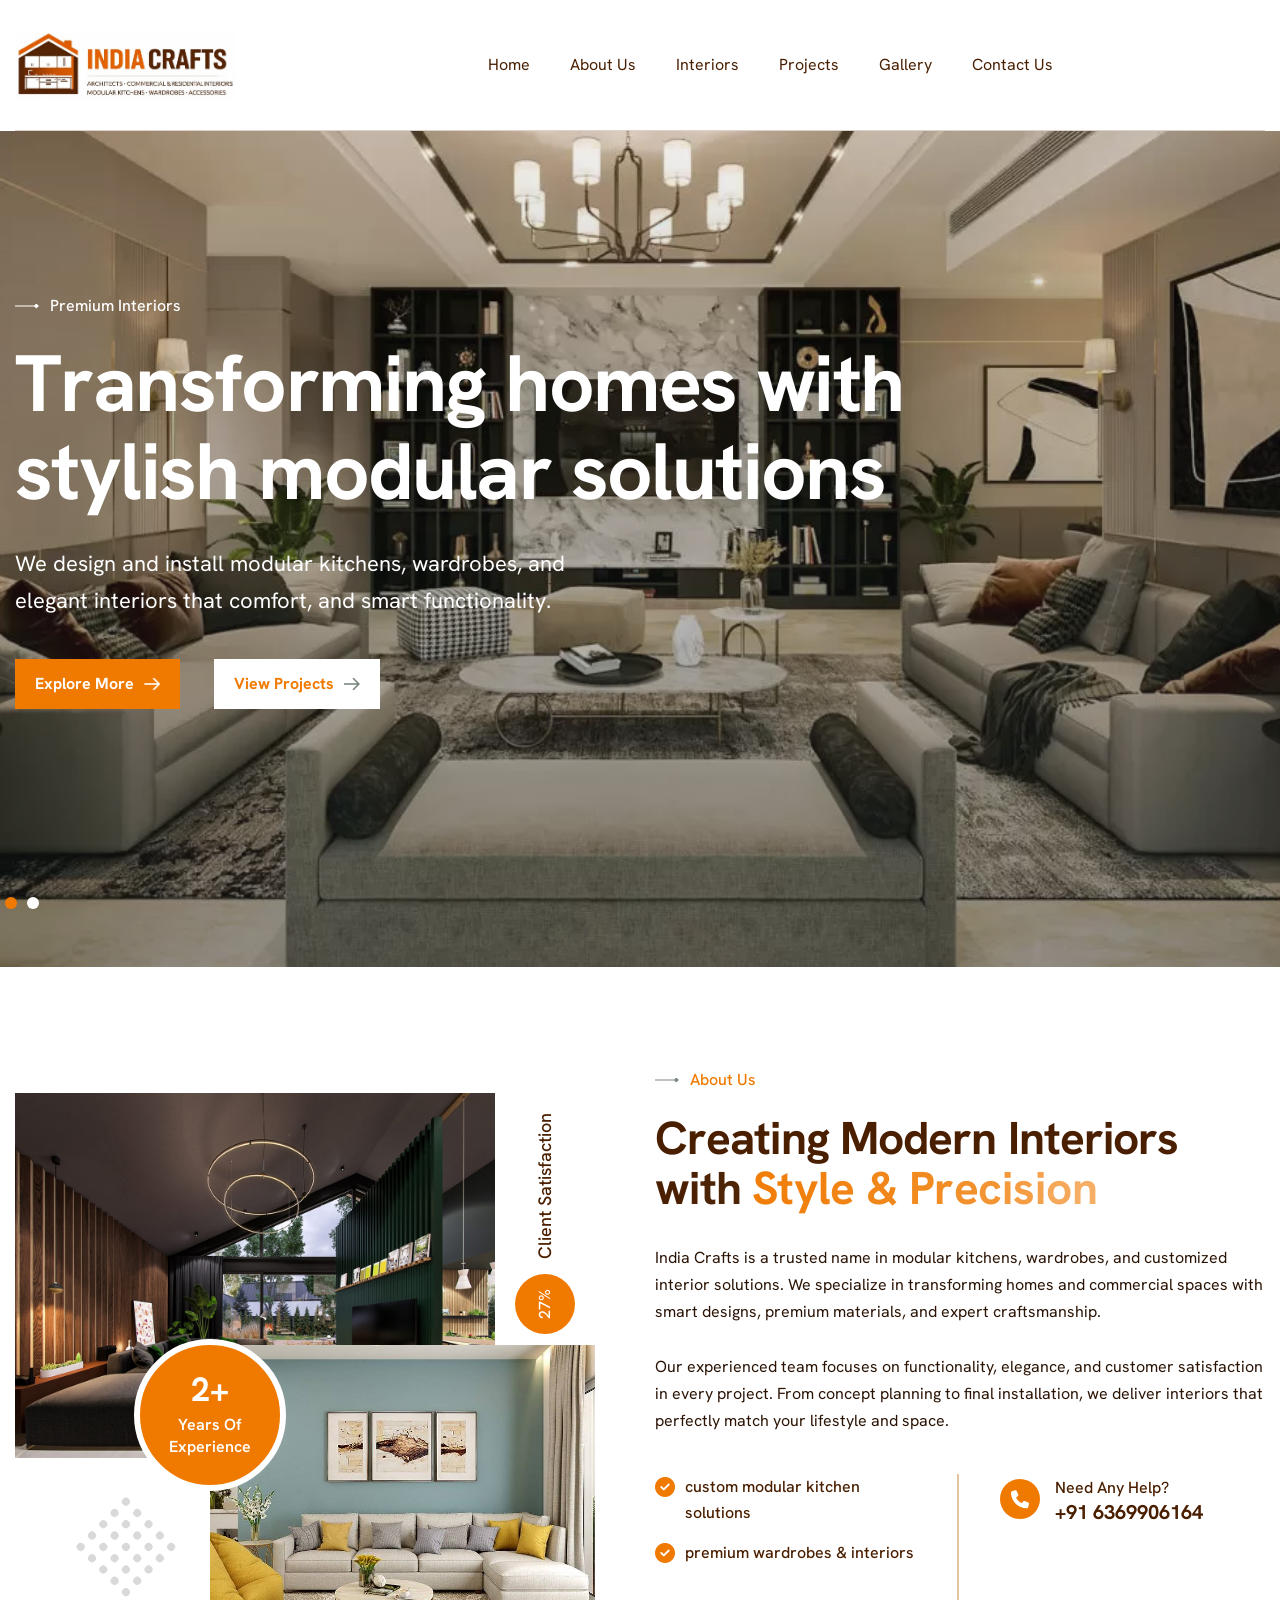
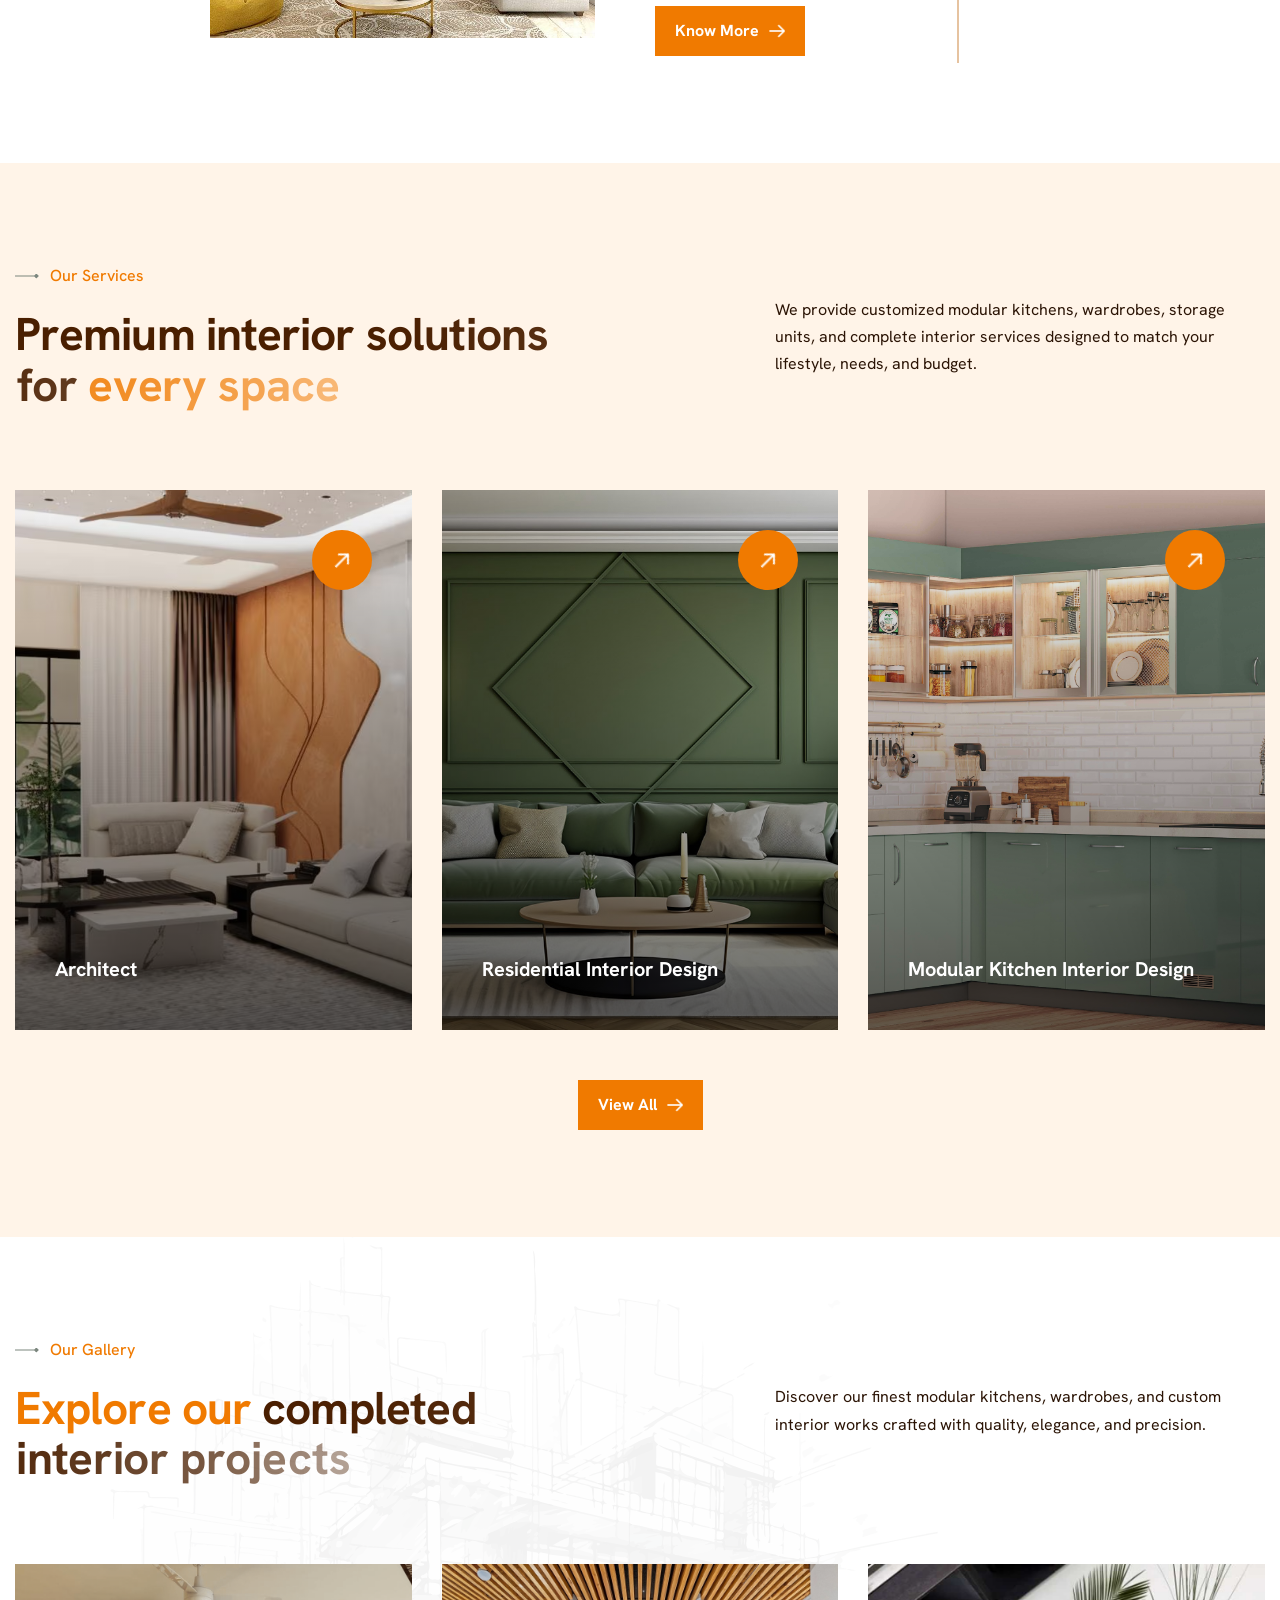
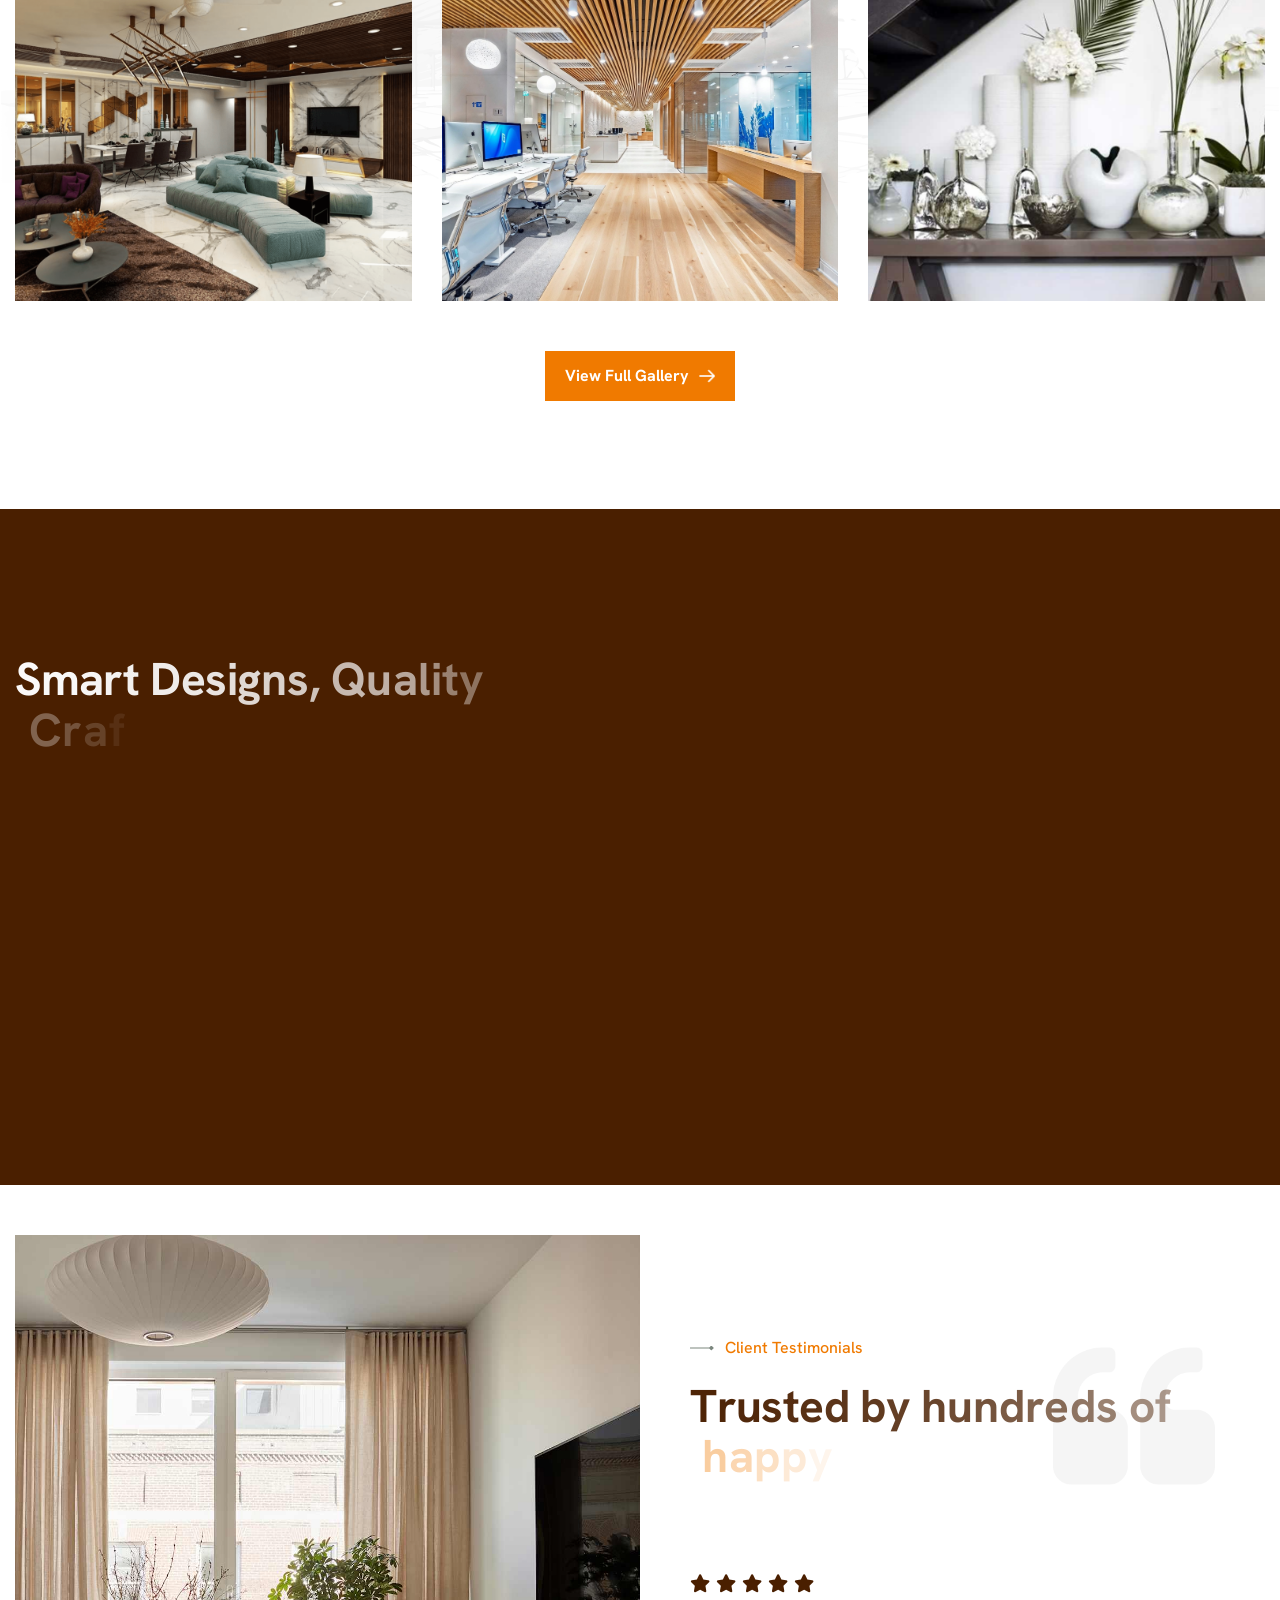
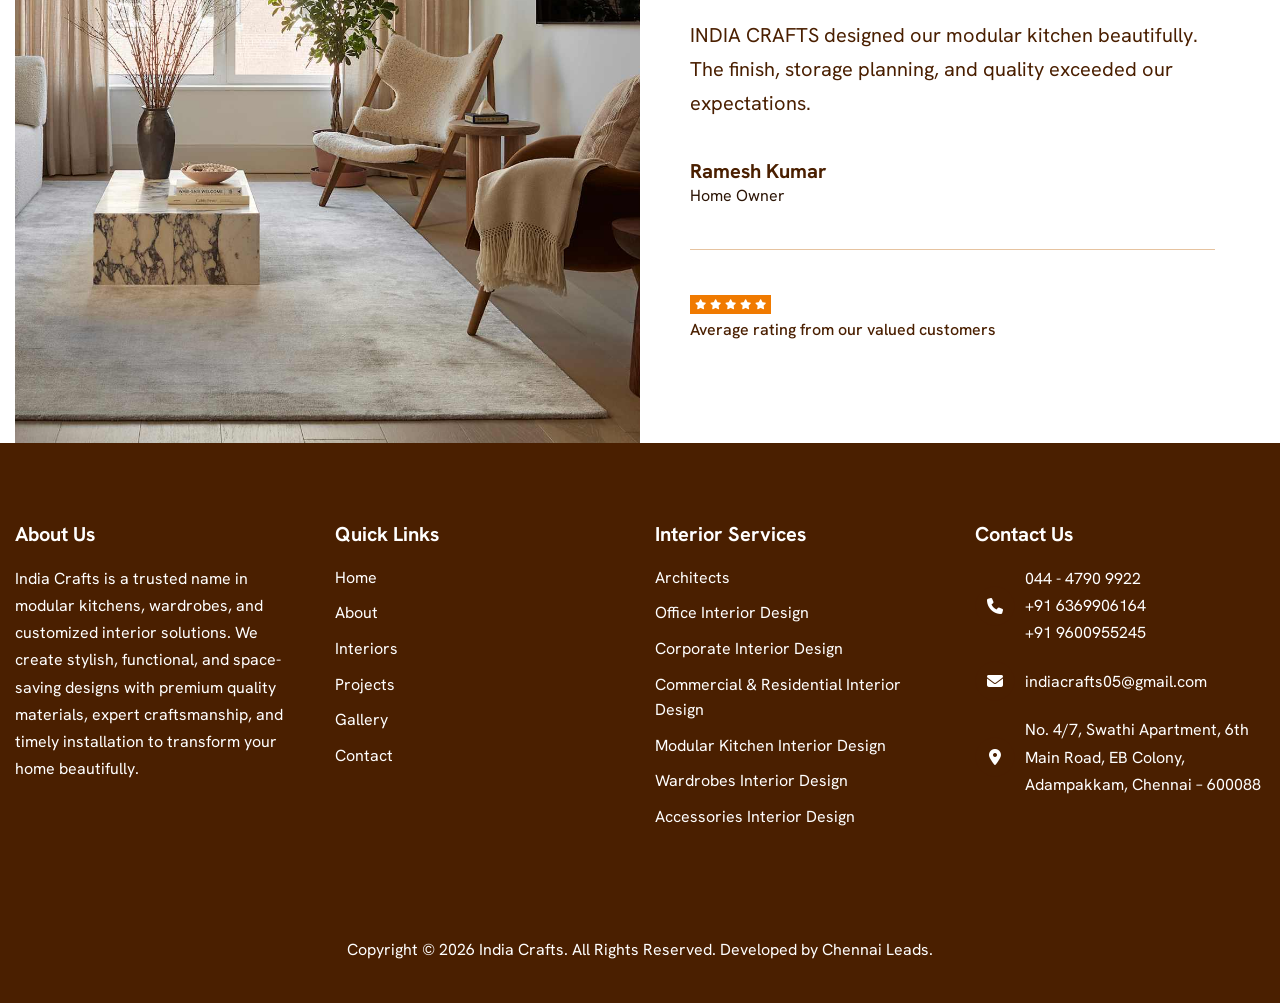
==== index.html @ b7acad60 "first commit" ====
<!DOCTYPE html>
<html lang="zxx">

<!-- Mirrored from html.awaikenthemes.com/inspaire/index-slider.html by HTTrack Website Copier/3.x [XR&CO'2014], Fri, 17 Apr 2026 13:58:18 GMT -->
<head>
	<!-- Meta -->
	<meta charset="utf-8">
	<meta http-equiv="X-UA-Compatible" content="India Crafts">
	<meta name="viewport" content="width=device-width, initial-scale=1.0, maximum-scale=1">
	<meta name="description" content="India Crafts">
	<meta name="keywords" content="Architecture|Interiors">
	<meta name="author" content="India Crafts">
	<!-- Page Title -->
    <title>India Crafts</title>
	<!-- Favicon Icon -->
	<link rel="shortcut icon" type="image/x-icon" href="images/favicon.ico">
	<!-- Google Fonts Css-->
	<link rel="preconnect" href="https://fonts.googleapis.com/">
    <link rel="preconnect" href="https://fonts.gstatic.com/" crossorigin>
    <link href="https://fonts.googleapis.com/css2?family=Hanken+Grotesk:ital,wght@0,100..900;1,100..900&amp;display=swap" rel="stylesheet">
	<!-- Bootstrap Css -->
	<link href="css/bootstrap.min.css" rel="stylesheet" media="screen">
	<!-- SlickNav Css -->
	<link href="css/slicknav.min.css" rel="stylesheet">
	<!-- Swiper Css -->
	<link rel="stylesheet" href="css/swiper-bundle.min.css">
	<!-- Font Awesome Icon Css-->
	<link href="css/all.min.css" rel="stylesheet" media="screen">
	<!-- Animated Css -->
	<link href="css/animate.css" rel="stylesheet">
    <!-- Magnific Popup Core Css File -->
	<link rel="stylesheet" href="css/magnific-popup.css">
	<!-- Mouse Cursor Css File -->
	<link rel="stylesheet" href="css/mousecursor.css">
	<!-- Main Custom Css -->
	<link href="css/custom.css" rel="stylesheet" media="screen">
</head>
<body>

    <!-- Preloader Start -->
	<!-- <div class="preloader">
		<div class="loading-container">
			<div class="loading"></div>
			<div id="loading-icon"><img src="images/loader.svg" alt=""></div>
		</div>
	</div> -->
	<!-- Preloader End -->

    <!-- Header Start -->
	<header class="main-header">
		<div class="header-sticky">
			<nav class="container">
				<div class="navbar navbar-expand-lg">
					<!-- Logo Start -->
					<a class="navbar-brand" href="index.html">
						<img src="images/logo2.jpeg" alt="Logo" style="height: 70px;">
					</a>
					<!-- Logo End -->

					<!-- Main Menu Start -->
					<div class="collapse navbar-collapse main-menu">
                        <div class="nav-menu-wrapper">
                            <ul class="navbar-nav mr-auto" id="menu">
                                <li class="nav-item"><a class="nav-link" href="index.html">Home</a>
                                    
                                </li>                                
                                <li class="nav-item"><a class="nav-link" href="about.html">About Us</a>
                                <li class="nav-item"><a class="nav-link" href="Interiors.html">Interiors</a>
                                 <ul>                                        
                                        <li class="nav-item"><a class="nav-link" href="office.html">Office Interior Design</a></li>
                                        <li class="nav-item"><a class="nav-link" href="corporate.html">Corporate Interior Design</a></li>
                                        <li class="nav-item"><a class="nav-link" href="residential.html">Residential Interior Design</a></li>
                                        <li class="nav-item"><a class="nav-link" href="modular.html">Modular Kitchen Interior Design</a></li>
                                        <li class="nav-item"><a class="nav-link" href="wardrobes.html">Wardrobes Interior Design</a></li>
                                        <li class="nav-item"><a class="nav-link" href="accesories.html">Accessories Interior Design</a></li>
                                        <li class="nav-item"><a class="nav-link" href="architect.html">Architect</a></li>
                                    </ul>
                                </li>
                               
                                <li class="nav-item"><a class="nav-link" href="projects.html">Projects</a></li>
                                <li class="nav-item"><a class="nav-link" href="gallery.html">Gallery</a></li>
                                <li class="nav-item"><a class="nav-link" href="contact.html">Contact Us</a></li>                             
                            </ul>
                        </div>
                        <!-- Header Btn Start -->
                        <!-- <div class="header-btn d-inline-flex">
                            <a href="contact.html" class="btn-default">get in touch</a>
                        </div> -->
                        <!-- Header Btn End -->
					</div>
					<!-- Main Menu End -->
					<div class="navbar-toggle"></div>
				</div>
			</nav>
			<div class="responsive-menu"></div>
		</div>
	</header>
	<!-- Header End -->

    <!-- Hero Section Start -->
<div class="hero hero-slider-layout">
    <div class="swiper">
        <div class="swiper-wrapper">

            <!-- Hero Slide Start -->
            <div class="swiper-slide">
                <div class="hero-slide">

                    <!-- Slider Image Start -->
                    <div class="hero-slider-image">
                        <img src="images/slide1.webp" alt="">
                    </div>
                    <!-- Slider Image End -->

                    <div class="container">
                        <div class="row align-items-center">
                            <div class="col-lg-10">

                                <!-- Hero Content Start -->
                                <div class="hero-content">

                                    <div class="section-title">
                                        <h3 class="wow fadeInUp">premium interiors</h3>

                                        <h1 class="text-anime-style-2" data-cursor="-opaque">
                                            Transforming homes with stylish modular solutions
                                        </h1>

                                        <p class="wow fadeInUp" data-wow-delay="0.2s">
                                            We design and install modular kitchens, wardrobes, and 
                                            elegant interiors that comfort, and smart
                                             functionality.
                                        </p>
                                    </div>

                                    <!-- Hero Button Start -->
                                    <div class="hero-btn wow fadeInUp" data-wow-delay="0.4s">
                                        <a href="about.html" class="btn-default">explore more</a>
                                        <a href="projects.html" class="btn-default btn-highlighted">view projects</a>
                                    </div>
                                    <!-- Hero Button End -->

                                </div>
                                <!-- Hero Content End -->

                            </div>
                        </div>
                    </div>

                </div>
            </div>
            <!-- Hero Slide End -->


            <!-- Hero Slide Start -->
            <div class="swiper-slide">
                <div class="hero-slide">

                    <!-- Slider Image Start -->
                    <div class="hero-slider-image">
                        <img src="images/slide2.webp" alt="">
                    </div>
                    <!-- Slider Image End -->

                    <div class="container">
                        <div class="row align-items-center">
                            <div class="col-lg-10">

                                <!-- Hero Content Start -->
                                <div class="hero-content">

                                    <div class="section-title">
                                        <h3 class="wow fadeInUp">modern craftsmanship</h3>

                                        <h1 class="text-anime-style-2" data-cursor="-opaque">
                                            Customized interiors built for every lifestyle
                                        </h1>

                                        <p class="wow fadeInUp" data-wow-delay="0.2s">
                                            From compact spaces to luxury homes, we create practical 
                                            and elegant interiors tailored to your needs and taste.
                                        </p>
                                    </div>

                                    <!-- Hero Button Start -->
                                    <div class="hero-btn wow fadeInUp" data-wow-delay="0.4s">
                                        <a href="about.html" class="btn-default">explore more</a>
                                        <a href="projects.html" class="btn-default btn-highlighted">view projects</a>
                                    </div>
                                    <!-- Hero Button End -->

                                </div>
                                <!-- Hero Content End -->

                            </div>
                        </div>
                    </div>

                </div>
            </div>
            <!-- Hero Slide End -->

        </div>

        <div class="hero-pagination"></div>
    </div>
</div>
<!-- Hero Section End -->
    
    <!-- About Us Section Start -->
<div class="about-us page-about-us">
    <div class="container">
        <div class="row align-items-center">

            <div class="col-lg-6">
                <!-- About Us Images Start -->
                <div class="about-us-images">

                    <div class="about-img-1">
                        <figure class="image-anime reveal">
                            <img src="images/ab1.jpg" alt="">
                        </figure>
                    </div>

                    <div class="about-img-2">
                        <figure class="image-anime reveal">
                            <img src="images/ab2.jpg" alt="">
                        </figure>

                        <div class="experience-counter">
                            <h3><span class="counter">10</span>+</h3>
                            <p>Years of experience</p>
                        </div>
                    </div>

                    <div class="feedback-counter">
                        <p><span class="counter">98</span>%</p>
                        <h3>client satisfaction</h3>
                    </div>

                </div>
                <!-- About Us Images End -->
            </div>

            <div class="col-lg-6">
                <!-- About Us Content Start -->
                <div class="about-us-content">

                    <div class="section-title">
                        <h3 class="wow fadeInUp">about us</h3>

                        <h2 class="text-anime-style-2" data-cursor="-opaque">
                            Creating Modern Interiors with <span>Style & Precision</span>
                        </h2>

                        <p class="wow fadeInUp" data-wow-delay="0.2s">
                            India Crafts is a trusted name in modular kitchens, wardrobes, and customized interior solutions. 
                            We specialize in transforming homes and commercial spaces with smart designs, premium materials, and expert craftsmanship.
                            <br><br>
                            Our experienced team focuses on functionality, elegance, and customer satisfaction in every project. 
                            From concept planning to final installation, we deliver interiors that perfectly match your lifestyle and space.
                        </p>
                    </div>

                    <!-- About Content Body -->
                    <div class="about-us-content-body">

                        <div class="about-us-content-info">

                            <div class="about-us-content-list wow fadeInUp" data-wow-delay="0.4s">
                                <ul>
                                    <li>custom modular kitchen solutions</li>
                                    <li>premium wardrobes & interiors</li>
                                </ul>
                            </div>

                            <div class="about-us-content-btn wow fadeInUp" data-wow-delay="0.6s">
                                <a href="about.html" class="btn-default">Know More</a>
                            </div>

                        </div>

                        <!-- Contact Info -->
                        <div class="about-us-contact-list">
                            <div class="about-contact-item wow fadeInUp" data-wow-delay="0.4s">

                                <div class="icon-box">
                                    <i class="fa-solid fa-phone"></i>
                                </div>

                                <div class="about-contact-content">
                                    <p>need any help?</p>
                                    <h3>+91 6369906164</h3>
                                </div>

                            </div>
                        </div>

                    </div>
                </div>
                <!-- About Us Content End -->
            </div>

        </div>
    </div>
</div>
<!-- About Us Section End -->

    <!-- Why Choose Us Section Start -->
    <div class="why-choose-us">
       <div class="container">
            <div class="row section-row align-items-center">
    <div class="col-lg-6">
        <!-- Section Title Start -->
        <div class="section-title">
            <h3 class="wow fadeInUp">our services</h3>
            <h2 class="text-anime-style-2" data-cursor="-opaque">
                Premium interior solutions for <span>every space</span>
            </h2>
        </div>
        <!-- Section Title End -->
    </div>

    <div class="col-lg-6">
        <!-- Section Title Content Start -->
        <div class="section-title-content">
            <p class="wow fadeInUp" data-wow-delay="0.2s">
                We provide customized modular kitchens, wardrobes, storage units, and complete interior services designed to match your lifestyle, needs, and budget.
            </p>
        </div>
        <!-- Section Title Content End -->
    </div>
</div>

            <div class="row">
                <div class="col-lg-4 col-md-6">
                    <!-- Service Item Start -->
                    <div class="service-item wow fadeInUp">
                        <!-- Service Image Start -->
                        <div class="service-image">
                            <a href="architect.html" data-cursor-text="View">
                                <figure class="image-anime">
                                    <img src="images/arch1.avif" alt="">
                                </figure>
                            </a>
                        </div>
                        <!-- Service Image End -->

                        <!-- Service Button Start -->
                        <div class="service-btn">
                            <a href="architect.html"><img src="images/arrow-white.svg" alt=""></a>
                        </div>
                        <!-- Service Button End -->

                        <!-- Service Content Start -->
                        <div class="service-content">
                            <h3><a href="architect.html">Architect</a></h3>
                            <!-- <p>We create personalized living spaces that reflect your style and functional needs.</p> -->
                        </div>
                        <!-- Service Content End -->
                    </div>
                    <!-- Service Item End -->
                </div>

                <div class="col-lg-4 col-md-6">
                    <!-- Service Item Start -->
                    <div class="service-item wow fadeInUp" data-wow-delay="0.2s">
                        <!-- Service Image Start -->
                        <div class="service-image">
                            <a href="residential.html" data-cursor-text="View">
                                <figure class="image-anime">
                                    <img src="images/service-2.jpg" alt="">
                                </figure>
                            </a>
                        </div>
                        <!-- Service Image End -->

                        <!-- Service Button Start -->
                        <div class="service-btn">
                            <a href="residential.html"><img src="images/arrow-white.svg" alt=""></a>
                        </div>
                        <!-- Service Button End -->

                        <!-- Service Content Start -->
                        <div class="service-content">
                            <h3><a href="residential.html">Residential Interior Design</a></h3>
                            <!-- <p>Enhancing business environments with professional, functional, and aesthetically.</p> -->
                        </div>
                        <!-- Service Content End -->
                    </div>
                    <!-- Service Item End -->
                </div>

                <div class="col-lg-4 col-md-6">
                    <!-- Service Item Start -->
                    <div class="service-item wow fadeInUp" data-wow-delay="0.4s">
                        <!-- Service Image Start -->
                        <div class="service-image">
                            <a href="modular.html" data-cursor-text="View">
                                <figure class="image-anime">
                                    <img src="images/modular1.jpg" alt="">
                                </figure>
                            </a>
                        </div>
                        <!-- Service Image End -->

                        <!-- Service Button Start -->
                        <div class="service-btn">
                            <a href="modular.html"><img src="images/arrow-white.svg" alt=""></a>
                        </div>
                        <!-- Service Button End -->

                        <!-- Service Content Start -->
                        <div class="service-content">
                            <h3><a href="modular.html">Modular Kitchen Interior Design</a></h3>
                            <!-- <p>Our experts help you choose the perfect furniture and decor complement your style.</p> -->
                        </div>
                        <!-- Service Content End -->
                    </div>
                    <!-- Service Item End -->
                </div>

                <div class="col-lg-12">
                    <!-- All Services Button Start -->
                    <div class="all-services-btn wow fadeInUp" data-wow-delay="0.6s">
                        <a href="Interiors.html" class="btn-default">View All</a>
                   </div>
                   <!-- All Services Button End -->
                </div>
            </div>
        </div>
    </div>
    <!-- Why Choose Us Section End -->

  
    <!-- Intro Video Section Start -->
  
    <!-- Intro Video Section End -->

   <!-- Our Gallery Section Start -->
<div class="our-blog">
    <div class="container">

        <!-- Section Heading -->
        <div class="row section-row align-items-center">
            <div class="col-lg-6">
                <div class="section-title">
                    <h3 class="wow fadeInUp">our gallery</h3>
                    <h2 class="text-anime-style-2" data-cursor="-opaque">
                        <span>Explore our</span> completed interior projects
                    </h2>
                </div>
            </div>

            <div class="col-lg-6">
                <div class="section-title-content">
                    <p class="wow fadeInUp" data-wow-delay="0.2s">
                        Discover our finest modular kitchens, wardrobes, and custom interior works crafted with quality, elegance, and precision.
                    </p>
                </div>
            </div>
        </div>

        <!-- Gallery Images -->
        <div class="row">

            <!-- Image 1 -->
            <div class="col-lg-4 col-md-6">
                <div class="post-item wow fadeInUp">
                    <div class="post-featured-image">
                        <figure>
                            <a href="gallery.html" class="image-anime" data-cursor-text="View">
                                <img src="images/resident1.png" alt="Modern Kitchen Design">
                            </a>
                        </figure>
                    </div>
                </div>
            </div>

            <!-- Image 2 -->
            <div class="col-lg-4 col-md-6">
                <div class="post-item wow fadeInUp" data-wow-delay="0.2s">
                    <div class="post-featured-image">
                        <figure>
                            <a href="gallery.html" class="image-anime" data-cursor-text="View">
                                <img src="images/office1.jpeg" alt="Luxury Wardrobe Interior">
                            </a>
                        </figure>
                    </div>
                </div>
            </div>

            <!-- Image 3 -->
            <div class="col-lg-4 col-md-6">
                <div class="post-item wow fadeInUp" data-wow-delay="0.4s">
                    <div class="post-featured-image">
                        <figure>
                            <a href="gallery.html" class="image-anime" data-cursor-text="View">
                                <img src="images/acce1.jpg" alt="Custom Storage Solutions">
                            </a>
                        </figure>
                    </div>
                </div>
            </div>

            <!-- Button -->
            <div class="col-lg-12">
                <div class="our-blog-footer wow fadeInUp" data-wow-delay="0.6s">
                    <a href="gallery.html" class="btn-default">View Full Gallery</a>
                </div>
            </div>

        </div>
    </div>
</div>
<!-- Our Gallery Section End -->

   <!-- How We Work Start -->
<div class="how-we-work">
    <div class="container">

        <div class="row section-row align-items-center">

            <div class="col-lg-6">
                <!-- Section Title Start -->
                <div class="section-title dark-section">
                    <h3 class="wow fadeInUp">why choose us</h3>
                    <h2 class="text-anime-style-2" data-cursor="-opaque">
                        Smart Designs, Quality Craftsmanship & <span>Trusted Service</span>
                    </h2>
                </div>
                <!-- Section Title End -->
            </div>

            <div class="col-lg-6">
                <!-- Section Title Content Start -->
                <div class="section-title-content dark-section">
                    <p class="wow fadeInUp" data-wow-delay="0.2s">
                        We create beautiful modular kitchens, wardrobes, and interior solutions with premium materials, expert workmanship, and timely delivery. Customer satisfaction is always our top priority.
                    </p>
                </div>
                <!-- Section Title Content End -->
            </div>

        </div>

        <div class="row">
            <div class="col-lg-12">

                <!-- How We Work List Start -->
                <div class="how-we-work-list">

                    <!-- Item 1 -->
                    <div class="how-we-work-item wow fadeInUp">
                        <div class="icon-box">
                            <img src="images/icon-how-we-work-1.svg" alt="">
                        </div>
                        <div class="how-we-work-content">
                            <p>
                                We begin with a detailed consultation to understand your space, needs, style preferences, and budget before planning the perfect interior solution.
                            </p>
                        </div>
                    </div>

                    <!-- Item 2 -->
                    <div class="how-we-work-item wow fadeInUp" data-wow-delay="0.2s">
                        <div class="icon-box">
                            <img src="images/icon-how-we-work-2.svg" alt="">
                        </div>
                        <div class="how-we-work-content">
                            <p>
                                Our team creates smart layouts and customized 3D design concepts so you can visualize your dream kitchen or wardrobe before production.
                            </p>
                        </div>
                    </div>

                    <!-- Item 3 -->
                    <div class="how-we-work-item wow fadeInUp" data-wow-delay="0.4s">
                        <div class="icon-box">
                            <img src="images/icon-how-we-work-3.svg" alt="">
                        </div>
                        <div class="how-we-work-content">
                            <p>
                                Using advanced tools and skilled craftsmen, we manufacture and install every project with precision, durability, and premium finishing.
                            </p>
                        </div>
                    </div>

                    <!-- Item 4 -->
                    <div class="how-we-work-item wow fadeInUp" data-wow-delay="0.6s">
                        <div class="icon-box">
                            <img src="images/icon-how-we-work-4.svg" alt="">
                        </div>
                        <div class="how-we-work-content">
                            <p>
                                We complete every project on time and provide after-service support to ensure long-lasting satisfaction and peace of mind.
                            </p>
                        </div>
                    </div>

                </div>
                <!-- How We Work List End -->

            </div>
        </div>

    </div>
</div>
<!-- How We Work End -->
  

  


  <!-- Our Testimonial Start -->
<div class="" style="margin-top: 50px;">
    <div class="container-fluid">
        <div class="row no-gutters">

            <!-- Left Image Section -->
            <div class="col-lg-6">
                <div class="our-testimonials-image">
                    <figure class="image-anime">
                        <img src="images/contact.jpg" alt="Client Testimonials">
                    </figure>
                </div>
            </div>

            <!-- Right Content Section -->
            <div class="col-lg-6">
                <div class="our-testimonial-content">

                    <!-- Section Title Start -->
                    <div class="section-title">
                        <h3 class="wow fadeInUp">client testimonials</h3>
                        <h2 class="text-anime-style-2" data-cursor="-opaque">
                            Trusted by hundreds of <span>happy homeowners & businesses.</span>
                        </h2>
                    </div>
                    <!-- Section Title End -->

                    <!-- Testimonial Slider Start -->
                    <div class="testimonial-slider">
                        <div class="swiper">
                            <div class="swiper-wrapper" data-cursor-text="Drag">

                                <!-- Testimonial Slide 1 -->
                                <div class="swiper-slide">
                                    <div class="testimonial-item">

                                        <div class="testimonial-rating">
                                            <i class="fa-solid fa-star"></i>
                                            <i class="fa-solid fa-star"></i>
                                            <i class="fa-solid fa-star"></i>
                                            <i class="fa-solid fa-star"></i>
                                            <i class="fa-solid fa-star"></i>
                                        </div>

                                        <div class="testimonial-body">
                                            <div class="testimonial-content">
                                                <p>
                                                    INDIA CRAFTS designed our modular kitchen beautifully. 
                                                    The finish, storage planning, and quality exceeded our expectations.
                                                </p>
                                            </div>
                                        </div>

                                        <div class="testimonial-body">
                                            <div class="author-content">
                                                <h3>Ramesh Kumar</h3>
                                                <p>Home Owner</p>
                                            </div>
                                        </div>

                                    </div>
                                </div>

                                <!-- Testimonial Slide 2 -->
                                <div class="swiper-slide">
                                    <div class="testimonial-item">

                                        <div class="testimonial-rating">
                                            <i class="fa-solid fa-star"></i>
                                            <i class="fa-solid fa-star"></i>
                                            <i class="fa-solid fa-star"></i>
                                            <i class="fa-solid fa-star"></i>
                                            <i class="fa-solid fa-star"></i>
                                        </div>

                                        <div class="testimonial-body">
                                            <div class="testimonial-content">
                                                <p>
                                                    Their wardrobe installation was clean, modern, and perfectly customized. 
                                                    Professional team and timely completion.
                                                </p>
                                            </div>
                                        </div>

                                        <div class="testimonial-body">
                                            <div class="author-content">
                                                <h3>Priya Shankar</h3>
                                                <p>Business Executive</p>
                                            </div>
                                        </div>

                                    </div>
                                </div>

                                <!-- Testimonial Slide 3 -->
                                <div class="swiper-slide">
                                    <div class="testimonial-item">

                                        <div class="testimonial-rating">
                                            <i class="fa-solid fa-star"></i>
                                            <i class="fa-solid fa-star"></i>
                                            <i class="fa-solid fa-star"></i>
                                            <i class="fa-solid fa-star"></i>
                                            <i class="fa-solid fa-star"></i>
                                        </div>

                                        <div class="testimonial-body">
                                            <div class="testimonial-content">
                                                <p>
                                                    Excellent craftsmanship and elegant accessories for our interiors. 
                                                    Highly recommended for stylish home solutions.
                                                </p>
                                            </div>
                                        </div>

                                        <div class="testimonial-body">
                                            <div class="author-content">
                                                <h3>Vignesh Raj</h3>
                                                <p>Apartment Owner</p>
                                            </div>
                                        </div>

                                    </div>
                                </div>

                            </div>
                        </div>
                    </div>
                    <!-- Testimonial Slider End -->

                    <!-- Testimonial Rating Counter Start -->
                    <div class="testimonial-rating-counter">

                        <!-- <div class="rating-counter">
                            <h2><span class="counter">4.95</span></h2>
                        </div> -->

                        <div class="testimonial-rating-content">
                            <div class="testimonial-client-rating">
                                <i class="fa-solid fa-star"></i>
                                <i class="fa-solid fa-star"></i>
                                <i class="fa-solid fa-star"></i>
                                <i class="fa-solid fa-star"></i>
                                <i class="fa-solid fa-star"></i>
                            </div>
                            <p>Average rating from our valued customers</p>
                        </div>

                    </div>
                    <!-- Testimonial Rating Counter End -->

                </div>
            </div>

        </div>
    </div>
</div>
<!-- Our Testimonial End -->
    <!-- Footer Start -->
    <footer class="main-footer">
        <div class="container">
            <div class="row">
                <div class="col-lg-12">
                    <!-- Footer Header Start -->
                   
                    <!-- Footer Header End -->
                </div>
    <div class="col-lg-3 col-md-6">
                    <!-- Footer Newsletter Form Start -->
                    <div class="footer-latest-news footer-links">
                        <h3>About Us</h3>
                        
                        <div class="footer-newsletter-form">
    <p>
        India Crafts is a trusted name in modular kitchens, wardrobes, and customized interior solutions. 
        We create stylish, functional, and space-saving designs with premium quality materials, expert craftsmanship, 
        and timely installation to transform your home beautifully.
    </p>
</div>
                    </div>
                    <!-- Footer Newsletter Form End -->
                </div>
                <div class="col-lg-3 col-md-6">
                    <!-- Footer Links Start -->
                     <div class="footer-links">
                        <h3>Quick Links</h3>
                        <ul>
                            <li><a href="index.html">Home</a></li>
                            <li><a href="about.html">About</a></li>
                            <li><a href="Interiors.html">Interiors</a></li>
                            <li><a href="projects.html">Projects</a></li>
                            <li><a href="gallery.html">Gallery</a></li>
                            <li><a href="contact.html">Contact</a></li>
                        </ul>
                     </div>
                    <!-- Footer Links End -->
                </div>

                <div class="col-lg-3 col-md-6">
                    <!-- Footer Links Start -->
                     <div class="footer-links">
                        <h3>Interior Services</h3>
                        <ul>
                            <li><a href="architect.html">Architects</a></li>
                            <li><a href="office.html">Office Interior Design</a></li>
                            <li><a href="corporate.html">Corporate Interior Design</a></li>
  <li><a href="residential.html">Commercial & Residential Interior Design</a></li>
                            <li><a href="modular.html">Modular Kitchen Interior Design</a></li>
                            <li><a href="wardrobes.html">Wardrobes Interior Design</a></li>
                            <li><a href="accesories.html">Accessories Interior Design</a></li>
                        </ul>
                     </div>
                    <!-- Footer Links End -->
                </div>

                <div class="col-lg-3 col-md-6">
                    <!-- Footer Contact Box Start -->
                    <div class="footer-contact-box footer-links">
                        <h3>contact us</h3>
                        <!-- Footer Contact Item Start -->
                        <div class="footer-contact-item">
                            <div class="icon-box">
                                <i class="fa-solid fa-phone"></i>
                            </div>
                            <div class="footer-contact-content">
                               <p>044 - 4790 9922</p>
                                <p>+91 6369906164</p>
                                <p>+91 9600955245</p>
                            </div>
                        </div>
                        <!-- Footer Contact Item End -->

                        <!-- Footer Contact Item Start -->
                        <div class="footer-contact-item">
                            <div class="icon-box">
                                <i class="fa-solid fa-envelope"></i>
                            </div>
                            <div class="footer-contact-content">
                                <p>indiacrafts05@gmail.com</p>
                            </div>
                        </div>
                        <!-- Footer Contact Item End -->

                        <!-- Footer Contact Item Start -->
                        <div class="footer-contact-item">
                            <div class="icon-box">
                                <i class="fa-solid fa-location-dot"></i>
                            </div>
                            <div class="footer-contact-content">
                                <p>No. 4/7, Swathi Apartment,
6th Main Road, EB Colony,
Adampakkam, Chennai – 600088</p>
                            </div>
                        </div>
                        <!-- Footer Contact Item End -->
                    </div>
                    <!-- Footer Contact Box End -->
                </div>

            
            </div>

            <!-- Footer Copyright Section Start -->
            <div class="footer-copyright">
                <div class="row">
                    <div class="col-md-12">
                        <!-- Footer Copyright Start -->
                       <div class="footer-copyright-text">
    <p>
        Copyright © <span id="year"></span> India Crafts. All Rights Reserved. 
        Developed by Chennai Leads.
    </p>
</div>

<script>
    document.getElementById("year").textContent = new Date().getFullYear();
</script>
                        <!-- Footer Copyright End -->
                    </div>
                </div>
            </div>
            <!-- Footer Copyright Section End -->
        </div>
    </footer>
    <!-- Footer End -->

    <!-- Jquery Library File -->
    <script src="js/jquery-3.7.1.min.js"></script>
    <!-- Bootstrap js file -->
    <script src="js/bootstrap.min.js"></script>
    <!-- Validator js file -->
    <script src="js/validator.min.js"></script>
    <!-- SlickNav js file -->
    <script src="js/jquery.slicknav.js"></script>
    <!-- Swiper js file -->
    <script src="js/swiper-bundle.min.js"></script>
    <!-- Counter js file -->
    <script src="js/jquery.waypoints.min.js"></script>
    <script src="js/jquery.counterup.min.js"></script>
    <!-- Isotop js file -->
	<script src="js/isotope.min.js"></script>
    <!-- Magnific js file -->
    <script src="js/jquery.magnific-popup.min.js"></script>
    <!-- SmoothScroll -->
    <script src="js/SmoothScroll.js"></script>
    <!-- Parallax js -->
    <script src="js/parallaxie.js"></script>
    <!-- MagicCursor js file -->
    <script src="js/gsap.min.js"></script>
    <script src="js/magiccursor.js"></script>
    <!-- Text Effect js file -->
    <script src="js/SplitText.js"></script>
    <script src="js/ScrollTrigger.min.js"></script>
    <!-- YTPlayer js File -->
    <script src="js/jquery.mb.YTPlayer.min.js"></script>
    <!-- Wow js file -->
    <script src="js/wow.min.js"></script>
    <!-- Main Custom js file -->
    <script src="js/function.js"></script>
</body>

<!-- Mirrored from html.awaikenthemes.com/inspaire/index-slider.html by HTTrack Website Copier/3.x [XR&CO'2014], Fri, 17 Apr 2026 13:58:38 GMT -->
</html>
---- css/mousecursor.css ----
/*! normalize.css v7.0.0 | MIT License | github.com/necolas/normalize.css */
.cb-cursor {
	position: fixed;
	top: 0;
	left: 0;
	z-index: 150;
	contain: layout style size;
	pointer-events: none;
	will-change: transform;
	-webkit-transition: opacity 0.3s, color 0.4s;
	-o-transition: opacity 0.3s, color 0.4s;
	-moz-transition: opacity 0.3s, color 0.4s;
	transition: opacity 0.3s, color 0.4s;
}

.cb-cursor:before {
	content: "";
	position: absolute;
	top: -24px;
	left: -24px;
	display: block;
	width: 48px;
	height: 48px;
	-webkit-transform: scale(0);
	-moz-transform: scale(0);
	-ms-transform: scale(0);
	-o-transform: scale(0);
	transform: scale(0);
	-webkit-border-radius: 50%;
	-moz-border-radius: 50%;
	border-radius: 50%;
	-webkit-transition: opacity 0.1s, -webkit-transform 0.3s ease-in-out;
	transition: opacity 0.1s, -webkit-transform 0.3s ease-in-out;
	-o-transition: opacity 0.1s, -o-transform 0.3s ease-in-out;
	-moz-transition: transform 0.3s ease-in-out, opacity 0.1s, -moz-transform 0.3s ease-in-out;
	transition: transform 0.3s ease-in-out, opacity 0.1s;
	transition: transform 0.3s ease-in-out, opacity 0.1s, -webkit-transform 0.3s ease-in-out, -moz-transform 0.3s ease-in-out, -o-transform 0.3s ease-in-out;
}

.cb-cursor-text {
	position: absolute;
	top: -18px;
	left: -18px;
	width: 36px;
	height: 36px;
	display: -webkit-box;
	display: -webkit-flex;
	display: -moz-box;
	display: -ms-flexbox;
	display: flex;
	-webkit-box-align: center;
	-webkit-align-items: center;
	-moz-box-align: center;
	-ms-flex-align: center;
	align-items: center;
	-webkit-box-pack: center;
	-webkit-justify-content: center;
	-moz-box-pack: center;
	-ms-flex-pack: center;
	justify-content: center;
	-webkit-transform: scale(0) rotate(10deg);
	-moz-transform: scale(0) rotate(10deg);
	-ms-transform: scale(0) rotate(10deg);
	-o-transform: scale(0) rotate(10deg);
	transform: scale(0) rotate(10deg);
	opacity: 0;
	color: white;
	font-size: 16px;
	line-height: 20px;
	text-align: center;
	letter-spacing: -0.01em;
	-webkit-transition: opacity 0.4s, -webkit-transform 0.3s;
	transition: opacity 0.4s, -webkit-transform 0.3s;
	-o-transition: opacity 0.4s, -o-transform 0.3s;
	-moz-transition: opacity 0.4s, transform 0.3s, -moz-transform 0.3s;
	transition: opacity 0.4s, transform 0.3s;
	transition: opacity 0.4s, transform 0.3s, -webkit-transform 0.3s, -moz-transform 0.3s, -o-transform 0.3s;
}

@supports (mix-blend-mode: exclusion) {
	.cb-cursor.-exclusion, .cb-cursor.-opaque {
		mix-blend-mode: exclusion;
	}
}

@supports (mix-blend-mode: exclusion) {
	.cb-cursor.-exclusion:before, .cb-cursor.-opaque:before {
		background: white;
	}
}

.cb-cursor.-normal, .cb-cursor.-text {
	mix-blend-mode: normal;
}

.cb-cursor.-normal:before, .cb-cursor.-text:before {
	background: currentColor;
}

.cb-cursor.-inverse {
	color: white;
}

.cb-cursor.-visible:before {
	-webkit-transform: scale(0.2);
	-moz-transform: scale(0.2);
	-ms-transform: scale(0.2);
	-o-transform: scale(0.2);
	transform: scale(0.2);
}

.cb-cursor.-visible.-active:before {
	-webkit-transform: scale(0.23);
	-moz-transform: scale(0.23);
	-ms-transform: scale(0.23);
	-o-transform: scale(0.23);
	transform: scale(0.23);
	-webkit-transition-duration: 0.2s;
	-moz-transition-duration: 0.2s;
	-o-transition-duration: 0.2s;
	transition-duration: 0.2s;
}

.cb-cursor.-pointer:before {
	-webkit-transform: scale(0);
	-moz-transform: scale(0);
	-ms-transform: scale(0);
	-o-transform: scale(0);
	transform: scale(0);
}

.cb-cursor.-text:before {
	background: #000;
	opacity: 0.80;
	backdrop-filter: blur(10);
	-webkit-transform: scale(1.7);
	-moz-transform: scale(1.7);
	-ms-transform: scale(1.7);
	-o-transform: scale(1.7);
	transform: scale(1.7);
}

.cb-cursor.-text .cb-cursor-text {
	opacity: 1;
	-webkit-transform: scale(1);
	-moz-transform: scale(1);
	-ms-transform: scale(1);
	-o-transform: scale(1);
	transform: scale(1);
}

.cb-cursor.-text.-active:before {
	-webkit-transform: scale(1.6);
	-moz-transform: scale(1.6);
	-ms-transform: scale(1.6);
	-o-transform: scale(1.6);
	transform: scale(1.6);
	-webkit-transition-duration: 0.2s;
	-moz-transition-duration: 0.2s;
	-o-transition-duration: 0.2s;
	transition-duration: 0.2s;
}

.cb-cursor.-opaque:before {
	-webkit-transform: scale(1.32);
	-moz-transform: scale(1.32);
	-ms-transform: scale(1.32);
	-o-transform: scale(1.32);
	transform: scale(1.32);
}

.cb-cursor.-opaque.-active:before {
	-webkit-transform: scale(1.2);
	-moz-transform: scale(1.2);
	-ms-transform: scale(1.2);
	-o-transform: scale(1.2);
	transform: scale(1.2);
}

.cb-cursor.-lg:before {
	-webkit-transform: scale(2);
	-moz-transform: scale(2);
	-ms-transform: scale(2);
	-o-transform: scale(2);
	transform: scale(2);
}

.cb-cursor.-hidden:before {
	-webkit-transform: scale(0);
	-moz-transform: scale(0);
	-ms-transform: scale(0);
	-o-transform: scale(0);
	transform: scale(0);
}

.-color-red {
	color: red;
}

.-color-green {
	color: #51c67d;
}

.cb-demo {
	background: #fff;
}

.cb-demo-content {
	display: -webkit-box;
	display: -webkit-flex;
	display: -moz-box;
	display: -ms-flexbox;
	display: flex;
	-webkit-box-align: center;
	-webkit-align-items: center;
	-moz-box-align: center;
	-ms-flex-align: center;
	align-items: center;
	-webkit-box-pack: center;
	-webkit-justify-content: center;
	-moz-box-pack: center;
	-ms-flex-pack: center;
	justify-content: center;
	height: 100vh;
}

.cb-demo-container {
	padding: 0 20px;
}

@media (min-width: 1600px) {
	.cb-demo-container {
		padding: 0 120px;
	}
}

.cb-demo-row {
	display: -webkit-box;
	display: -webkit-flex;
	display: -moz-box;
	display: -ms-flexbox;
	display: flex;
	-webkit-box-pack: center;
	-webkit-justify-content: center;
	-moz-box-pack: center;
	-ms-flex-pack: center;
	justify-content: center;
	text-align: center;
	margin: 30px 0;
}

@media (min-width: 1600px) {
	.cb-demo-row {
		margin: 60px 0;
	}
}

.cb-demo-item {
	position: relative;
	-webkit-box-flex: 1;
	-webkit-flex: 1;
	-moz-box-flex: 1;
	-ms-flex: 1;
	flex: 1;
	padding: 50px 30px;
	margin: 0 20px;
	color: #000;
}

@media (min-width: 1600px) {
	.cb-demo-item {
		padding: 90px 30px;
		margin: 0 30px;
	}
}

.cb-demo-item-title {
	position: relative;
	margin: 0 0 25px 0;
	font-size: 30px;
	font-weight: bold;
}

.cb-demo-item-text {
	position: relative;
	max-width: 70%;
	margin: 0 auto;
	color: rgba(0, 0, 0, 0.5);
	font-size: 16px;
	font-weight: 300;
	line-height: 150%;
}

.cb-demo-item:before {
	content: "";
	display: block;
	position: absolute;
	top: 0;
	left: 0;
	right: 0;
	bottom: 0;
	-webkit-border-radius: 30px;
	-moz-border-radius: 30px;
	border-radius: 30px;
	background: #f8f8f8;
	-webkit-transition: -webkit-box-shadow 0.2s;
	transition: -webkit-box-shadow 0.2s;
	-o-transition: box-shadow 0.2s;
	-moz-transition: box-shadow 0.2s, -moz-box-shadow 0.2s;
	transition: box-shadow 0.2s;
	transition: box-shadow 0.2s, -webkit-box-shadow 0.2s, -moz-box-shadow 0.2s;
}
---- css/custom.css ----
/* ----------------------------------------------------------------------------------------
* Author        : Awaiken
* Template Name : Inspaire - Architecture and Interior Design HTML Template
* File          : CSS File
* Version       : 1.0
* ---------------------------------------------------------------------------------------- */
/* INDEX
----------------------------------------------------------------------------------------
01. Global Variables
02. General css
03. Header css
04. Hero css
05. About Us css
06. Why Choose Us css
07. Our Services css
08. Intro Video css
09. Latest Project css
10. How We Work css
11. Our Skills css
12. Our Testimonials css
13. Our Blog css
14. Footer css
15. About Us Page css
16. Services Page css
17. Service Single css
18. Blog Archive css
19. Blog Single css
20. Project Page css
21. Project Single css
22. Image Gallery css
23. FAQs Page css
24. Contact Us Page css
25. 404 Error Page css 
26. Responsive css
-------------------------------------------------------------------------------------- */

/************************************/
/*** 	 01. Global Variables	  ***/
/************************************/	

:root{
	--primary-color			: #4A1F00;   /* Dark brown from logo text */
	--secondery-color		: #FFF4E8;   /* Soft cream background */
	--text-color			: #2B1405;   /* Deep brown text */
	--accent-color			: #F07A00;   /* Bright orange highlight */
	--white-color			: #FFFFFF;
	--divider-color			: #E6C3A0;   /* Light copper divider */
	--dark-divider-color	: #4A1F0033; /* Transparent dark brown */
	--error-color			: rgb(230, 87, 87);
	--default-font			: "Hanken Grotesk", sans-serif;
}


/************************************/
/*** 	   02. General css		  ***/
/************************************/

body{
	font-family: var(--default-font);
	font-size: 16px;
	font-weight: 400;
	line-height: 1.6em;
	background-color: var(--white-color);
	color: var(--text-color);
}

p{
	line-height: 1.7em;
	margin-bottom: 1.6em;
}

h1,
h2,
h3,
h4,
h5,
h6{
	margin :0;
	font-weight: 700;
	line-height: 1.1em;
	color: var(--primary-color);
}

figure{
	margin: 0;
}

img{
	max-width: 100%;
}

a{
	text-decoration: none;
}

a:hover{
	text-decoration: none;
	outline: 0;
}

a:focus{
	text-decoration: none;
	outline: 0;
}

html,
body{
	width: 100%;
	overflow-x: clip;
}

.container{
	max-width: 1300px;
}

.container,
.container-fluid,
.container-lg,
.container-md,
.container-sm,
.container-xl,
.container-xxl{
    padding-right: 15px;
    padding-left: 15px;
}

.image-anime{
	position: relative;
	overflow: hidden;
}

.image-anime:after{
	content: "";
	position: absolute;
    width: 200%;
    height: 0%;
    left: 50%;
    top: 50%;
    background-color: rgba(255,255,255,.3);
    transform: translate(-50%,-50%) rotate(-45deg);
    z-index: 1;
}

.image-anime:hover:after{
    height: 250%;
    transition: all 600ms linear;
    background-color: transparent;
}

.reveal{
	position: relative;
    display: -webkit-inline-box;
    display: -ms-inline-flexbox;
    display: inline-flex;
    visibility: hidden;
    overflow: hidden;
}

.reveal img{
    height: 100%;
    width: 100%;
    -o-object-fit: cover;
    object-fit: cover;
    -webkit-transform-origin: left;
    transform-origin: left;
}

.row{
    margin-right: -15px;
    margin-left: -15px;
}

.row > *{
	padding-right: 15px;
	padding-left: 15px;
}

.row.no-gutters{
    margin-right: 0px;
    margin-left: 0px;
}

.row.no-gutters > *{
    padding-right: 0px;
    padding-left: 0px;
}

.btn-default{
	position: relative;
    display: inline-block;
    background: var(--accent-color);
    color: var(--white-color);
    font-size: 16px;
    font-weight: 700;
    line-height: 1em;
    text-transform: capitalize;
    border: none;
    padding: 17px 46px 17px 20px;
    transition: all 0.5s ease-in-out;
    overflow: hidden;
    z-index: 0;
}

.btn-default:hover{
	background: transparent;
    color: var(--white-color);
}

.btn-default::before{
	content: '';
    position: absolute;
    top: 50%;
    right: 0;
    width: 16px;
    height: 16px;
    background-image: url(../images/arrow-white.svg);
    background-repeat: no-repeat;
    background-position: center center;
    background-size: cover;
    transform: translate(-20px, -50%);
    transition: all 0.4s ease-in-out;
}

.btn-default:hover::before{
	transform: translate(-18px, -50%);
}

.btn-default::after{
	content: '';
    display: block;
    position: absolute;
    top: 0;
    bottom: 0;
    left: -15%;
	right: 0;
    width: 0;
    height: 106%;
    background: var(--primary-color);
    transform: skew(45deg);
    transition: all 0.4s ease-in-out;
    z-index: -1;
}

.btn-default:hover:after{
	width: 100%;
    transform: skew(0deg);
    left: 0;
}

.btn-default.btn-highlighted{
	background-color: var(--white-color);
	color: var(--accent-color);
}

.btn-default.btn-highlighted:hover{
	color: var(--white-color);
}

.btn-default.btn-highlighted::before{
	background-image: url(../images/arrow-accent.svg);
}

.btn-default.btn-highlighted:hover::before{
    filter: brightness(0) invert(1);
}

.btn-default.btn-highlighted::after{
	background-color: var(--accent-color);
}

.cb-cursor:before{
	background: var(--accent-color);
}

.preloader{
	position: fixed;
	top: 0;
	left: 0;
	right: 0;
	bottom: 0;
	z-index: 1000;
	background-color: var(--accent-color);
	display: flex;
	align-items: center;
	justify-content: center;
}

.loading-container,
.loading{
	height: 100px;
	position: relative;
	width: 100px;
	border-radius: 100%;
}

.loading-container{
	margin: 40px auto;
}

.loading{
	border: 1px solid transparent;
	border-color: transparent var(--white-color) transparent var(--white-color);
	animation: rotate-loading 1.5s linear 0s infinite normal;
	transform-origin: 50% 50%;
}

.loading-container:hover .loading,
.loading-container .loading{
	transition: all 0.5s ease-in-out;
}

#loading-icon{
	position: absolute;
	top: 50%;
	left: 50%;
	max-width: 66px;
	transform: translate(-50%, -50%);
}

@keyframes rotate-loading{
	0%{
		transform: rotate(0deg);
	}

	100%{
		transform: rotate(360deg);
	}
}

.section-row{
	margin-bottom: 80px;
}

.section-row .section-title{
	margin-bottom: 0;
	margin-right: 30px;
}

.section-btn{
	text-align: end;
}

.section-title-content{
	margin-left: 120px;
}

.section-title-content p{
	margin: 0;
}

.section-title{
	margin-bottom: 40px;
}

.section-title h3{
	display: inline-block;
	position: relative;
	font-size: 16px;
    font-weight: 500;
	line-height: 1.6em;
    text-transform: capitalize;
    color: var(--accent-color);
	padding-left: 35px;
    margin-bottom: 20px;
}

.section-title h3::before{
	content: '';
    position: absolute;
    top: 50%;
    left: 0;
    transform: translateY(-50%);
    background: url('../images/icon-sub-heading.svg');
	background-repeat: no-repeat;
	background-position: left center;
	background-size: cover;
    width: 24px;
    height: 5px;
}

.section-title h1{
	font-size: 80px;
	font-weight: 700;
	letter-spacing: -0.02em;
	margin-bottom: 0;
	cursor: none;
}

.section-title h2{
	font-size: 46px;
	font-weight: 700;
	letter-spacing: -0.02em;
	margin-bottom: 0;
	cursor: none;
}

.section-title h1 span,
.section-title h2 span{
	color: var(--accent-color);
}

.section-title p{
	margin-top: 30px;
	margin-bottom: 0;
}


.section-title-content.dark-section p,
.section-title.dark-section p,
.section-title.dark-section h2,
.section-title.dark-section h3{
	color: var(--white-color);
}

.help-block.with-errors ul{
	margin: 0;
	text-align: left;
}

.help-block.with-errors ul li{
	color: var(--error-color);
	font-weight: 500;
	font-size: 14px;
}

/************************************/
/**** 	   03. Header css		 ****/
/************************************/

header.main-header{
	position: relative;
	z-index: 100;
	background-color: #FFFFFF;
}

header.main-header .header-sticky{
	position: relative;
	top: 0;
	z-index: 100;
}

header.main-header .header-sticky.hide{
	transform: translateY(-100%);
	transition: transform 0.3s ease-in-out;
	border-radius: 0;
}

header.main-header .header-sticky.active{
	position: fixed;
	top: 0;
	left: 0;
	right: 0;
	border-radius: 0;
    transform: translateY(0);
	background: var(--primary-color);
	border-bottom: 1px solid var(--dark-divider-color);
}

.navbar{
	padding: 30px 0;
	align-items: center;
	border-bottom: 1px solid var(--dark-divider-color);
}

header.main-header .header-sticky.active .navbar{
	border-bottom: none;
}

.navbar-brand{
	padding: 0;
	margin: 0;
}

.main-menu .nav-menu-wrapper{
	flex: 1;
	text-align: center;
	margin-left: 40px;
}

.main-menu .nav-menu-wrapper > ul{
	align-items: center;
	display: inline-flex;
}

.main-menu ul li{
	margin: 0 6px;
	position: relative;
}

.main-menu ul li a{
	font-family: var(--accent-font);
	font-size: 16px;
	font-weight: 400;
	padding: 15px 14px !important;
	color: #4A1F00;
	text-transform: capitalize;
	transition: all 0.3s ease-in-out;
}

.main-menu ul li.submenu > a:after{
	content: '\f107';
	font-family: 'FontAwesome';
	font-weight: 900;
	font-size: 14px;
	margin-left: 8px;
}

.main-menu ul li a:hover,
.main-menu ul li a:focus{
	color: var(--accent-color);
}

.main-menu ul ul{
	visibility: hidden;
	opacity: 0;
	transform: scaleY(0.8);
	transform-origin: top;
	padding: 0;
	margin: 0;
	list-style: none;
	width: 230px;
	border-radius: 20px;
	position: absolute;
	left: 0;
	top: 100%;
	background-color: var(--accent-color);
	transition: all 0.3s ease-in-out;
	text-align: left;
}

.main-menu ul li.submenu:first-child ul{
    width: 230px;
}

.main-menu ul ul ul{
	left: 100%;
	top: 0;
	text-align: left;
}
.main-menu ul li:hover > ul{
	visibility: visible;
	opacity: 1;
	transform: scaleY(1);
    padding: 5px 0;
}

.main-menu ul li.submenu ul li.submenu > a:after{
    content: '\f105';
    float: right;
}

.main-menu ul ul li{
	margin: 0;
	padding: 0;
}

.main-menu ul ul li a{
	color: var(--white-color);
	padding: 6px 20px !important;
	transition: all 0.3s ease-in-out;
}

.main-menu ul li:hover > ul{
	visibility: visible;
	opacity: 1;
	transform: scaleY(1);
    padding: 5px 0;
}

.main-menu ul ul li a:hover,
.main-menu ul ul li a:focus{
	color: var(--primary-color);
	background-color: transparent;
	padding: 6px 20px 6px 23px !important;
}

.responsive-menu,
.navbar-toggle{
	display: none;
}

.responsive-menu{
	top: 0;
	position: relative;
}

.slicknav_btn{
	background: var(--accent-color);
	padding: 0;
	display: flex;
	align-items: center;
	justify-content: center;
	width: 38px;
	height: 38px;
	margin: 0;
	border-radius: 0;
}

.slicknav_icon .slicknav_icon-bar{
	display: block;
	width: 100%;
	height: 3px;
	width: 22px;
	background-color: var(--white-color);
	border-radius: 6px;
	margin: 4px auto !important;
	transition: all 0.1s ease-in-out;
}

.slicknav_icon .slicknav_icon-bar:first-child{
	margin-top: 0 !important;
}

.slicknav_icon .slicknav_icon-bar:last-child{
	margin-bottom: 0 !important;
}

.navbar-toggle a.slicknav_btn.slicknav_open .slicknav_icon span.slicknav_icon-bar:nth-child(1){
    transform: rotate(-45deg) translate(-5px, 5px);
}

.navbar-toggle a.slicknav_btn.slicknav_open .slicknav_icon span.slicknav_icon-bar:nth-child(2){
    opacity: 0;
}

.navbar-toggle a.slicknav_btn.slicknav_open .slicknav_icon span.slicknav_icon-bar:nth-child(3){
    transform: rotate(45deg) translate(-5px, -5px);
}

.slicknav_menu{
	position: absolute;
    width: 100%;
	padding: 0;
	background: var(--accent-color);
}

.slicknav_menu ul{
	margin: 5px 0;
}

.slicknav_menu ul ul{
	margin: 0;
}

.slicknav_nav .slicknav_row,
.slicknav_nav li a{
	position: relative;
	font-family: var(--accent-font);
	font-size: 16px;
	font-weight: 400;
	text-transform: capitalize;
	padding: 10px 20px;
	color: var(--white-color);
	line-height: normal;
	margin: 0;
	border-radius: 0 !important;
	transition: all 0.3s ease-in-out;
}

.slicknav_nav a:hover,
.slicknav_nav a:focus,
.slicknav_nav .slicknav_row:hover{
	background-color: transparent;
	color: var(--primary-color);
}

.slicknav_menu ul ul li a{
    padding: 10px 20px 10px 30px;
}

.slicknav_arrow{
	font-size: 0 !important;
}

.slicknav_arrow:after{
	content: '\f107';
	font-family: 'FontAwesome';
	font-weight: 900;
	font-size: 12px;
	margin-left: 8px;
	color: var(--white-color);
	position: absolute;
	right: 15px;
    top: 15px;
	transition: all 0.3s ease-out;
}

.slicknav_open > a .slicknav_arrow:after{
    transform: rotate(-180deg);
	color: var(--primary-color);
}

/************************************/
/***        04. Hero css	      ***/
/************************************/

.hero{
	position: relative;
	background: url('../images/hero-bg.jpg');
	background-repeat: no-repeat;
	background-position: center center;
	background-size: cover;
	padding: 280px 0 250px;
	min-height: 100vh;
	margin-top: -118px;
}

.hero::before{
	content: '';
	position: absolute;
	top: 0;
	left: 0;
	bottom: 0;
	right: 0;
	background: linear-gradient(180deg, rgba(25, 35, 36, 0) 0%, rgba(25, 35, 36, 0.4) 80.94%);
	height: 100%;
	width: 100%;
	z-index: 1;
}

.hero.hero-video .hero-bg-video{
	position: absolute;
	top: 0;
	right: 0;
	left: 0;
	bottom: 0;
	width: 100%;
	height: 100%;
}

.hero.hero-video .hero-bg-video video{
	width: 100%;
	height: 100%;
	object-fit: cover;
}

.hero.hero-slider-layout{
	background: none;
	padding: 0;
}

.hero.hero-slider-layout .hero-slide{
	position: relative;
    padding: 280px 0 250px;
	min-height: 100vh;
}

.hero.hero-slider-layout .hero-slide::before{
	content: '';
    display: block;
    position: absolute;
    top: 0;
    bottom: 0;
    left: 0;
    right: 0;
    background: linear-gradient(180deg, rgba(25, 35, 36, 0) 0%, rgba(25, 35, 36, 0.4) 80.94%);
    width: 100%;
    height: 100%;
    z-index: 1;
}

.hero.hero-slider-layout .hero-slide .hero-slider-image{
	position: absolute;
	top: 0;
	right: 0;
	left: 0;
	bottom: 0;
}

.hero.hero-slider-layout .hero-slide .hero-slider-image img{
	width: 100%;
	height: 100%;
	object-fit: cover;
}

.hero.hero-slider-layout .hero-pagination{
	position: absolute;
    bottom: 50px;
	text-align: left;
	padding-left: calc(((100vw - 1300px) / 2));
	z-index: 2;
}

.hero.hero-slider-layout .hero-pagination .swiper-pagination-bullet{
    width: 12px;
    height: 12px;
    background: var(--white-color);
    opacity: 1;
    transition: all 0.3s ease-in-out;
    margin: 0 5px;
}

.hero.hero-slider-layout .hero-pagination .swiper-pagination-bullet-active{
    background-color: var(--accent-color);
}

.hero-content{
	position: relative;
	z-index: 2;
}

.hero-content .section-title h3,
.hero-content .section-title h1{
	color: var(--white-color);
}

.hero-content .section-title p{
	font-size: 22px;
	color: var(--white-color);
	width: 100%;
	max-width: 600px;
}

.hero-content .section-title h3::before{
	filter: brightness(0) invert(1);
}

.hero-content .btn-default.btn-highlighted{
	margin-left: 30px;
}

/************************************/
/***       05. About Us css 	  ***/
/************************************/

.about-us{
	background-image: url('../images/section-bg-shape-1.svg');
	background-repeat: no-repeat;
	background-position: left center;
	background-size: contain;
	padding: 100px 0;
}

.about-us-images{
	position: relative;
	background-image: url(../images/about-us-bg-shape.svg);
	background-repeat: no-repeat;
	background-position: left 60px bottom 40px;
	background-size: auto;
	padding-right: 100px;
	padding-bottom: 180px;
	margin-right: 30px;
}

.about-img-1 figure,
.about-img-2 figure{
	display: block;
}

.about-img-1 img{
	width: 100%;
	object-fit: cover;
	aspect-ratio: 1 / 0.76;
}

.about-img-2{
	position: absolute;
	width: 100%;
	max-width: 385px;
	bottom: 0;
	right: 0;
}

.about-img-2 img{
	width: 100%;
	object-fit: cover;
	aspect-ratio: 1 / 0.76;
}

.experience-counter{
	position: absolute;
	top: 0;
	left: 0;
	height: 152px;
	width: 152px;
	display: flex;
	flex-wrap: wrap;
	align-content: center;
	justify-content: center;
	align-items: center;
	background-color: var(--accent-color);
	border: 6px solid var(--white-color);
	transform: translate(-50%, -6px);
	border-radius: 50%;
}

.experience-counter h3{
	font-size: 34px;
	color: var(--white-color);
	text-align: center;
	width: 100%;
	margin-bottom: 5px;
}

.experience-counter p{
	font-weight: 600;
	line-height: 1.4em;
	text-transform: capitalize;
	color: var(--white-color);
	text-align: center;
	margin-bottom: 0;
}

.feedback-counter{
	position: absolute;
	top: 0;
	right: 0;
	transform: rotate(-180deg) translate(20px, -20px);
    writing-mode: vertical-rl;
	display: flex;
	align-items: center;
}

.feedback-counter p{
	font-size: 16px;
	font-weight: 500;
	color: var(--white-color);
	height: 60px;
	width: 60px;
	display: flex;
	align-items: center;
	justify-content: center;
	background-color: var(--accent-color);
	border-radius: 50%;
	margin: 0 0 15px 0;
	transition: all 0.3s ease-in-out;
}

.feedback-counter:hover p{
	background-color: var(--primary-color);
}

.feedback-counter h3{
	font-size: 18px;
	font-weight: 500;
	text-transform: capitalize;
	width: calc(100% - 75px);
}

.about-us-content-body{
	position: relative;
	display: flex;
	flex-wrap: wrap;
	gap: 80px;
}

.about-us-content-body::before{
	content: '';
	position: absolute;
	right: 50%;
	top: 0;
	bottom: 0;
	transform: translateX(-50%);
	border: 1px solid var(--divider-color);
	width: 1px;
	height: 100%;
}

.about-us-content-info{
	width: calc(50% - 40px);
}

.about-us-content-list{
	margin-bottom: 40px;
}

.about-us-content-list ul{
	padding: 0;
	margin: 0;
	list-style: none;
}

.about-us-content-list ul li{
	position: relative;
	font-weight: 500;
	color: var(--primary-color);
	padding-left: 30px;
	margin-bottom: 15px;
}

.about-us-content-list ul li:last-child{
	margin-bottom: 0;
}

.about-us-content-list ul li::before{
	content: '\f058';
    position: absolute;
    font-family: 'FontAwesome';
    font-size: 20px;
    font-weight: 900;
    line-height: normal;
    color: var(--accent-color);
    display: inline-block;
    top: 2px;
    left: 0;
}

.about-us-contact-list{
	width: calc(50% - 40px);
}

.about-contact-item{
	display: flex;
	align-items: center;
	margin-bottom: 40px;
}

.about-contact-item:last-child{
	margin-bottom: 0;
}

.about-contact-item .icon-box{
	width: 40px;
	height: 40px;
	background-color: var(--accent-color);
	border-radius: 50%;
	display: flex;
	justify-content: center;
	align-items: center;
	margin-right: 15px;
	transition: all 0.3s ease-in-out;
}

.about-contact-item:hover .icon-box{
	background-color: var(--primary-color);
}

.about-contact-item .icon-box figure{
	display: block;
	border-radius: 50%;
	overflow: hidden;
}

.about-contact-item .icon-box img{
	max-width: 40px;
	border-radius: 50%;
}

.about-contact-item .icon-box i{
	font-size: 18px;
	color: var(--white-color);
}

.about-contact-content{
	width: calc(100% - 55px);
}

.about-contact-content h3{
	font-size: 20px;
	text-transform: capitalize;
}

.about-contact-content p{
	font-weight: 500;
	color: var(--primary-color);
	text-transform: capitalize;
	margin-bottom: 0;
}

/************************************/
/***     06. Why Choose Us css    ***/
/************************************/

.why-choose-us{
	padding: 100px 0;
	background-color: var(--secondery-color);
}

.why-choose-item{
	display: flex;
	border-bottom: 1px solid var(--divider-color);
	margin-bottom: 20px;
	padding-bottom: 20px;
}

.why-choose-item:last-child{
	border-bottom: none;
	margin-bottom: 0;
	padding-bottom: 0;
}

.why-choose-item .icon-box{
	position: relative;
	width: 60px;
	height: 60px;
	background-color: var(--divider-color);
	border-radius: 50%;
	display: flex;
	justify-content: center;
	align-items: center;
	margin-right: 20px;
	transition: all 0.4s ease-in-out;
}

.why-choose-item:hover .icon-box{
	background-color: transparent;
}

.why-choose-item .icon-box::before{
	content: '';
	position: absolute;
	top: 0;
	bottom: 0;
	left: 0;
	right: 0;
	background-color: var(--primary-color);
	border-radius: 50%;
	height: 100%;
	width: 100%;
	transform: scale(0);
	transition: all 0.3s ease-in-out;
}

.why-choose-item:hover .icon-box::before{
	transform: scale(1);
}

.why-choose-item .icon-box img{
	max-width: 24px;
	z-index: 1;
	transition: all 0.3s ease-in-out;
}

.why-choose-item:hover .icon-box img{
	filter: brightness(0) invert(1);
}

.why-choose-item-content{
	width: calc(100% - 80px);
}

.why-choose-item-content h3{
	font-size: 20px;
	text-transform: capitalize;
	margin-bottom: 10px;
}

.why-choose-item-content p{
	color: var(--primary-color);
	margin-bottom: 0;
}

.why-choose-images{
	display: flex;
	flex-wrap: wrap;
	gap: 20px;
	margin-left: 30px;
}

.why-choose-img-box-1,
.why-choose-img-box-2{
	display: flex;
	gap: 20px;
	width: 100%;
}

.why-choose-img-1 figure,
.why-choose-img-2 figure,
.why-choose-img-3 figure,
.why-choose-img-4 figure{
	display: block;
}

.why-choose-img-1{
	width: calc(57% - 10px);
}

.why-choose-img-1 img{
	width: 100%;
	aspect-ratio: 1 / 0.756;
	object-fit: cover;
}

.why-choose-img-2{
	width: calc(43% - 10px);
}

.why-choose-img-2 img{
	width: 100%;
	aspect-ratio: 1 / 1.01;
	object-fit: cover;
}

.why-choose-img-3{
	width: calc(67% - 10px);
}

.why-choose-img-3 img{
	width: 100%;
	aspect-ratio: 1 / 0.746;
	object-fit: cover;
}

.why-choose-img-4{
	width: calc(33% - 10px);
}

.why-choose-img-4 img{
	width: 100%;
	aspect-ratio: 1 / 1.55;
	object-fit: cover;
}

/************************************/
/***     07. Our Services css     ***/
/************************************/

.our-services{
	padding: 100px 0;
}

.service-item{
	position: relative;
	height: calc(100% - 30px);
	margin-bottom: 30px;
}

.service-image a{
	display: block;
	cursor: none;
}

.service-image a figure::before{
    content: '';
    position: absolute;
    top: 0;
    left: 0;
    bottom: 0;
    right: 0;
    background: linear-gradient(360deg, rgba(0, 0, 0, 0.6) 0%, rgba(0, 0, 0, 0) 105%);
    height: 100%;
    width: 100%;
    z-index: 1;
    transition: all 0.3s ease-in-out;
}

.service-image img{
	width: 100%;
	object-fit: cover;
	aspect-ratio: 1 / 1.36;
	transition: all 0.4s ease-in-out;
}

.service-item:hover .service-image img{
	transform: scale(1.1);
}

.service-btn{
	position: absolute;
	top: 40px;
	right: 40px;
	z-index: 1;
}

.service-btn a{
	background-color: var(--accent-color);
	height: 60px;
	width: 60px;
	border-radius: 50%;
	display: flex;
	justify-content: center;
	align-items: center;
	transition: all 0.4s ease-in-out;
}

.service-btn a:hover{
	background-color: var(--primary-color);
}

.service-btn a img{
	max-width: 20px;
	transform: rotate(-45deg);
	transition: all 0.4s ease-in-out;
}

.service-btn a:hover img{
	transform: rotate(0)
}

.service-content{
	position: absolute;
	bottom: 40px;
	left: 40px;
	right: 40px;
	z-index: 1;
}

.service-content h3{
	font-size: 20px;
	text-transform: capitalize;
	color: var(--white-color);
	margin-bottom: 10px;
}

.service-content h3 a{
	color: inherit;
}

.service-content p{
	color: var(--white-color);
	margin-bottom: 0;
}

.all-services-btn{
	text-align: center;
	margin-top: 20px;
}

/************************************/
/***      08. Intro Video css     ***/
/************************************/

.intro-video .container-fluid{
	padding: 0;
}

.intro-video-box{
	position: relative;
    overflow: hidden;
	z-index: 1;
}

.intro-video-image a{
	display: block;
	cursor: none;
}

.intro-video-image figure::before{
	content: '';
    position: absolute;
    top: 0;
    left: 0;
    bottom: 0;
    right: 0;
    background: linear-gradient(180deg, rgba(25, 35, 36, 0) 0%, rgba(25, 35, 36, 0.6) 80.94%);
    height: 100%;
    width: 100%;
    z-index: 1;
}

.intro-video-image img{
	width: 100%;
	aspect-ratio: 1 / 0.41;
	object-fit: cover;
}

.video-play-button{
	position: absolute;
	top: 50%;
	left: 50%;
	transform: translate(-50%, -50%);
	z-index: 2;
}

.video-play-button a{
	position: relative;
	font-size: 16px;
	font-weight: 600;
	text-transform: capitalize;
	color: var(--white-color);
	border: 1px solid var(--white-color);
	border-radius: 50%;
	width: 100px;
	height: 100px;
	margin: 0 auto;	
	display: flex;
	align-items: center;
	justify-content: center;
	cursor: none;
	transition: all 0.3s ease-in-out;
}

.video-play-button a:hover{
	border-color: var(--primary-color);
	color: var(--primary-color);
}

/************************************/
/***    09. Latest Project css    ***/
/************************************/

.our-project{
	padding: 100px 0 70px;
}

.our-Project-nav{
	text-align: center;
	margin-bottom: 60px;
}

.our-Project-nav ul{
	list-style: none;
	text-align: center;
	display: inline-flex;
	flex-wrap: wrap;
	align-items: center;
	justify-content: center;
	gap: 15px 30px;
	padding: 0;
	margin: 0;
}

.our-Project-nav ul li a{
	position: relative;
	display: inline-block;
	color: var(--primary-color);
	font-weight: 500;
	line-height: 1.2em;
	text-transform: capitalize;
	transition: all 0.3s ease-in-out;
}

.our-Project-nav ul li a:after,
.our-Project-nav ul li a:before{
	content: '';
    position: absolute;
    left: 0px;
    bottom: -8px;
    width: 100%;
    height: 2px;
    background-color: var(--accent-color);
    transform-origin: bottom right;
    transition: transform 0.4s ease-in-out;
    transform: scaleX(0);
}

.our-Project-nav ul li a:after{
	top: -8px;
	bottom: auto;
	left: 0px;
}

.our-Project-nav ul li a:hover:before,
.our-Project-nav ul li a.active-btn:before,
.our-Project-nav ul li a:hover:after,
.our-Project-nav ul li a.active-btn:after{
	transform-origin: bottom left;
    transform: scaleX(1);
}

.project-item{
	position: relative;
	height: calc(100% - 30px);
	margin-bottom: 30px;
}

.project-featured-image figure::before{
	content: '';
	position: absolute;
	top: 0;
	right: 0;
	bottom: 0;
	left: 0;
	width: 100%;
	height: 100%;
	background: linear-gradient(360deg, rgba(0, 0, 0, 0.6) 0%, rgba(0, 0, 0, 0) 111.33%);
	z-index: 0;
}

.project-btn{
	position: absolute;	
	top: 50%;
	left: 50%;
	opacity: 0;
	visibility: hidden;
	backdrop-filter: blur(20px);
	border-radius: 50%;
	transform: translate(-50%, -30%);	
	transition: all 0.3s ease-in-out;
	z-index: 1;
}

.project-item:hover .project-btn{
	opacity: 1;
	visibility: visible;
	transform: translate(-50%, -50%);	
}

.project-btn a{
	width: 100px;
	height: 100px;
	background: var(--dark-divider-color);
	border-radius: 50%;
	display: flex;
	align-items: center;
	justify-content: center;
	transition: all 0.4s ease-in-out;
}

.project-btn img{
	max-width: 24px;
	transform: rotate(-45deg);
	transition: all 0.4s ease-in-out;
}

.project-btn a:hover{
	background: var(--primary-color);
}

.project-btn a:hover img{
	transform: rotate(0deg);
}

.project-featured-image img{
	width: 100%;
    aspect-ratio: 1 / 0.79;
    object-fit: cover;
}

.project-content{
	position: absolute;
	left: 40px;
	bottom: 40px;
	right: 40px;
}

.project-content h3,
.project-content h2{
	color: var(--white-color);
	text-transform: capitalize;
	position: relative;
	z-index: 1;
}

.project-content h3{
	font-size: 16px;
	font-weight: 500;
	margin-bottom: 10px;
}

.project-content h2{
	font-size: 20px;
	font-weight: 700;
}

.project-content h2 a{
	color: inherit;
}

/************************************/
/***      10. How We Work css     ***/
/************************************/

.how-we-work{
	background: var(--primary-color);
	padding: 100px 0;
}

.how-we-work-list{
	display: flex;
	flex-wrap: wrap;
	gap: 30px;
}

.how-we-work-item{
	width: calc(25% - 22.5px);
}

.how-we-work-item .icon-box{
	margin-bottom: 30px;
}

.how-we-work-item .icon-box img{
	max-width: 60px;
}

.how-we-work-content h3{
	font-size: 20px;
	text-transform: capitalize;
	color: var(--white-color);
	margin-bottom: 10px;
}

.how-we-work-content p{
	color: var(--white-color);
	margin: 0;
}

.how-work-company-slider{
	border-top: 1px solid var(--dark-divider-color);
	margin-top: 60px;
	padding-top: 60px;
}

.how-work-company-slider .company-logo{
	text-align: center;
}

.how-work-company-slider .company-logo img{
	width: 100%;
	max-height: 40px;
}

/************************************/
/***      11. Our Skills css      ***/
/************************************/

.our-skill{
	padding: 100px 0;
	background: url('../images/section-bg-shape-2.svg');
	background-repeat: no-repeat;
	background-position: center center;
	background-size: contain;
}

.skills-progress-bar{
	margin-bottom: 40px;
}

.skills-progress-bar:last-child{
	margin-bottom: 0;
}

.skillbar .skill-data{
	display: flex;
	justify-content: space-between;
	margin-bottom: 10px;
}

.skill-data .skill-title{
	font-size: 16px;
	text-transform: capitalize;
	color: var(--primary-color);
}

.skill-data .skill-no{
	font-size: 16px;
	color: var(--primary-color);
	margin-left: 20px;
}

.skill-progress{
	width: 100%;
	height: 12px;
	background: var(--divider-color);
	border-radius: 99px;
	position: relative;
}

.skill-progress .count-bar{
	position: absolute;
	top: 0;
	left: 0;
	bottom: 0;
	background-color: var(--primary-color);
	border-radius: 99px;
}

.our-skill-image{
	position: relative;
	padding-bottom: 155px;
	margin-left: 65px;
}

.our-skill-img-1{
	width: 333px;
	position: relative;
	background: url('../images/our-skill-img-bg-dot.svg');
	background-repeat: no-repeat;
	background-position: top left;
	background-size: 84px auto;
	padding: 30px 0 0 30px;
}

.our-skill-img-1 figure,
.our-skill-img-2 figure,
.our-skill-img-3 figure{
	display: block;
}

.our-skill-img-1 img{
	width: 100%;
	aspect-ratio: 1/1.37;
	object-fit: cover;
}

.our-skill-img-2{
	width: 202px;
	position: absolute;
	top: 70px;
	right: 0;
}

.our-skill-img-2 img{
	width: 100%;
	aspect-ratio: 1/0.93;
	object-fit: cover;
}

.our-skill-img-3{
	width: 333px;
	position: absolute;
	bottom: 0;
	right: 0;
}

.our-skill-img-3 img{
	width: 100%;
	aspect-ratio: 1/0.97;
	object-fit: cover;
}

/************************************/
/***   12. Our Testimonials css   ***/
/************************************/

.our-testimonials{
	background: var(--secondery-color);
}

.our-testimonials .container-fluid{
	padding: 0;
}

.our-testimonials-image{
	height: 100%;
}

.our-testimonials-image figure,
.our-testimonials-image figure img{
    width: 100%;
    height: 100%;
    aspect-ratio: 1 / 0.82;
    object-fit: cover;
}

.our-testimonial-content{
	padding: 100px;
}

.our-testimonial-content .section-title{
	background: url('../images/testimonial-quote.svg') no-repeat;
	background-position: top right;
	background-size: 162px auto;
}

.testimonial-slider{
	width: 100%;
	max-width: 620px;
	margin-bottom: 40px;
	padding-bottom: 40px;
	border-bottom: 1px solid var(--divider-color);
}

.testimonial-slider .swiper-wrapper{
	cursor: none;
}

.testimonial-rating{
	margin-bottom: 20px;
}

.testimonial-rating i{
	font-size: 18px;
	color: var(--primary-color);
	margin-right: 2px;
}

.testimonial-rating i:last-child{
	margin-right: 0;
}

.testimonial-content{
	margin-bottom: 40px;
}

.testimonial-content p{
	font-size: 20px;
	color: var(--primary-color);
	margin: 0;
}

.testimonial-body{
	display: flex;
	align-items: center;
}

.testimonial-body .author-image{
	margin-right: 15px;
}

.testimonial-body .author-image img{
	width: 60px;
	height: 60px;
	border-radius: 50%;
}

.testimonial-body .author-content{
	width: calc(100% - 75px);
}

.testimonial-body .author-content h3{
	font-size: 20px;
	text-transform: capitalize;
}

.testimonial-body .author-content p{
	text-transform: capitalize;
	margin: 0;
}

.testimonial-rating-counter{
	display: flex;
	align-items: center;
	gap: 20px;
}

.testimonial-rating-counter .rating-counter h2{
	font-size: 58px;
}

.testimonial-client-rating{
	display: inline-block;
	background: var(--accent-color);
    padding: 0px 5px 3px 5px;
    line-height: 1em;
}

.testimonial-client-rating i{
	font-size: 10px;
	color: var(--white-color);
}

.testimonial-rating-content p{
	color: var(--primary-color);
	font-weight: 500;
	margin: 0;
}

/************************************/
/***       13. Our Blog css       ***/
/************************************/

.our-blog{
	padding: 100px 0;
	background: url('../images/section-bg-shape-2.svg');
	background-repeat: no-repeat;
	background-position: top center;
	background-size: contain;
}

.post-item{
	height: calc(100% - 30px);
    margin-bottom: 30px;
}

.post-featured-image{
    margin-bottom: 20px;
}

.post-featured-image a{
    cursor: none;
}

.post-featured-image figure,
.post-featured-image a{
    display: block;
}

.post-featured-image img{
    width: 100%;
    aspect-ratio: 1 / 0.85;
    object-fit: cover;
    transition: all 0.4s ease-in-out;
}

.post-item:hover .post-featured-image img{
    transform: scale(1.1);
}

.post-item-content{
	margin-bottom: 15px;
}

.post-item-content h3{
	color: var(--primary-color);
    font-size: 20px;
	line-height: 1.4em;
}

.post-item-content h3 a{
    color: inherit;
}

.post-item-btn a{
	position: relative;
	color: var(--primary-color);
	font-weight: 500;
	text-transform: capitalize;
	padding-right: 25px;
}

.post-item-btn a::after{
	content: '';
	position: absolute;
	top: 50%;
	right: 0;
	transform: translate(0px , -50%);
	width: 17px;
	height: 16px;
	background: url('../images/arrow-dark.svg') no-repeat;
	background-position: right center;
	background-size: cover;
	transition: all 0.4s ease-in-out;
}

.post-item-btn a:hover::after{
	transform: translate(2px , -50%);
}

.our-blog-footer{
	margin-top: 20px;
	text-align: center;
}

/************************************/
/***      	14. Footer css 		  ***/
/************************************/

.main-footer{
	padding: 80px 0 0;
	background: var(--primary-color);
}

.main-footer .footer-header{
	border-bottom: 1px solid var(--dark-divider-color);
	margin-bottom: 40px;
	padding-bottom: 40px;
}

.footer-social-links{
	display: flex;
	align-items: center;
	justify-content: end;
	gap: 30px;
}

.footer-social-link-title h3{
	font-size: 20px;
	text-transform: capitalize;
	color: var(--white-color);
}

.footer-social-links ul{
	list-style: none;
	margin: 0;
	padding: 0;
}

.footer-social-links ul li{
	display: inline-flex;
	margin-right: 10px;
}

.footer-social-links ul li:last-child{
	margin-right: 0;
}

.footer-social-links ul li a{
	display: flex;
    justify-content: center;
    align-items: center;
    background: var(--white-color);
    border-radius: 50%;
    height: 36px;
    width: 36px;
    transition: all 0.3s ease-in-out;
}

.footer-social-links ul li a i{
	font-size: 18px;
	color: var(--accent-color);
	transition: all 0.3s ease-in-out;
}

.footer-social-links ul li a:hover{
	background: var(--accent-color);
}

.footer-social-links ul li a:hover i{
	color: var(--white-color);
}

.footer-links h3{
	font-size: 20px;
	text-transform: capitalize;
	color: var(--white-color);
	margin-bottom: 20px;
}

.footer-links ul{
	list-style: none;
	margin: 0;
	padding: 0;
}

.footer-links ul li{
	color: var(--white-color);
	text-transform: capitalize;
	transition: all 0.3s ease-in-out;
	margin-bottom: 10px;
}

.footer-links ul li:last-child{
	margin-bottom: 0;
}

.footer-links ul li:hover{
	color: var(--accent-color);
}

.footer-links ul li a{
	display: block;
	color: inherit;
}

.footer-contact-item{
	display: flex;
	align-items: center;
	margin-bottom: 15px;
}

.footer-contact-item:last-child{
	margin-bottom: 0;
}

.footer-contact-item .icon-box{
	display: flex;
	align-items: center;
	justify-content: center;
	border: 1px solid var(--dark-divider-color);
	border-radius: 50%;
	width: 40px;
	height: 40px;
	margin-right: 10px;
	transition: all 0.3s ease-in-out;
}

.footer-contact-item:hover .icon-box{
	border-color: var(--white-color);
}

.footer-contact-item .icon-box i{
	font-size: 16px;
	color: var(--white-color);
}

.footer-contact-content{
	width: calc(100% - 50px);
}

.footer-contact-content p{
	color: var(--white-color);
	margin: 0;
}

.footer-newsletter-form p{
	color: var(--white-color);
	margin-bottom: 30px;
}

.footer-newsletter-form .form-group{
	display: flex;
	background: var(--white-color);
	overflow: hidden;
}

.footer-newsletter-form .form-group .form-control{
	width: 85%;
	border: none;
	border-radius: 0;
	color: var(--text-color);
	background: transparent;
	padding: 13px 10px;
	box-shadow: none;
}

.footer-newsletter-form .form-group .form-control::placeholder{
	color: var(--text-color);
}

.footer-newsletter-form button{
	background-color: transparent;
	width: 15%;
	border: none;
	padding: 0;
}

.footer-newsletter-form button i{
	color: var(--accent-color);
	font-size: 16px;
	transition: all 0.3s ease-in-out;
}

.footer-newsletter-form button:hover i{
	color: var(--primary-color);
}

.footer-copyright{
	border-top: 1px solid var(--dark-divider-color);
	text-align: center;
	margin-top: 65px;
	padding: 40px 0;
}

.footer-copyright-text p{
	color: var(--white-color);
	margin: 0;
}

/************************************/
/***     15. About Us Page css 	  ***/
/************************************/

.page-header{
	position: relative;
	background: url('../images/banner1.webp');
	background-repeat: no-repeat;
	background-position: center center;
	background-size: cover;
	padding: 270px 0 180px;
	margin-top: -118px;
}

.page-header::before{
	content: '';
    position: absolute;
    top: 0;
    bottom: 0;
    left: 0;
    right: 0;
	background: linear-gradient(180deg, rgba(25, 35, 36, 0) 0%, rgba(25, 35, 36, 0.4) 80.94%);
    width: 100%;
    height: 100%;
    z-index: 0;
}

.page-header-box{
	position: relative;
	text-align: center;
	z-index: 1;
}

.page-header-box h1{
	display: inline-block;
	font-size: 80px;
    font-weight: 700;
	color: var(--white-color);
    letter-spacing: -0.02em;
    margin-bottom: 10px;
    cursor: none;
}

.page-header-box ol{
	margin: 0;
	padding: 0;
	justify-content: center;
}

.page-header-box ol li.breadcrumb-item{
	font-size: 22px;
	text-transform: capitalize;
	color: var(--white-color);
}

.page-header-box ol li.breadcrumb-item a{
    color: inherit;
}

.page-header-box ol .breadcrumb-item+.breadcrumb-item::before{
    font-size: 20px;
    color: var(--white-color);
}

.about-us.page-about-us{
	background: transparent;
}

.about-facility-list{
	margin-top: 100px;
	display: flex;
	flex-wrap: wrap;
	gap: 30px;
}

.about-facility-item{
	width: calc(33.33% - 20px);
	display: flex;
}

.about-facility-item .icon-box{
	position: relative;
	height: 60px;
	width: 60px;
	background-color: var(--divider-color);
	border-radius: 50%;
	display: flex;
	justify-content: center;
	align-items: center;
	margin-right: 20px;
}

.about-facility-item .icon-box:before{
	content: '';
    display: block;
    position: absolute;
    top: 0;
    left: 0;
    background: var(--primary-color);
    border-radius: 50%;
    width: 100%;
    height: 100%;
    transform: scale(0);
    transition: all 0.4s ease-in-out;
    z-index: 0;
}

.about-facility-item:hover .icon-box:before{
	transform: scale(1);
}

.about-facility-item .icon-box img{
	max-width: 24px;
	z-index: 1;
	transition: all 0.4s ease-in-out;
}

.about-facility-item:hover .icon-box img{
	filter: brightness(0) invert(1);
}

.about-facility-content{
	width: calc(100% - 80px);
}

.about-facility-content h3{
	font-size: 20px;
	text-transform: capitalize;
	margin-bottom: 10px;
}

.about-facility-content p{
	margin-bottom: 0;
}

.vision-mission{
	padding: 100px 0 50px;
	background: linear-gradient(180deg, var(--primary-color) 60%, var(--white-color) 40%);
}

.vision-mission-box{
	background-color: var(--secondery-color);
	padding: 45px 60px;
	display: flex;
	flex-wrap: wrap;
	gap: 30px 150px;
}

.vision-mission-item{
	position: relative;
	width: calc(50% - 75px);
}

.vision-mission-item::before{
	content: '';
	position: absolute;
	height: 100%;
	width: 1px;
	top: 0;
	right: -75px;
	bottom: 0;
	background-color: var(--divider-color);
	z-index: 1;
}

.vision-mission-item:nth-child(2n + 2)::before,
.vision-mission-item:last-child::before{
	display: none;
}

.vision-mission-item .icon-box{
	position: relative;
	width: 95px;
	height: 95px;
	background: var(--divider-color);
	border-radius: 50%;
	display: flex;
	align-items: center;
	justify-content: center;
	margin-bottom: 20px;
}

.vision-mission-item .icon-box:before{
	content: '';
    display: block;
    position: absolute;
    top: 0;
    left: 0;
    background: var(--primary-color);
    border-radius: 50%;
    width: 100%;
    height: 100%;
    transform: scale(0);
    transition: all 0.4s ease-in-out;
    z-index: 0;
}

.vision-mission-item:hover .icon-box:before{
	transform: scale(1);
}

.vision-mission-item .icon-box img{
	position: relative;
	max-width: 36px;
	z-index: 1;
	transition: all 0.4s ease-in-out;
}

.vision-mission-item:hover .icon-box img{
	filter: brightness(0) invert(1);
}

.vision-mission-content h3{
	font-size: 20px;
	text-transform: capitalize;
	margin-bottom: 20px;
}

.vision-mission-content p{
	margin: 0;
}

.best-selling{
	background: url(../images/section-bg-shape-1.svg);
    background-repeat: no-repeat;
    background-position: left center;
    background-size: contain;
	padding: 50px 0 100px;
}

.best-selling-content-img{
	margin-bottom: 80px;
}

.best-selling-iamge figure,
.best-selling-content-img figure{
	display: block;
}

.best-selling-content-img img{
	width: 100%;
	aspect-ratio: 1 / 0.42;
    object-fit: cover;
}

.best-selling-content .section-title{
	margin-bottom: 0;
}

.best-selling-iamge img{
	width: 100%;
	aspect-ratio: 1 / 0.93;
    object-fit: cover;
}

.our-team{
	padding: 100px 0 70px;
}

.team-member-item{
	height: calc(100% - 30px);
	margin-bottom: 30px;
}

.team-image{
	position: relative;
	margin-bottom: 20px;
    overflow: hidden;
}

.team-image a{
	display: block;
	cursor: none;
}

.team-image figure{
	display: block;
}

.team-image figure img{
	width: 100%;
    aspect-ratio: 1 / 1.11;
    object-fit: cover;
	transition: all 0.4s ease-in-out;
}

.team-member-item:hover .team-image figure img{
	transform: scale(1.1);
}

.team-readmore-btn{
	position: absolute;
	top: 30px;
	right: 30px;
	z-index: 1;
}

.team-readmore-btn a{
	width: 60px;
	height: 60px;
	background-color: var(--accent-color);
	border-radius: 50%;
	display: flex;
	align-items: center;
	justify-content: center;
	cursor: pointer;
	transition: all 0.4s ease-in-out;
}

.team-readmore-btn a:hover{
	background-color: var(--primary-color);
}

.team-readmore-btn img{
	max-width: 20px;
	transform: rotate(-45deg);
	transition: all 0.4s ease-in-out;
}

.team-readmore-btn a:hover img{
	transform: rotate(0deg);
}

.team-content{
	text-align: center;
	margin-bottom: 20px;
}

.team-content h3{
	font-size: 20px;
	text-transform: capitalize;
	margin-bottom: 10px;
}

.team-content p{
	font-weight: 500;
	text-transform: capitalize;
	margin: 0;
}

.team-social-icon ul{
	list-style: none;
	margin: 0;
	padding: 0;
	text-align: center;
}

.team-social-icon ul li{
	display: inline-flex;
	margin-right: 10px;
}

.team-social-icon ul li:last-child{
	margin-right: 0;
}

.team-social-icon ul li a{
	width: 44px;
	height: 44px;
	color: var(--accent-color);
	background: var(--divider-color);
	border-radius: 50%;
	display: flex;
	align-items: center;
	justify-content: center;
	transition: all 0.4s ease-in-out;
}

.team-social-icon ul li a:hover{
	color: var(--white-color);
	background: var(--primary-color);
}

.team-social-icon ul li a i{
	color: inherit;
	font-size: 18px;
}

.our-faqs{
	padding: 100px 0;
}

.our-faqs-content{
	margin-right: 70px;
}

.faq-accordion .accordion-item{
    border-bottom: 1px solid var(--divider-color);
    margin-bottom: 30px;
    padding-bottom: 15px;
}

.faq-accordion .accordion-item:last-child{
    margin-bottom: 0;
	padding-bottom: 0;
    border-bottom: none;
}

.faq-accordion .accordion-header .accordion-button{
    font-size: 20px;
    font-weight: 600;
    line-height: 1.2em;
    color: var(--primary-color);
	align-items: start;
    padding-right: 35px;
    transition: all 0.3s ease-in-out;
}

.faq-accordion .accordion-header .accordion-button span{
	margin-right: 7px;
}

.faq-accordion .accordion-button:not(.collapsed){
    padding-bottom: 15px;
}

.faq-accordion .accordion-item .accordion-button::after, 
.faq-accordion .accordion-item .accordion-button.collapsed::after{
	content: '\2b';
	font-family: 'Font Awesome 6 Free';
	position: absolute;
	font-size: 18px;
	font-weight: 900;
	color: var(--primary-color);
	text-align: right;
    top: 0;
    right: 0;
	transition: all 0.3s ease-in-out;
}

.faq-accordion .accordion-button:not(.collapsed)::after{
    content: '\f068';
}

.faq-accordion .accordion-body{
	padding-right: 35px;
}

.faq-accordion .accordion-body p{
	margin: 0;
}

.our-faqs-image{
	text-align: right;
}

.our-faqs-image figure{
	display: block;
}

.our-faqs-image img{
	width: 100%;
	aspect-ratio: 1 / 1.26;
    object-fit: cover;
}

.our-clients{
	background-color: var(--secondery-color);
	padding: 100px 0;
}

.our-clients .our-clients-box{
	max-width: 1100px;
	margin: 0 auto;
	text-align: center;
}

.our-client-slider .client-logo{
	text-align: center;
}

.our-client-slider .client-logo img{
	width: 100%;
	max-height: 40px;
}

/************************************/
/***     16. Services Page css 	  ***/
/************************************/

.page-services{
	padding: 100px 0 70px;
}

/************************************/
/***    17. Service Single css 	  ***/
/************************************/

.page-service-single{
    padding: 100px 0;
}

.service-sidebar{
    position: sticky;
    top: 30px;
    margin-right: 30px;
}

.service-catagery-list{
	border: 1px solid var(--divider-color);
	padding: 30px;
    margin-bottom: 40px;
	overflow: hidden;
}

.service-catagery-list h3{
    font-size: 20px;
    text-transform: capitalize;
    border-bottom: 1px solid var(--divider-color);
	padding-bottom: 20px;
	margin-bottom: 20px;
}

.service-catagery-list ul{
    list-style: none;
    margin: 0;
	padding: 0;
}

.service-catagery-list ul li{
    margin-bottom: 20px;
}

.service-catagery-list ul li:last-child{
    margin: 0;
}

.service-catagery-list ul li a{
    position: relative;
    display: block;
	font-weight: 500;
    text-transform: capitalize;
    color: var(--accent-color);
	padding-right: 25px;
    transition: all 0.3s ease-in-out;
}

.service-catagery-list ul li:hover a{
    color: var(--primary-color);
}

.service-catagery-list ul li a::before{
    content: '';
    position: absolute;
    top: 50%;
    right: 0;
    width: 18px;
    height: 18px;
	transform: translateY(-50%) rotate(-45deg);
    background-image: url(../images/arrow-accent.svg);
    background-repeat: no-repeat;
    background-position: center center;
    background-size: cover;
    transition: all 0.3s ease-in-out;
}

.service-catagery-list ul li:hover a::before{
	transform: translateY(-50%) rotate(0);
    filter: brightness(0) invert(0);
}

.sidebar-cta-image figure{
	display: block;
}

.sidebar-cta-image img{
	width: 100%;
	aspect-ratio: 1 / 0.57;
	object-fit: cover;
}

.sidebar-cta-Body{
	border: 1px solid var(--divider-color);
	padding: 30px;
}

.sidebar-cta-content{
	margin-bottom: 25px;
}

.sidebar-cta-content h3{
	font-size: 20px;
	text-transform: capitalize;
	margin-bottom: 10px;
}

.sidebar-cta-content p{
	font-weight: 500;
	margin-bottom: 0;
}

.sidebar-cta-contact-item{
	display: flex;
	align-items: center;
	margin-bottom: 20px;
}

.sidebar-cta-contact-item:last-child{
	margin-bottom: 0;
}

.sidebar-cta-contact-item .icon-box{
	position: relative;
	height: 58px;
	width: 58px;
	background-color: var(--divider-color);
	border-radius: 50%;
	display: flex;
	justify-content: center;
	align-items: center;
	margin-right: 20px;
	transition: all 0.4s ease-in-out;
}

.sidebar-cta-contact-item:hover{
	background-color: transparent;
}

.sidebar-cta-contact-item .icon-box::before{
    content: '';
    position: absolute;
    top: 0;
    bottom: 0;
    left: 0;
    right: 0;
    background-color: var(--primary-color);
    border-radius: 50%;
    height: 100%;
    width: 100%;
    transform: scale(0);
    transition: all 0.3s ease-in-out;
}

.sidebar-cta-contact-item:hover .icon-box::before{
    transform: scale(1);
}

.sidebar-cta-contact-item .icon-box img{
	position: relative;
	max-width: 24px;
	transition: all 0.3s ease-in-out;
	z-index: 1;
}

.sidebar-cta-contact-item:hover .icon-box img{
	filter: brightness(0) invert(1);
}

.cta-contact-item-content{
	width: calc(100% - 78px);
}

.cta-contact-item-content p{
	font-weight: 500;
	margin: 0;
}

.service-feature-image{
    margin-bottom: 40px;
}

.service-feature-image figure{
    display: block;
}

.service-feature-image img{
    width: 100%;
    aspect-ratio: 1 / 0.55;
    object-fit: cover;
}

.service-entry{
    margin-bottom: 60px;
}

.service-entry h2{
	font-size: 46px;
	margin-bottom: 20px;
}

.service-entry h2 span{
	color: var(--accent-color);
}

.service-entry p{
    margin-bottom: 20px;
}

.service-entry p:last-child{
    margin-bottom: 0;
}

.service-entry ul{
    list-style: none;
    margin-bottom: 20px;
    padding: 0;
}

.service-entry ul li{
	position: relative;
    font-weight: 500;
    color: var(--text-color);
	text-transform: capitalize;
    padding-left: 30px;
    margin-bottom: 15px;
}

.service-entry ul li:last-child{
	margin-bottom: 0;
}

.service-entry ul li::before{
    content: '\f058';
    position: absolute;
    font-family: 'FontAwesome';
    font-size: 20px;
    font-weight: 900;
    line-height: normal;
    color: var(--accent-color);
    display: inline-block;
    top: 2px;
    left: 0;
}

.service-entry-list-image{
	display: flex;
	flex-wrap: wrap;
	align-items: center;
	gap: 30px;
}

.service-entry-image,
.service-entry-list{
	width: calc(50% - 15px);
}

.service-entry-image figure{
	display: block;
}

.service-entry-image img{
	width: 100%;
	aspect-ratio: 1 / 0.615;
	object-fit: cover;
}

.service-entry-list ul{
	margin-bottom: 0;
}

.why-choose-content.service-single-why-choose{
	margin-bottom: 60px;
}

/************************************/
/***     18. Blog Archive css 	  ***/
/************************************/

.page-blog{
	padding: 100px 0;
}

.page-pagination{
    margin-top: 20px;
    text-align: center;
}

.page-pagination ul{
    justify-content: center;
    padding: 0;
    margin: 0;
}

.page-pagination ul li a,
.page-pagination ul li span{
    display: flex;
    text-decoration: none;
    justify-content: center;
    align-items: center;
    background: var(--accent-color);
    color: var(--white-color);
    width: 40px;
    height: 40px;
    margin: 0 5px;
    font-weight: 700;
	line-height: 1em;
    transition: all 0.3s ease-in-out;
}

.page-pagination ul li.active a, 
.page-pagination ul li a:hover{
    background: var(--primary-color);
    color: var(--white-color);
}

/************************************/
/***     19. Blog Single css 	  ***/
/************************************/

.page-single-post{
	padding: 100px 0;
}

.post-image{
	position: relative;
	margin-bottom: 30px;
}

.post-image figure{
	display: block;
}

.post-image figure,
.post-image img{
	aspect-ratio: 1 / 0.50;
	object-fit: cover;
}

.post-content{
	width: 100%;
	max-width: 1100px;
	margin: 0 auto;
}

.post-entry{
	border-bottom: 1px solid var(--divider-color);
	padding-bottom: 30px;
    margin-bottom: 30px;
}

.post-entry:after{
    content: '';
    display: block;
    clear: both;
}

.post-entry a{
    color: var(--accent-color);
}

.post-entry h1,
.post-entry h2,
.post-entry h3,
.post-entry h4,
.post-entry h5,
.post-entry h6{
	font-weight: 700;
	line-height: 1.2em;
	margin: 0 0 0.6em;
}

.post-entry h1{
	font-size: 80px;
    letter-spacing: -0.02em;
}

.post-entry h2{
	font-size: 46px;
    letter-spacing: -0.02em;
}

.post-entry h3{
	font-size: 46px;
}

.post-entry h4{
	font-size: 30px;
}

.post-entry h5{
	font-size: 24px;
}

.post-entry h6{
	font-size: 18px;
}

.post-entry p{
	margin-bottom: 20px;
}

.post-entry p:last-child{
	margin-bottom: 0;
}

.post-entry p strong{
	color: var(--primary-color);
	font-size: 18px;
	font-weight: 600;
}

.post-entry ol{
    margin: 0 0 30px;
}

.post-entry ol li{
    margin-bottom: 20px;
    font-size: 18px;
    font-weight: 600;
    color: var(--text-color);
}

.post-entry ul{
	padding: 0;
	margin: 20px 0 20px;
	padding-left: 20px;
}

.post-entry ul li{
	font-size: 18px;
    font-weight: 500;
    color: var(--text-color);
    position: relative;
    margin-bottom: 15px;
}

.post-entry ul li:last-child{
	margin-bottom: 0;
}

.post-entry ul ul,
.post-entry ul ol,
.post-entry ol ol,
.post-entry ol ul{
    margin-top: 20px;
    margin-bottom: 0;
}

.post-entry ul ul li:last-child,
.post-entry ul ol li:last-child,
.post-entry ol ol li:last-child,
.post-entry ol ul li:last-child{
    margin-bottom: 0;
}

.post-entry blockquote{
	background: url(../images/icon-blockquote.svg), var(--accent-color);
	background-repeat: no-repeat;
	background-position: 35px 30px;
    background-size: 58px;
    border-radius: 0;
    padding: 30px 30px 30px 100px;
    margin-bottom: 30px;
}

.post-entry blockquote p{
	font-size: 20px;
	font-weight: 600;
	line-height: 1.4em;
	color: var(--white-color);
}

.post-entry blockquote p:last-child{
	margin-bottom: 0;
}

.tag-links{
	font-size: 20px;
	font-weight: 700;
	color: var(--primary-color);
	display: inline-flex;
	align-items: center;
	flex-wrap: wrap;
	gap: 10px;
}

.post-tags .tag-links a{
    display: inline-block;
    font-size: 16px;
    font-weight: 600;
    text-transform: capitalize;
    background: var(--accent-color);
    color: var(--white-color);
	border-radius: 0;
    padding: 6px 20px;
	transition: all 0.3s ease-in-out;
}

.post-tags .tag-links a:hover{
	background: var(--primary-color);
}

.post-social-sharing{
    text-align: right;
}

.post-social-sharing ul{
    list-style: none;
    padding: 0;
    margin: 0;
}

.post-social-sharing ul li{
    display: inline-block;
    margin-right: 10px;
}

.post-social-sharing ul li:last-child{
	margin-right: 0;
}

.post-social-sharing ul li a{
    display: flex;
    align-items: center;
    justify-content: center;
    text-align: center;
	background: var(--accent-color);
    color: var(--white-color);
	border-radius: 0;
    width: 36px;
    height: 36px;
    transition: all 0.3s ease-in-out;
}

.post-social-sharing ul li:hover a{
	background: var(--primary-color);
}

.post-social-sharing ul li a i{
    font-size: 18px;
    color: inherit;
}

/************************************/
/***     20. Project Page css 	  ***/
/************************************/

.page-project{
	padding: 100px 0 70px;
}

/************************************/
/***    21. Project Single css 	  ***/
/************************************/

.page-project-single{
	padding: 100px 0;
}

.project-single-sidebar{
	position: sticky;
	top: 30px;
	margin-right: 30px;
}

.project-detail-list{
	border: 1px solid var(--divider-color);
	padding: 30px;
	margin-bottom: 60px;
}

.project-detail-item{
	display: flex;
	align-items: center;
    margin-bottom: 30px;
}

.project-detail-item:last-child{
	margin-bottom: 0;
}

.project-detail-item .icon-box{
	position: relative;
	background-color: var(--divider-color);
	border-radius: 50%;
	width: 50px;
	height: 50px;
	display: flex;
	align-items: center;
	justify-content: center;
	margin-right: 20px;
	transition: all 0.3s ease-in-out;
}

.project-detail-item .icon-box::before{
	content: '';
    position: absolute;
    top: 0;
    bottom: 0;
    left: 0;
    right: 0;
    background-color: var(--accent-color);
    border-radius: 50%;
    height: 100%;
    width: 100%;
    transform: scale(0);
    transition: all 0.3s ease-in-out;
}

.project-detail-item:hover .icon-box::before{
	transform: scale(1);
}

.project-detail-item .icon-box i{
	font-size: 22px;
	color: var(--accent-color);
	transition: all 0.3s ease-in-out;
	z-index: 1;
}

.project-detail-item:hover .icon-box i{
	color: var(--white-color);
}

.project-detail-content{
	width: calc(100% - 70px);
}

.project-detail-content h3{
	font-size: 16px;
	font-weight: 500;
	text-transform: capitalize;
	margin-bottom: 5px;
}

.project-detail-content p{
	color: var(--accent-color);
	text-transform: capitalize;
	margin-bottom: 0;
}

.project-single-image{
    margin-bottom: 40px;
}

.project-single-image figure{
    display: block;
}

.project-single-image img{
	width: 100%;
    aspect-ratio: 1 / 0.6;
    object-fit: cover;
}

.project-info,
.project-design-info{
	margin-bottom: 60px;
}

.project-entry h2{
    font-size: 46px;
    font-weight: 700;
    letter-spacing: -0.02em;
    margin-bottom: 30px;
}

.project-entry p{
	margin-bottom: 20px;
}

.project-entry p:last-child{
	margin-bottom: 0;
}

.project-entry ul{
    list-style: none;
    margin-bottom: 20px;
    padding: 0;
}

.project-entry ul li{
	position: relative;
    font-weight: 500;
    color: var(--text-color);
    padding-left: 30px;
    margin-bottom: 15px;
}

.project-entry ul li:last-child{
	margin-bottom: 0;
}

.project-entry ul li::before{
    content: '\f058';
    position: absolute;
    font-family: 'FontAwesome';
    font-size: 20px;
    font-weight: 900;
    line-height: normal;
    color: var(--accent-color);
    display: inline-block;
    top: 2px;
    left: 0;
}

.project-gallery-images{
    display: flex;
    flex-wrap: wrap;
    gap: 30px;
}

.project-gallery-img{
    width: calc(25% - 22.5px);
}

.project-gallery-img a,
.project-gallery-img figure{
    display: block;
	cursor: none;
}

.project-gallery-img figure img{
    width: 100%;
    aspect-ratio: 1 / 0.99;
    object-fit: cover;
}

/************************************/
/***    22. Image Gallery css 	  ***/
/************************************/

.page-gallery{
	padding: 100px 0 70px;
}

.page-gallery-box .photo-gallery{
	height: calc(100% - 30px);
	margin-bottom: 30px;
}

.page-gallery-box .photo-gallery a{
	cursor: none;
}

.page-gallery-box .photo-gallery figure{
	display: block;
}

.page-gallery-box .photo-gallery img{
	width: 100%;
	aspect-ratio: 1 / 0.85;
	object-fit: cover;
}

/************************************/
/***    	23. FAQs Page css 	  ***/
/************************************/

.page-faqs{
	padding: 100px 0;
}

.faq-sidebar{
	position: sticky;
	top: 30px;
	margin-right: 30px;
}

.faq-catagery-list{
	border: 1px solid var(--divider-color);
	padding: 30px;
	margin-bottom: 60px;
}

.faq-catagery-list ul{
	list-style: none;
	margin: 0;
	padding: 0;
}

.faq-catagery-list ul li{
    margin-bottom: 20px;
    transition: all 0.3s ease-in-out;
}

.faq-catagery-list ul li:last-child{
	margin-bottom: 0;
}

.faq-catagery-list ul li a{
	position: relative;
    display: block;
    font-weight: 500;
    text-transform: capitalize;
    color: var(--accent-color);
    padding-right: 25px;
    transition: all 0.3s ease-in-out;
}

.faq-catagery-list ul li:hover a{
	color: var(--primary-color);
}

.faq-catagery-list ul li a::before{
	content: '';
    position: absolute;
    top: 50%;
    right: 0;
    width: 18px;
    height: 18px;
    transform: translateY(-50%) rotate(-45deg);
    background-image: url(../images/arrow-accent.svg);
    background-repeat: no-repeat;
    background-position: center center;
    background-size: cover;
    transition: all 0.3s ease-in-out;
}

.faq-catagery-list ul li:hover a::before{
	transform: translateY(-50%) rotate(0);
    filter: brightness(0) invert(0);
}

.our-faq-section.page-faq-accordion{
    margin-bottom: 60px;
}

.our-faq-section.page-faq-accordion:last-child{
    margin-bottom: 0;
}

/************************************/
/***   24. Contact Us Page css 	  ***/
/************************************/

.page-contact-us{
	padding: 100px 0 50px;
}

.contact-us-image{
	height: 100%;
}

.contact-us-image figure{
	height: 100%;
	display: block;
}

.contact-us-image img{
	height: 100%;
	width: 100%;
    object-fit: cover;
    aspect-ratio: 1 / 0.962;
}

.contact-us-form{
	margin-left: 30px;
}

.contact-form .form-control{
    font-size: 16px;
    font-weight: 500;
	line-height: 1.2em;
    background-color: var(--white-color);
    color: var(--text-color);
    border: 1px solid var(--divider-color);
	border-radius: 0;
    outline: none;
    box-shadow: none;
    padding: 14px 15px;
}

.contact-form .form-control::placeholder{
	font-weight: 400;
}

.google-map{
	padding: 50px 0 100px;
}

.google-map .section-title{
	width: 100%;
	max-width: 560px;
	margin: 0 auto 30px;
	text-align: center;
}

.google-map-iframe,
.google-map-iframe iframe{
	width: 100%;
	height: 500px;
}

.contact-info-box{
	display: flex;
	flex-wrap: wrap;
	gap: 30px;
	margin-top: 60px;
}

.contact-info-item{
	width: calc(33.33% - 20px);
	display: flex;
}

.contact-info-item .icon-box{
	position: relative;
	height: 60px;
	width: 60px;
	background-color: var(--divider-color);
	border-radius: 50%;
	display: flex;
	justify-content: center;
	align-items: center;
	margin-right: 20px;
}

.contact-info-item .icon-box:before{
	content: '';
    display: block;
    position: absolute;
    top: 0;
    left: 0;
    background: var(--primary-color);
    border-radius: 50%;
    width: 100%;
    height: 100%;
    transform: scale(0);
    transition: all 0.4s ease-in-out;
    z-index: 0;
}

.contact-info-item:hover .icon-box:before{
	transform: scale(1);
}

.contact-info-item .icon-box i{
	position: relative;
	font-size: 20px;
	color: var(--accent-color);
	transition: all 0.3s ease-in-out;
	z-index: 1;
}

.contact-info-item:hover .icon-box i{
	color: var(--white-color);
}

.contact-info-content{
	width: calc(100% - 80px);
}

.contact-info-content h3{
	font-size: 20px;
	text-transform: capitalize;
	margin-bottom: 10px;
}

.contact-info-content p{
	margin-bottom: 0;
}

/************************************/
/***    25. 404 Error Page css 	  ***/
/************************************/

.error-page{
	background-image: url(../images/error-page-bg.svg);
	background-repeat: no-repeat;
	background-position: top -100px center;
	background-size: auto;
	padding: 100px 0;
}

.error-page-image{
	text-align: center;
	margin-bottom: 30px;
}

.error-page-image img{
	width: 100%;
	max-width: 50%;
}

 .error-page-content{
	width: 100%;
	max-width: 500px;
	margin: 0 auto;
	text-align: center;
}

.error-page-content .section-title{
	margin-bottom: 20px;
}

.error-page-content-body p{
	font-weight: 500;
	margin-bottom: 20px;
}

/************************************/
/***      26. Responsive css      ***/
/************************************/

@media only screen and (max-width: 1366px){
	
	.our-testimonial-content{
		padding: 100px 50px;
	}
}

@media only screen and (max-width: 1024px){
	
	.main-menu ul li{
		margin: 0;
	}

	.our-testimonial-content{
		padding: 50px 20px;
	}
}

@media only screen and (max-width: 991px){

	.navbar{
		padding: 20px 0;
	}
	
	.slicknav_nav li,
	.slicknav_nav ul{
        display: block;
    }

	.responsive-menu,
    .navbar-toggle{
        display: block;
    }

	.header-btn{
		display: none;
	}

	.btn-default{
		padding: 14px 42px 14px 16px;
	}

	.section-row{
		margin-bottom: 40px;
	}

	.section-row .section-title{
		margin-bottom: 0;
		margin-right: 0px;
	}

	.section-title-content{
		margin-left: 0;
		margin-top: 15px;
	}

	.section-btn{
		text-align: left;
		margin-top: 15px;
	}

	.section-title{
		margin-bottom: 30px;
	}

	.section-title h3{
		margin-bottom: 10px;
	}

	.section-title h1{
		font-size: 50px;
	}

	.section-title h2{
		font-size: 36px;
	}

	.section-title p{
		margin-top: 15px;
	}

	.hero{
		min-height: auto;
		padding: 180px 0 140px;
		margin-top: -92px;
	}

	.hero.hero-slider-layout .hero-slide{
		padding: 180px 0 140px;
		min-height: auto;
	}

	.hero.hero-slider-layout .hero-pagination{
		padding-left: 15px;
		bottom: 30px;
	}

	.hero-content .section-title p{
		font-size: 20px;
	}

	.about-us{
		padding: 50px 0;
	}

	.about-us-images{
		margin: 0 0 30px 0;
	}

	.experience-counter{
		height: 137px;
		width: 137px;
	}

	.experience-counter h3{
		font-size: 28px;
	}

	.about-us-content-list{
		margin-bottom: 30px;
	}

	.about-contact-item{
		margin-bottom: 30px;
	}

	.why-choose-us{
		padding: 50px 0;
	}

	.why-choose-content{
		margin-bottom: 30px;
	}

	.why-choose-item .icon-box{
		margin-right: 10px;
	}

	.why-choose-item-content{
		width: calc(100% - 70px);
	}

	.why-choose-images{
		margin-left: 0;
	}

	.our-services{
		padding: 50px 0;
	}

	.service-image img{
		aspect-ratio: 1 / 1.2;
	}

	.service-btn{
		top: 20px;
		right: 20px;
	}

	.service-btn a{
		height: 50px;
		width: 50px;
	}

	.service-content{
		bottom: 20px;
		left: 20px;
		right: 20px;
	}

	.all-services-btn{
		margin-top: 10px;
	}

	.video-play-button a{
		width: 80px;
		height: 80px;
	}

	.our-project{
		padding: 50px 0 20px;
	}

	.our-Project-nav{
		margin-bottom: 50px;
	}

	.project-featured-image img{
		aspect-ratio: 1 / 0.89;
	}

	.project-btn a{
		width: 80px;
		height: 80px;
	}

	.project-content{
		left: 20px;
		bottom: 20px;
		right: 20px;
	}

	.how-we-work{
		padding: 50px 0;
	}

	.how-we-work-item{
		width: calc(50% - 15px);
	}

	.how-we-work-item .icon-box{
		margin-bottom: 20px;
	}

	.how-work-company-slider{
		margin-top: 40px;
		padding-top: 40px;
	}

	.our-skill{
		padding: 50px 0;
	}

	.our-skill-content{
		margin-bottom: 30px;
	}

	.skills-progress-bar{
		margin-bottom: 30px;
	}

	.our-skill-image{
		max-width: 555px;
		margin: 0 auto;
	}

	.our-testimonials-image{
		height: auto;
	}

	.our-testimonials-image figure,
	.our-testimonials-image figure img{
		height: auto;
		aspect-ratio: 1 / 0.65;
	}

	.our-testimonial-content{
		padding: 50px 15px;
	}

	.our-testimonial-content .section-title{
		background-size: contain;
	}

	.testimonial-slider{
		max-width: 100%;
		margin-bottom: 30px;
		padding-bottom: 30px;
	}

	.testimonial-rating{
		margin-bottom:15px;
	}

	.testimonial-content{
		margin-bottom: 30px;
	}

	.testimonial-content p{
		font-size: 18px;
	}

	.testimonial-rating-counter .rating-counter h2{
		font-size: 48px;
	}

	.our-blog{
		padding: 50px 0;
	}

	.our-blog .section-title{
		margin-right: 0;
	}

	.post-featured-image img{
		aspect-ratio: 1 / 0.75;
	}

	.our-blog-footer{
		margin-top: 10px;
	}

	.main-footer{
		padding: 40px 0 0;
	}

	.main-footer .footer-header{
		margin-bottom: 30px;
		padding-bottom: 30px;
	}

	.footer-links{
		padding-right: 0;
		margin-bottom: 30px;
	}

	.footer-newsletter-form p{
		margin-bottom: 20px;
	}

	.footer-copyright{
		margin-top: 0px;
		padding: 20px 0;
	}

	.page-header{
        padding: 180px 0 100px;
        margin-top: -92px;
    }

    .page-header-box h1{
        font-size: 50px;
    }

	.page-header-box ol li.breadcrumb-item{
		font-size: 18px;
	}

	.page-header-box ol .breadcrumb-item+.breadcrumb-item::before{
		font-size: 16px;
	}

	.about-facility-list{
		margin-top: 50px;
		gap: 20px;
	}

	.about-facility-item{
		width: calc(33.33% - 13.33px);
	}

	.about-facility-item .icon-box{
		height: 45px;
		width: 45px;
		margin-right: 10px;
	}

	.about-facility-item .icon-box img{
		max-width: 20px;
	}

	.about-facility-content{
		width: calc(100% - 55px);
	}

	.about-facility-content h3{
		font-size: 18px;
	}

	.vision-mission{
		padding: 50px 0 25px;
	}

	.vision-mission-box{
        padding: 30px 15px;
        gap: 30px 40px;
    }

	.vision-mission-item{
		width: calc(50% - 20px);
	}

	.vision-mission-item::before{
		right: -20px;
	}

	.vision-mission-item .icon-box{
		width: 70px;
		height: 70px;
	}

	.vision-mission-item .icon-box img{
		max-width: 30px;
	}

	.vision-mission-content h3{
		margin-bottom: 15px;
	}

	.best-selling{
		padding: 25px 0 50px;
	}

	.best-selling-content{
		margin-bottom: 20px;
	}

	.best-selling-content-img{
		margin-bottom: 20px;
	}

	.our-team{
		padding: 50px 0 20px;
	}

	.team-readmore-btn{
		top: 20px;
		right: 20px;
	}

	.team-readmore-btn a{
		width: 50px;
		height: 50px;
	}

	.team-content{
		margin-bottom: 15px;
	}

	.our-faqs{
		padding: 50px 0;
	}

	.our-faqs-content{
		margin-right: 0;
		margin-bottom: 30px;
	}

	.faq-accordion .accordion-item{
		margin-bottom: 20px;
	}

	.our-faqs-image{
		text-align: center;
		margin-left: 0px;
	}

	.our-faqs-image img{
		aspect-ratio: 1 / 0.8;
	}

	.our-clients{
		padding: 50px 0;
	}

	.our-clients .our-clients-box{
		max-width: 100%;
	}

	.page-services{
		padding: 50px 0 20px;
	}

	.page-service-single{
		padding: 50px 0;
	}

	.service-sidebar{
		position: initial;
		margin-right: 0;
		margin-bottom: 30px;
	}

	.service-catagery-list{
		padding: 20px;
		margin-bottom: 30px;
	}

	.service-catagery-list h3{
		padding-bottom: 15px;
		margin-bottom: 15px;
	}

	.service-catagery-list ul li{
		margin-bottom: 10px;
	}

	.service-catagery-list ul li a::before{
		width: 16px;
		height: 16px;
	}

	.sidebar-cta-Body{
		padding: 20px;
	}

	.sidebar-cta-content{
		margin-bottom: 15px;
	}

	.sidebar-cta-contact-item{
		margin-bottom: 15px;
	}

	.service-feature-image{
		margin-bottom: 30px;
	}

	.service-entry{
		margin-bottom: 30px;
	}

	.service-entry ul li{
		font-size: 14px;
		padding-left: 25px;
		margin-bottom: 10px;
	}

	.service-entry ul li::before{
		font-size: 18px;
	}

	.why-choose-content.service-single-why-choose{
		margin-bottom: 30px;
	}

	.page-blog{
		padding: 50px 0;
	}

	.page-pagination{
        margin-top: 10px;
    }

	.page-single-post{
		padding: 50px 0;
	}

	.post-image{
		margin-bottom: 20px;
	}

	.post-entry blockquote{
		background-position: 25px 25px;
        background-size: 50px;
        padding: 25px 25px 25px 90px;
        margin-bottom: 20px;
	}

	.post-entry blockquote p{
		font-size: 18px;
	}

	.post-entry h2{
		font-size: 38px;
	}

	.post-entry ul li{
		font-size: 16px;
	}

	.post-tags{
		margin-bottom: 20px;
	}

	.post-social-sharing ul{
		text-align: left;
	}

	.post-tags .tag-links a{
		padding: 6px 15px;
	}

	.page-project{
		padding: 50px 0 20px;
	}

	.page-project-single{
		padding: 50px 0;
	}

	.project-single-sidebar{
		position: initial;
		margin-right: 0px;
		margin-bottom: 30px
	}

	.project-detail-list{
		padding: 20px;
		margin-bottom: 30px;
	}

	.project-single-image{
		margin-bottom: 30px;
	}

	.project-info,
	.project-design-info{
		margin-bottom: 30px;
	}

	.project-entry h2{
		font-size: 36px;
		margin-bottom: 20px;
	}

	.page-gallery{
		padding: 50px 0 20px;
	}

	.page-gallery-box .photo-gallery img{
		aspect-ratio: 1 / 0.85;
	}

	.page-faqs{
		padding: 50px 0;
	}

	.faq-sidebar{
		position: initial;
		margin-right: 0;
		margin-bottom: 30px;
	}

	.faq-catagery-list{
		padding: 20px;
		margin-bottom: 30px;
	}

	.faq-catagery-list ul li{
        margin-bottom: 15px;
    }

	.faq-catagery-list ul li a::before{
        width: 16px;
        height: 16px;
    }

	.our-faq-section.page-faq-accordion{
		margin-bottom: 40px;
	}

	.page-contact-us{
		padding: 50px 0 25px;
	}

	.contact-us-image{
		height: auto;
		margin-bottom: 30px;
	}

	.contact-us-image img{
		aspect-ratio: 1 / 0.6;
	}

	.contact-us-form{
		margin-left: 0;
	}

	.contact-form .form-control{
		padding: 12px 15px;
	}

	.google-map{
		padding: 25px 0 50px;
	}

	.google-map-iframe,
	.google-map-iframe iframe{
		height: 400px;
	}

	.contact-info-box{
		gap: 20px;
		margin-top: 40px;
	}

	.contact-info-item{
		width: calc(33.33% - 13.33px);
	}

	.contact-info-item .icon-box{
		height: 50px;
		width: 50px;
		margin-right: 10px;
	}

	.contact-info-item .icon-box i{
		font-size: 16px;
	}

	.contact-info-content{
		width: calc(100% - 60px);
	}

	.contact-info-content h3{
		font-size: 18px;
	}

	.error-page{
		padding: 50px 0;
	}

	.error-page-image img{
		max-width: 80%;
	}
}

@media only screen and (max-width: 767px){

	.section-row{
		margin-bottom: 30px;
	}

	.section-title{
		margin-bottom: 30px;
	}

	.section-title h1{
		font-size: 28px;
	}

	.section-title h2{
		font-size: 26px;
	}

	.hero-content .section-title p{
		font-size: 18px;
	}

	.hero-content .btn-default{
		margin-right: 40px;
		margin-bottom: 10px;
	}

	.hero-content .btn-default.btn-highlighted{
		margin: 0;
	}

	.about-us-images{
		background-position: left 10px bottom 10px;
		background-size: 20% auto;
		padding: 10px 45px 100px 0;
	}

	.feedback-counter{
		transform: rotate(-180deg) translate(0, 0);
	}

	.feedback-counter p{
        font-size: 12px;
        height: 38px;
        width: 38px;
        margin: 0 0 6px 0;
    }

	.feedback-counter h3{
		font-size: 12px;
        width: calc(100% - 40px);
	}

	.about-img-2{
		max-width: 240px;
	}

	.experience-counter{
        height: 102px;
        width: 102px;
    }

	.experience-counter h3{
        font-size: 22px;
    }

	.experience-counter p{
		font-size: 12px;
		line-height: 1.1em;
	}

	.about-us-content-body{
		gap: 0px;
	}

	.about-us-content-body::before{
		display: none;
	}

	.about-us-content-info{
		width: 100%;
		border-bottom: 1px solid var(--divider-color);
		padding-bottom: 15px;
		margin-bottom: 15px;
	}

	.about-us-content-list{
        margin-bottom: 20px;
    }

	.about-us-contact-list{
		width: 100%;
	}

	.about-us-content-list ul li{
		margin-bottom: 10px;
	}

	.about-us-content-list ul li::before{
		font-size: 18px;
		top: 3px;
	}

	.about-contact-item{
		margin-bottom: 20px;
	}

	.about-contact-content h3{
		font-size: 18px;
	}

	.why-choose-item-content h3{
		font-size: 18px;
		margin-bottom: 5px;
	}

	.why-choose-img-2 img{
		aspect-ratio: 1 / 1.02;
	}

	.why-choose-img-4 img{
		aspect-ratio: 1 / 1.588;
	}

	.service-content h3{
		font-size: 18px;
	}

	.intro-video-image img{
		aspect-ratio: 1 / 0.7;
	}

	.project-btn a{
        width: 60px;
        height: 60px;
    }

	.project-btn img{
		max-width: 20px;
	}

	.project-content h2{
		font-size: 18px;
	}

	.how-we-work-item{
		width: 100%;
	}

	.how-we-work-item .icon-box img{
		max-width: 50px;
	}

	.how-we-work-content h3{
		font-size: 18px;
	}

	.how-work-company-slider{
		margin-top: 30px;
		padding-top: 30px;
	}

	.our-skill-image{
		padding-bottom: 83px;
	}

	.our-skill-img-1{
		width: 200px;
		padding: 20px 0 0 20px;
	}

	.our-skill-img-2{
		width: 130px;
		top: 20px;
	}

	.our-skill-img-3{
		width: 200px;
	}

	.testimonial-rating{
		margin-bottom: 10px;
	}

	.testimonial-rating i{
		font-size: 16px;
	}

	.testimonial-content{
		margin-bottom: 20px;
	}

	.testimonial-content p{
        font-size: 16px;
    }

	.testimonial-body .author-content h3{
		font-size: 18px;
	}

	.testimonial-rating-counter .rating-counter h2{
        font-size: 38px;
    }

	.post-featured-image{
		margin-bottom: 15px;
	}

	.post-item-content{
		margin-bottom: 10px;
	}

	.post-item-content h3{
		font-size: 18px;
	}

	.footer-logo{
		margin-bottom: 20px;
	}

	.footer-social-links{
		justify-content: start;
		gap: 20px;
	}

	.footer-social-link-title h3{
		font-size: 18px;
	}

	.footer-links h3{
		margin-bottom: 15px;
	}

	.footer-links ul li{
		margin-bottom: 5px;
	}
	
	.footer-copyright{
		padding: 15px 0;
	}

	.page-header-box h1{
		font-size: 28px;
		margin-bottom: 5px;
	}

	.page-header-box ol li.breadcrumb-item{
        font-size: 16px;
    }

	.page-header-box ol .breadcrumb-item+.breadcrumb-item::before{
		font-size: 14px;
	}

	.about-facility-item{
        width: 100%;
    }

	.vision-mission{
		background: linear-gradient(180deg, var(--primary-color) 40%, var(--white-color) 40%);
	}

	.vision-mission-box{
        padding: 20px;
        gap: 40px;
    }

	.vision-mission-item{
		width: 100%;
	}

	.vision-mission-item::before{
		height: 1px;
		width: 100%;
		top: auto;
		right: 0;
		bottom: -20px;
	}

	.vision-mission-item:nth-child(2n + 2)::before{
		display: block;
	}

	.vision-mission-item:last-child::before{
		display: none;
	}
	
	.vision-mission-content h3{
		font-size: 18px;
	}

	.team-content h3{
		font-size: 18px;
		margin-bottom: 5px;
	}

	.faq-accordion .accordion-header .accordion-button{
		font-size: 18px;
		padding-right: 30px;
	}

	.faq-accordion .accordion-item .accordion-button::after, 
	.faq-accordion .accordion-item .accordion-button.collapsed::after{
		top: 2px;
	}

	.faq-accordion .accordion-body{
		padding-right: 0;
	}

	.our-faqs-image img{
		aspect-ratio: 1 / 1.26;
	}

	.service-catagery-list h3{
		font-size: 18px;
	}

	.sidebar-cta-content h3{
		font-size: 18px;
	}

	.service-entry p{
		margin-bottom: 15px;
	}

	.service-feature-image{
        margin-bottom: 20px;
    }

	.service-feature-image img{
        aspect-ratio: 1 / 0.7;
    }

	.service-entry-list-image{
		gap: 20px;
	}

	.service-entry-image,
	.service-entry-list{
		width: 100%;
	}

	.post-image figure,
	.post-image img{
		aspect-ratio: 1 / 0.70;
	}

	.post-entry blockquote{
		background-position: 20px 20px;
        padding: 70px 20px 20px 20px;
	}
	
	.post-entry h2{
		font-size: 26px;
	}

	.project-single-image{
        margin-bottom: 20px;
    }

	.project-single-image img{
		aspect-ratio: 1 / 0.7;
	}

	.project-info,
	.project-design-highlight{
		margin-bottom: 20px;
	}

	.project-entry h2{
		font-size: 26px;
		margin-bottom: 15px;
	}

	.project-entry p{
		margin-bottom: 15px;
	}

	.project-entry ul li{
        margin-bottom: 10px;
    }

	.project-entry ul li::before{
        font-size: 18px;
        top: 5px;
    }

	.project-gallery-images{
		gap: 20px;
	}

	.project-gallery-img{
		width: calc(50% - 10px);
	}

	.contact-us-image img{
        aspect-ratio: 1 / 0.75;
    }

	.google-map-iframe,
	.google-map-iframe iframe{
        height: 350px;
    }

	.contact-info-item{
		width: 100%;
	}

	.error-page-image img{
        max-width: 100%;
    }
}
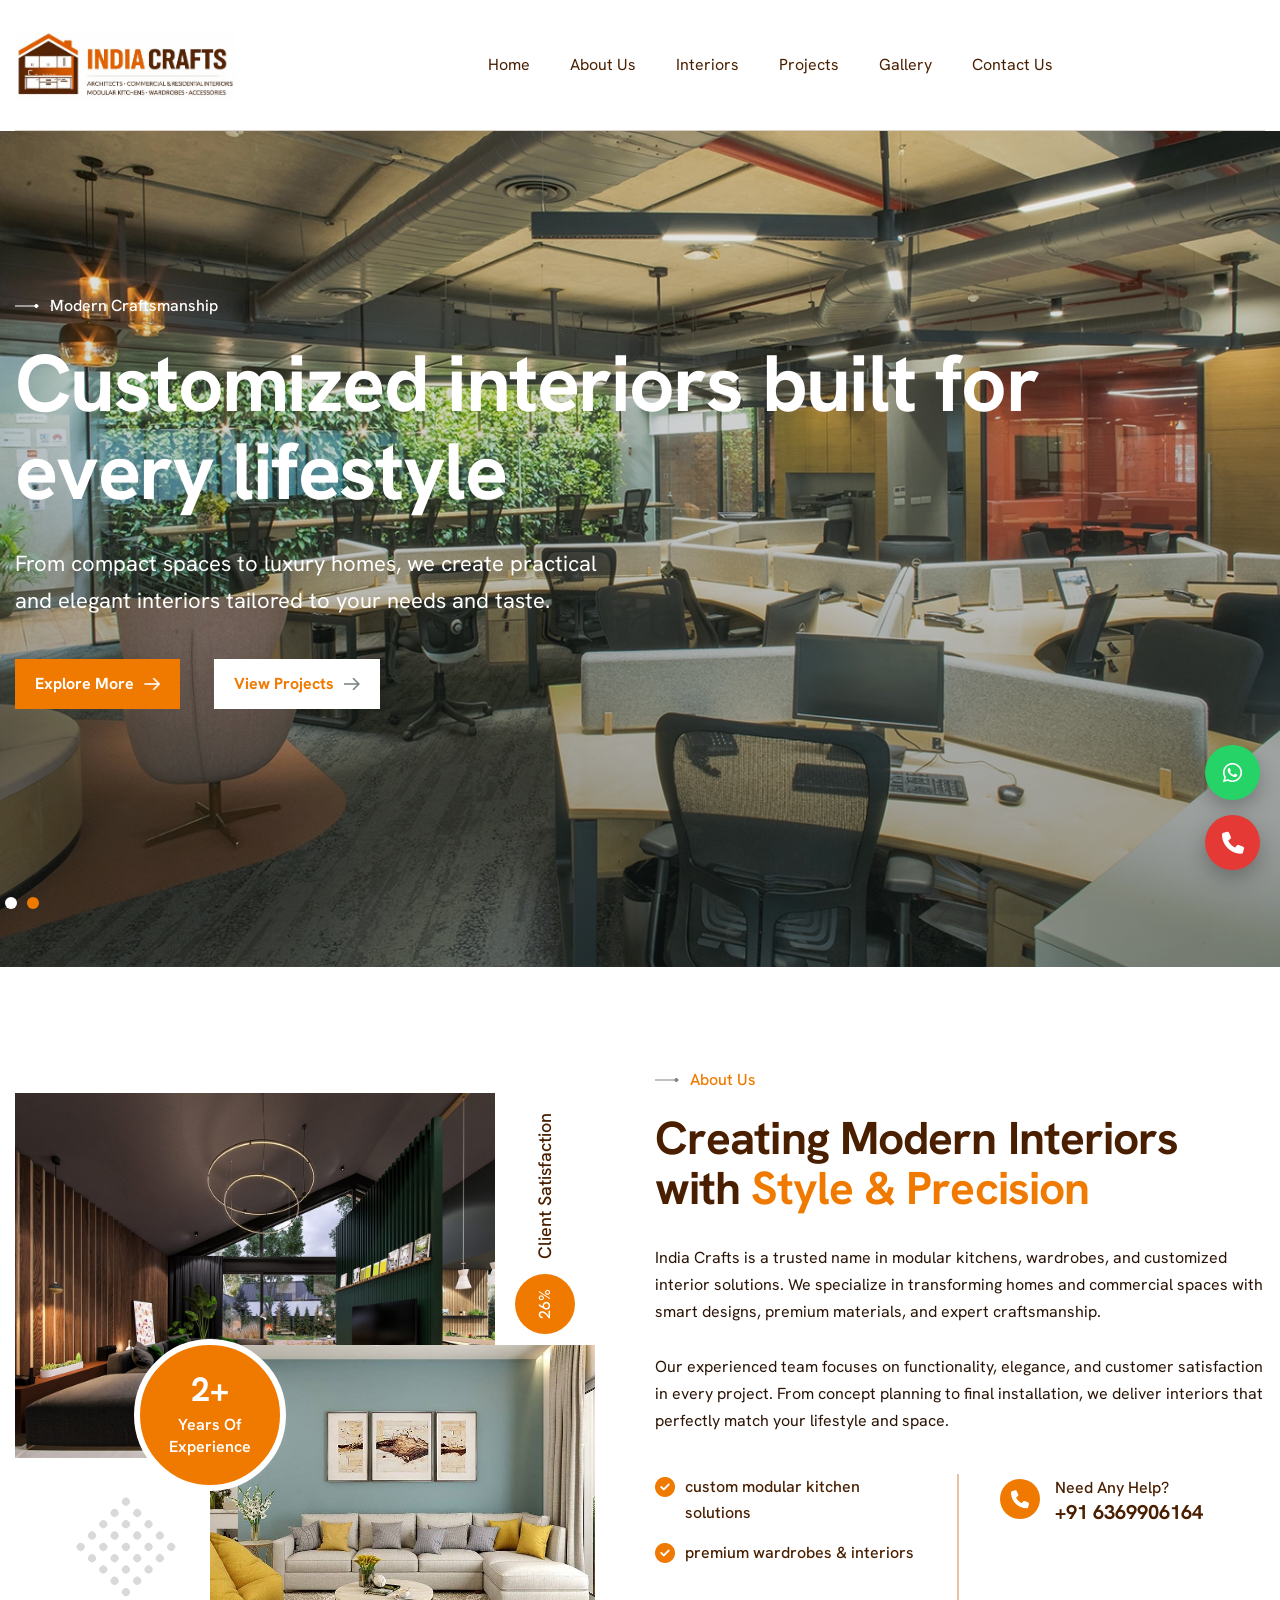
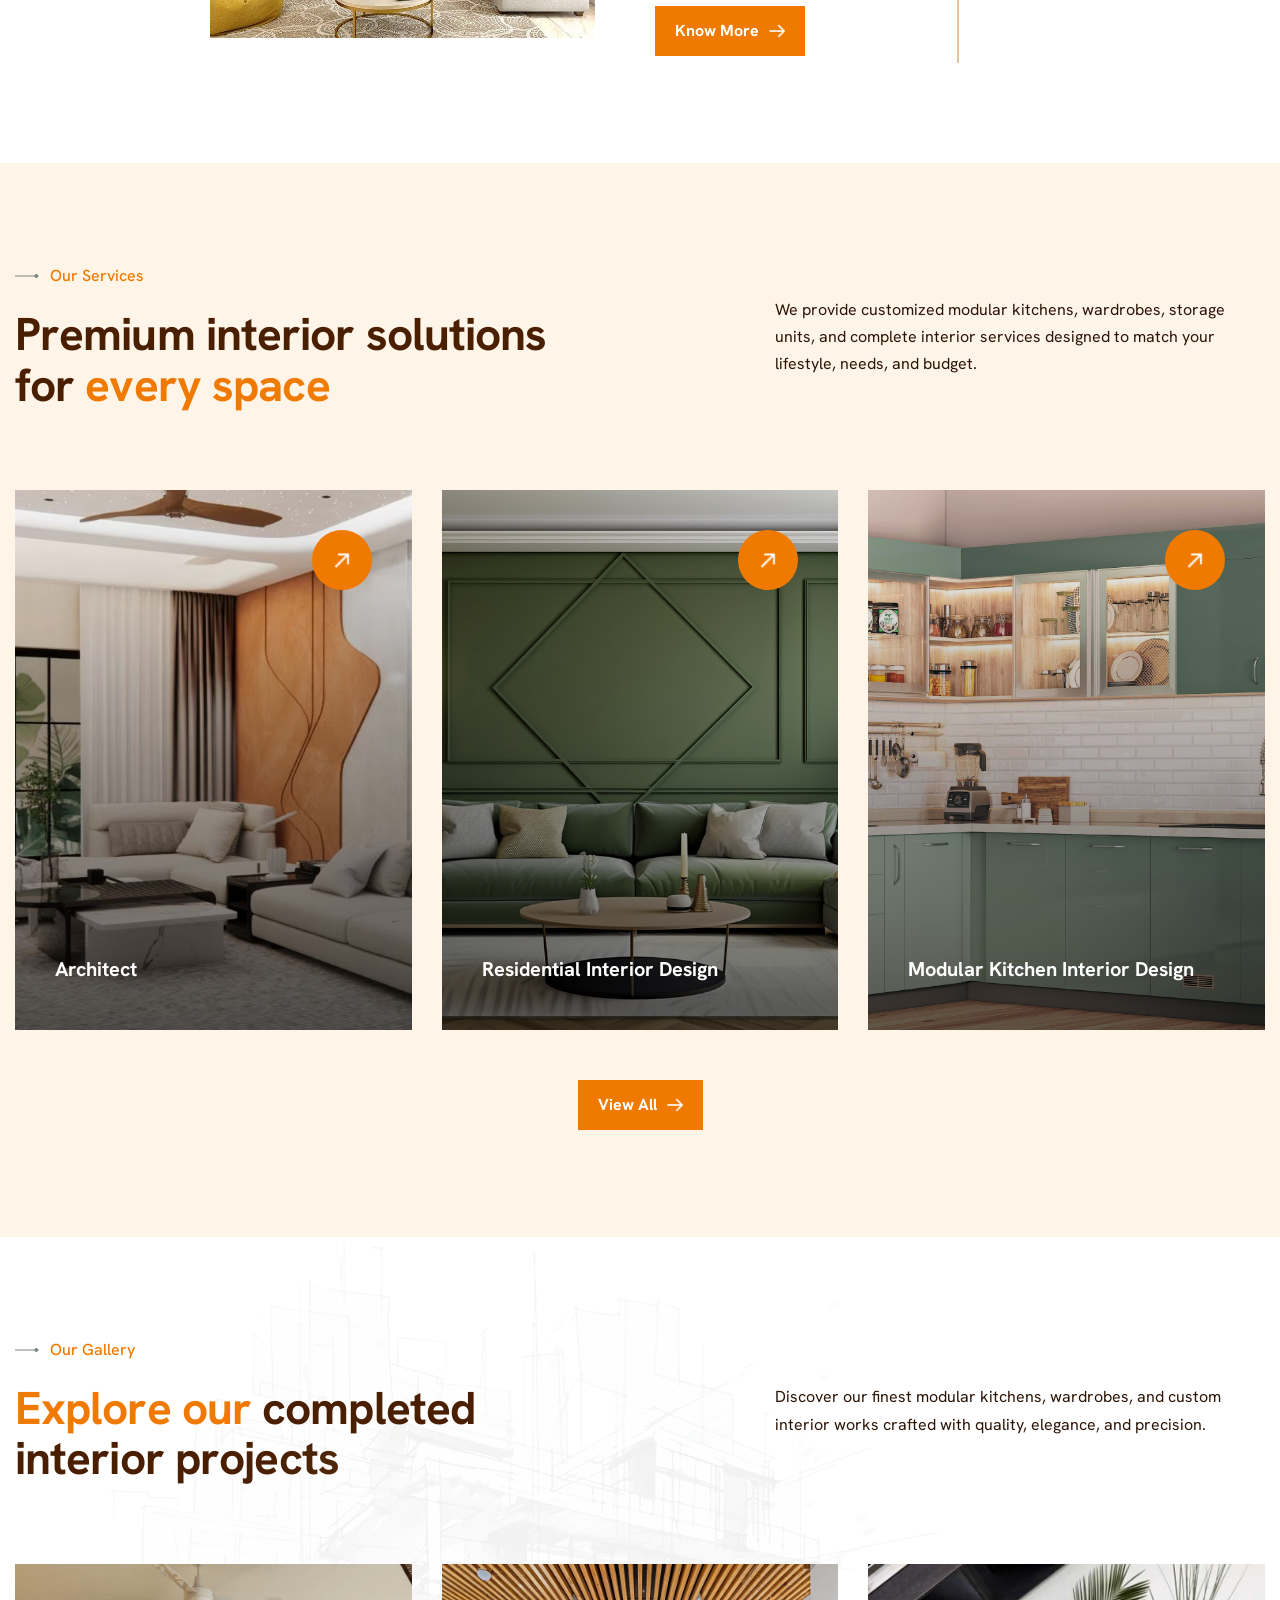
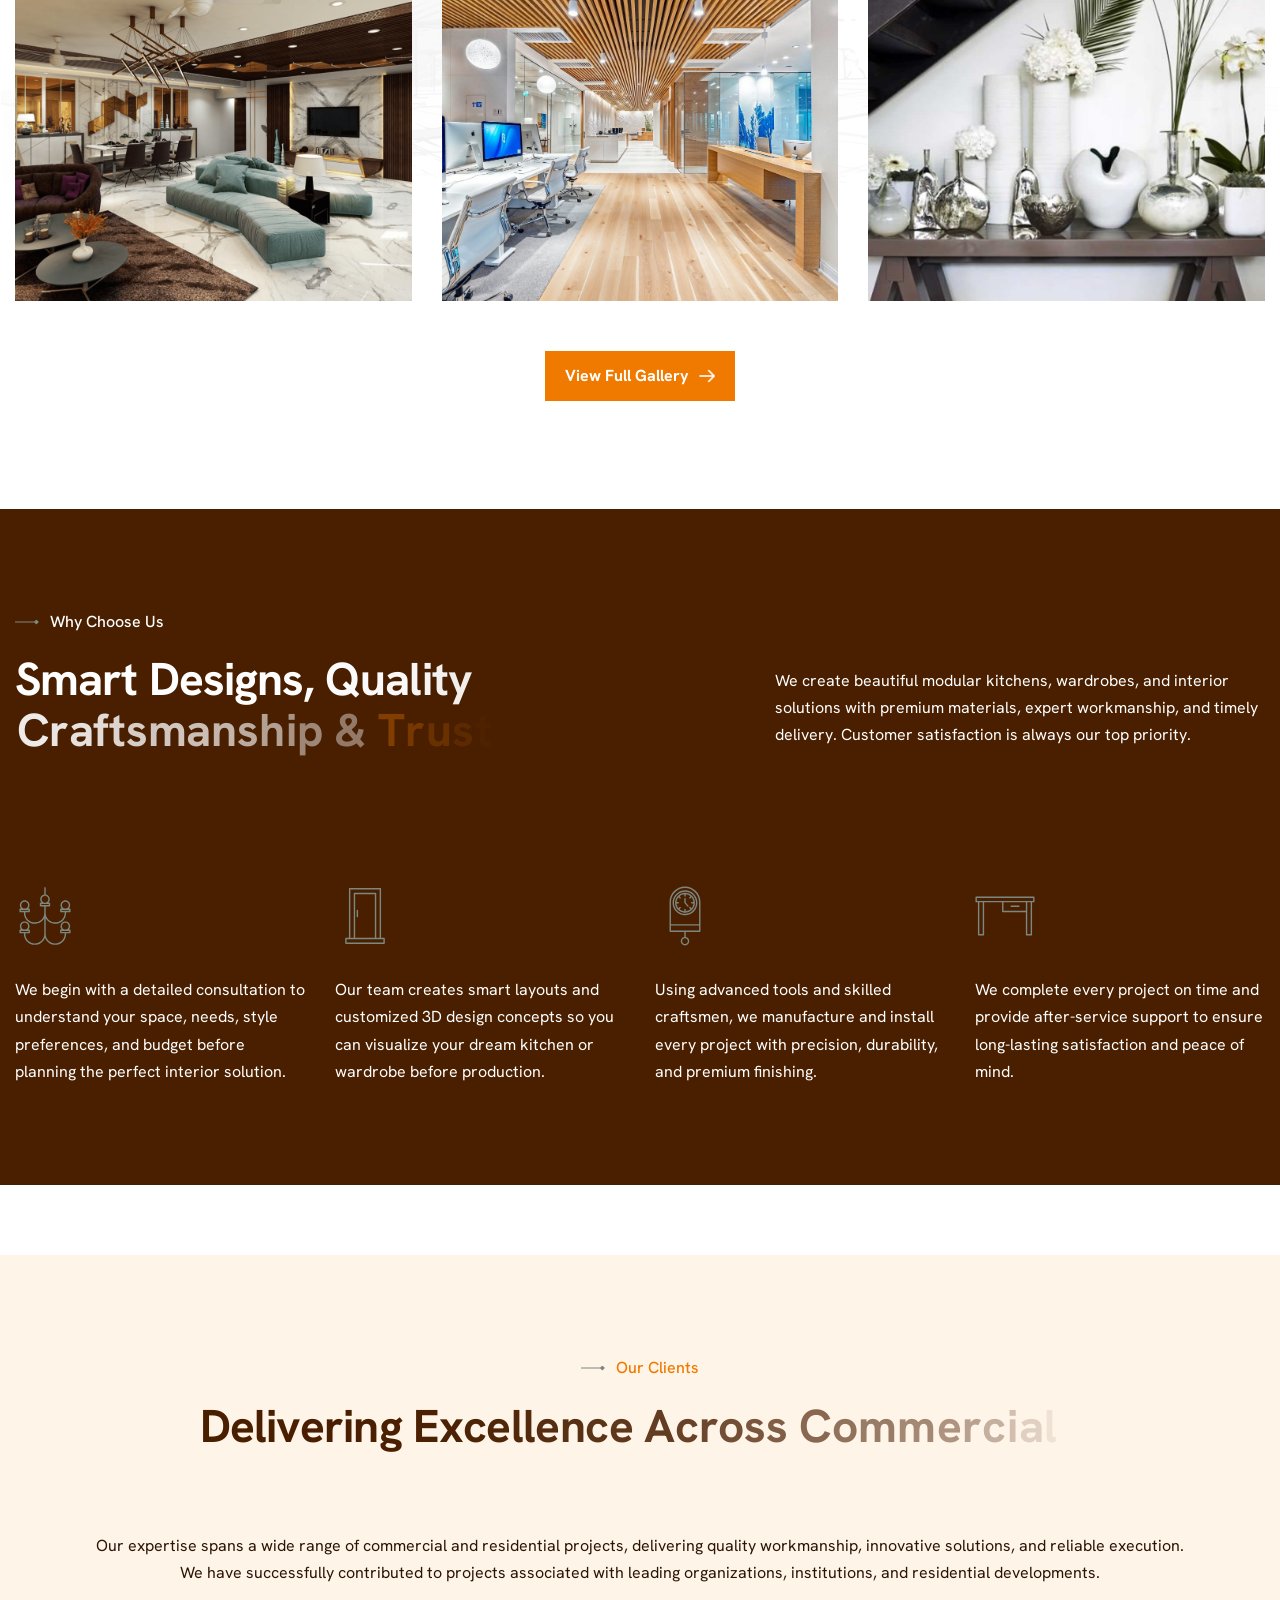
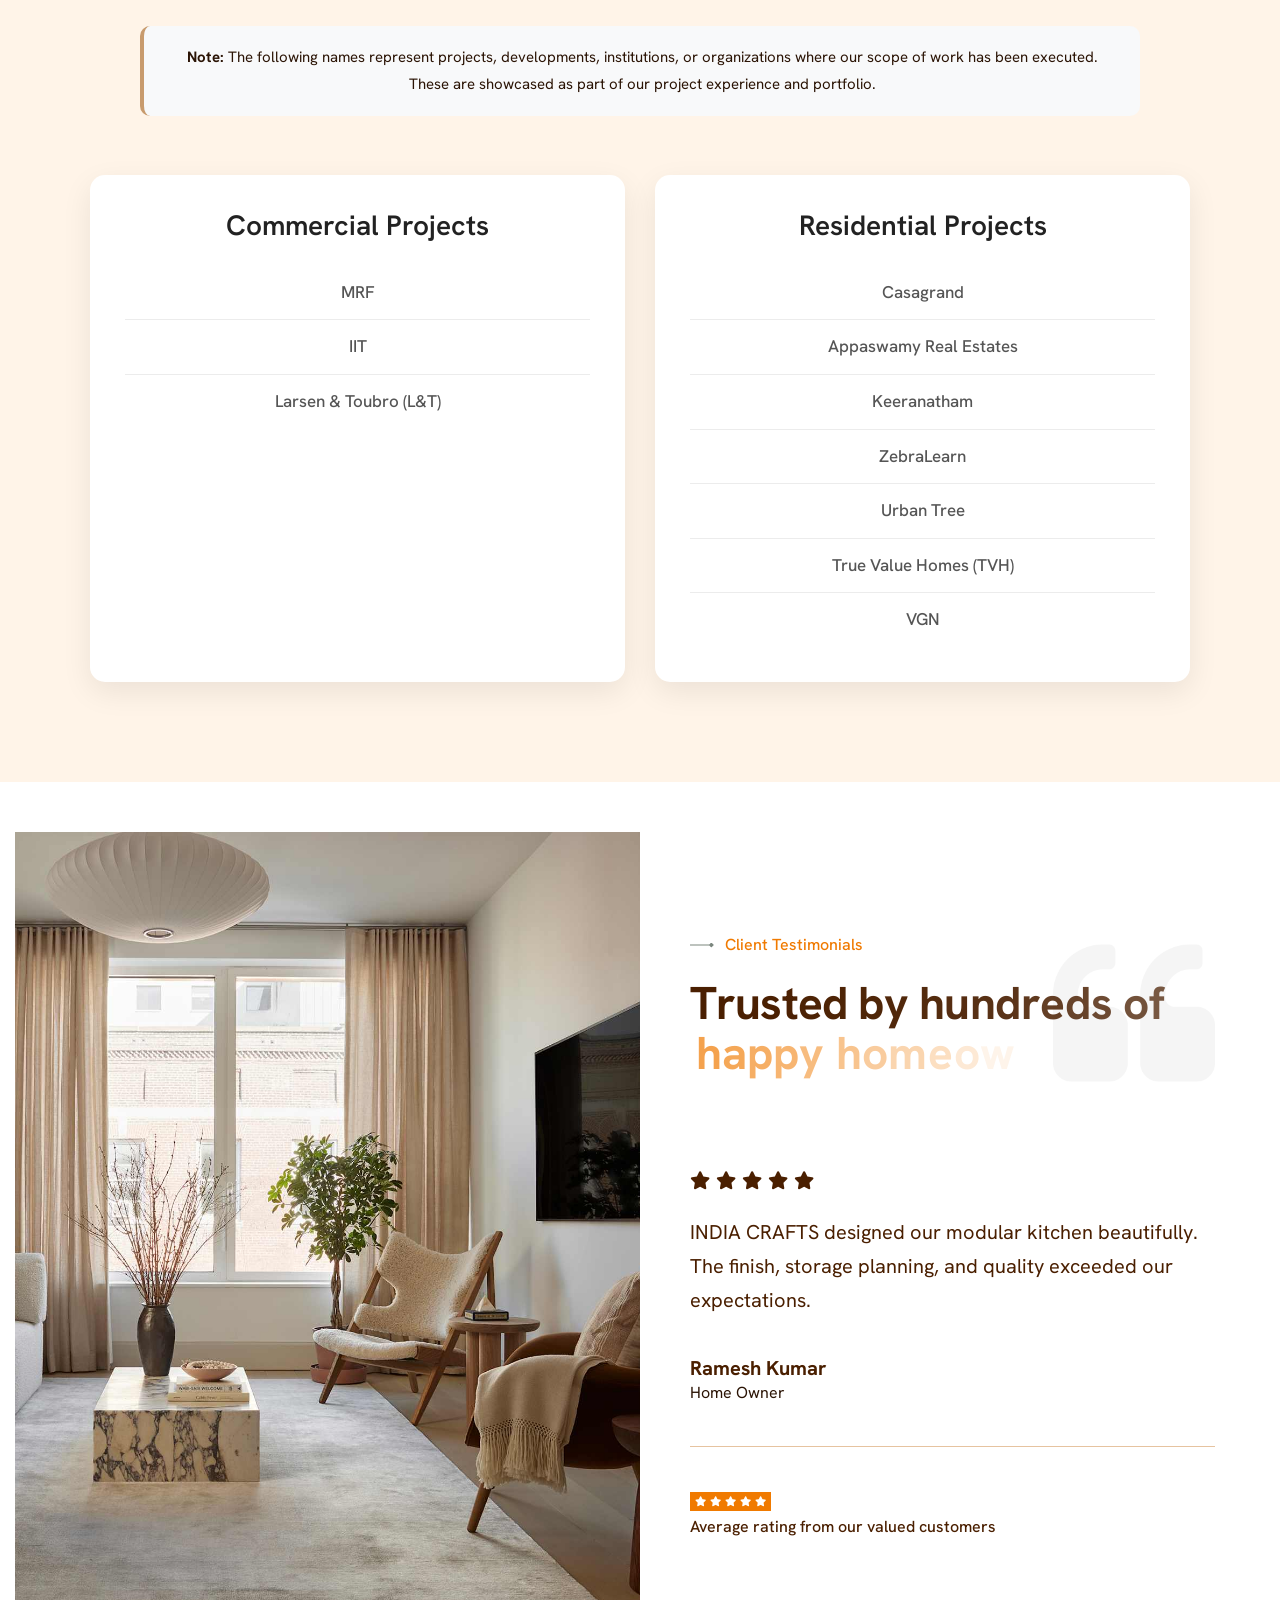
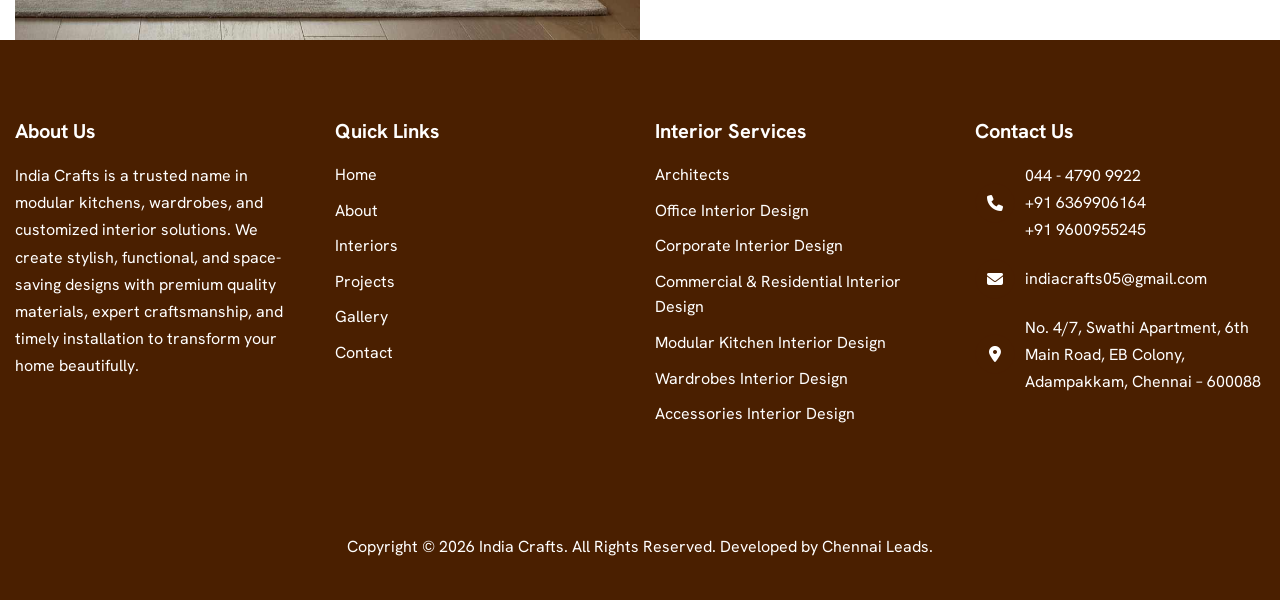
==== commit 8f82efb2: "Update index.html" ====
--- a/index.html
+++ b/index.html
@@ -35,7 +35,120 @@
 	<!-- Main Custom Css -->
 	<link href="css/custom.css" rel="stylesheet" media="screen">
 </head>
+<style>
+    .client-category-box{
+    background:#fff;
+    padding:35px;
+    border-radius:15px;
+    box-shadow:0 10px 30px rgba(0,0,0,0.08);
+    height:100%;
+}
+
+.client-category-box h3{
+    font-size:28px;
+    font-weight:600;
+    margin-bottom:20px;
+}
+
+.client-list{
+    padding:0;
+    margin:0;
+}
+
+.client-list li{
+    padding:12px 0;
+    border-bottom:1px solid #eaeaea;
+    font-size:18px;
+    font-weight:500;
+}
+
+.client-list li:last-child{
+    border-bottom:none;
+}
+
+    .floating-contact {
+  position: fixed;
+  right: 20px;
+  bottom: 30px;
+  z-index: 9999;
+
+  display: flex;
+  flex-direction: column;
+  gap: 15px;
+}
+
+/* Buttons Base */
+.contact-btn {
+  width: 55px;
+  height: 55px;
+  border-radius: 50%;
+  display: flex;
+  align-items: center;
+  justify-content: center;
+
+  font-size: 22px;
+  color: #fff;
+  text-decoration: none;
+
+  box-shadow: 0 8px 20px rgba(0,0,0,0.25);
+  transition: all 0.3s ease;
+  position: relative;
+}
+
+/* WhatsApp (Official Green) */
+.whatsapp {
+  background: #25D366;
+}
+
+/* Call (Professional Red) */
+.call {
+  background: #E53935;
+}
+
+/* Hover Effects */
+.contact-btn:hover {
+  transform: scale(1.15);
+  box-shadow: 0 10px 25px rgba(0,0,0,0.35);
+}
+
+/* Glow Effect */
+.whatsapp:hover {
+  box-shadow: 0 0 15px rgba(37, 211, 102, 0.6);
+}
+
+.call:hover {
+  box-shadow: 0 0 15px rgba(229, 57, 53, 0.6);
+}
+
+/* Floating Animation */
+@keyframes floatY {
+  0% { transform: translateY(0); }
+  50% { transform: translateY(-6px); }
+  100% { transform: translateY(0); }
+}
+
+.contact-btn {
+  animation: floatY 3s ease-in-out infinite;
+}
+
+.call {
+  animation-delay: 1.5s;
+}
+</style>
 <body>
+<div class="floating-contact">
+
+  <!-- WhatsApp -->
+  <a href="https://wa.me/919884225361" target="_blank" class="contact-btn whatsapp">
+    <i class="fab fa-whatsapp"></i>
+  </a>
+
+  <!-- Call -->
+  <a href="tel:+919600955245" class="contact-btn call">
+    <i class="fas fa-phone"></i>
+  </a>
+
+</div>
 
     <!-- Preloader Start -->
 	<!-- <div class="preloader">
@@ -609,7 +722,134 @@
 <!-- How We Work End -->
   
 
-  
+<!-- Our Clients / Project Scope Start -->
+
+<div class="our-clients" style="margin-top: 70px;">
+    <div class="container">
+        <div class="row">
+            <div class="col-lg-12">
+                <div class="our-clients-box">
+
+                <!-- Section Title Start -->
+                <div class="section-title text-center">
+                    <h3 class="wow fadeInUp">Our Clients</h3>
+                    <h2 class="text-anime-style-2" data-cursor="-opaque">
+                        Delivering Excellence Across Commercial & Residential Projects
+                    </h2>
+                    <p class="wow fadeInUp" data-wow-delay="0.2s">
+                        Our expertise spans a wide range of commercial and residential projects, delivering quality workmanship, innovative solutions, and reliable execution. We have successfully contributed to projects associated with leading organizations, institutions, and residential developments.
+                    </p>
+                </div>
+                <!-- Section Title End -->
+
+                <!-- Note Start -->
+                <div class="client-scope-note wow fadeInUp" data-wow-delay="0.3s">
+                    <strong>Note:</strong> The following names represent projects, developments, institutions, or organizations where our scope of work has been executed. These are showcased as part of our project experience and portfolio.
+                </div>
+                <!-- Note End -->
+
+                <div class="row g-4 mt-4">
+
+                    <!-- Commercial Projects -->
+                    <div class="col-lg-6">
+                        <div class="client-category-box wow fadeInUp">
+                            <h3>Commercial Projects</h3>
+                            <ul class="client-list">
+                                <li>MRF</li>
+                                <li>IIT</li>
+                                <li>Larsen & Toubro (L&T)</li>
+                            </ul>
+                        </div>
+                    </div>
+
+                    <!-- Residential Projects -->
+                    <div class="col-lg-6">
+                        <div class="client-category-box wow fadeInUp" data-wow-delay="0.2s">
+                            <h3>Residential Projects</h3>
+                            <ul class="client-list">
+                                <li>Casagrand</li>
+                                <li>Appaswamy Real Estates</li>
+                                <li>Keeranatham</li>
+                                <li>ZebraLearn</li>
+                                <li>Urban Tree</li>
+                                <li>True Value Homes (TVH)</li>
+                                <li>VGN</li>
+                            </ul>
+                        </div>
+                    </div>
+
+                </div>
+
+            </div>
+        </div>
+    </div>
+</div>
+
+
+</div>
+<!-- Our Clients / Project Scope End -->
+
+<style>
+.client-scope-note{
+    background:#f8f9fa;
+    border-left:4px solid #c89b6d;
+    padding:18px 22px;
+    margin:35px auto;
+    border-radius:10px;
+    font-size:15px;
+    line-height:1.8;
+    max-width:1000px;
+}
+
+.client-category-box{
+    background:#ffffff;
+    padding:35px;
+    border-radius:15px;
+    box-shadow:0 10px 30px rgba(0,0,0,0.08);
+    height:100%;
+    transition:all 0.3s ease;
+}
+
+.client-category-box:hover{
+    transform:translateY(-5px);
+}
+
+.client-category-box h3{
+    font-size:28px;
+    font-weight:600;
+    margin-bottom:25px;
+    color:#222;
+}
+
+.client-list{
+    list-style:none;
+    padding:0;
+    margin:0;
+}
+
+.client-list li{
+    padding:14px 0;
+    border-bottom:1px solid #ececec;
+    font-size:17px;
+    font-weight:500;
+    color:#555;
+}
+
+.client-list li:last-child{
+    border-bottom:none;
+}
+
+@media (max-width: 767px){
+    .client-category-box{
+        padding:25px;
+    }
+
+    .client-category-box h3{
+        font-size:24px;
+    }
+}
+</style>
+
 
 
   <!-- Our Testimonial Start -->
@@ -931,7 +1171,26 @@
     <script src="js/wow.min.js"></script>
     <!-- Main Custom js file -->
     <script src="js/function.js"></script>
+    
+    <script>
+  const toggleBtn = document.getElementById("callToggle");
+  const enquiryBox = document.getElementById("enquiryBox");
+
+  toggleBtn.addEventListener("click", () => {
+    enquiryBox.style.display =
+      enquiryBox.style.display === "block" ? "none" : "block";
+  });
+
+  document.addEventListener("click", (e) => {
+    if (!e.target.closest(".floating-contact")) {
+      enquiryBox.style.display = "none";
+    }
+  });
+  toggleBtn.addEventListener("click", () => {
+  enquiryBox.classList.toggle("show");
+});
+</script>
 </body>
 
 <!-- Mirrored from html.awaikenthemes.com/inspaire/index-slider.html by HTTrack Website Copier/3.x [XR&CO'2014], Fri, 17 Apr 2026 13:58:38 GMT -->
-</html>+</html>
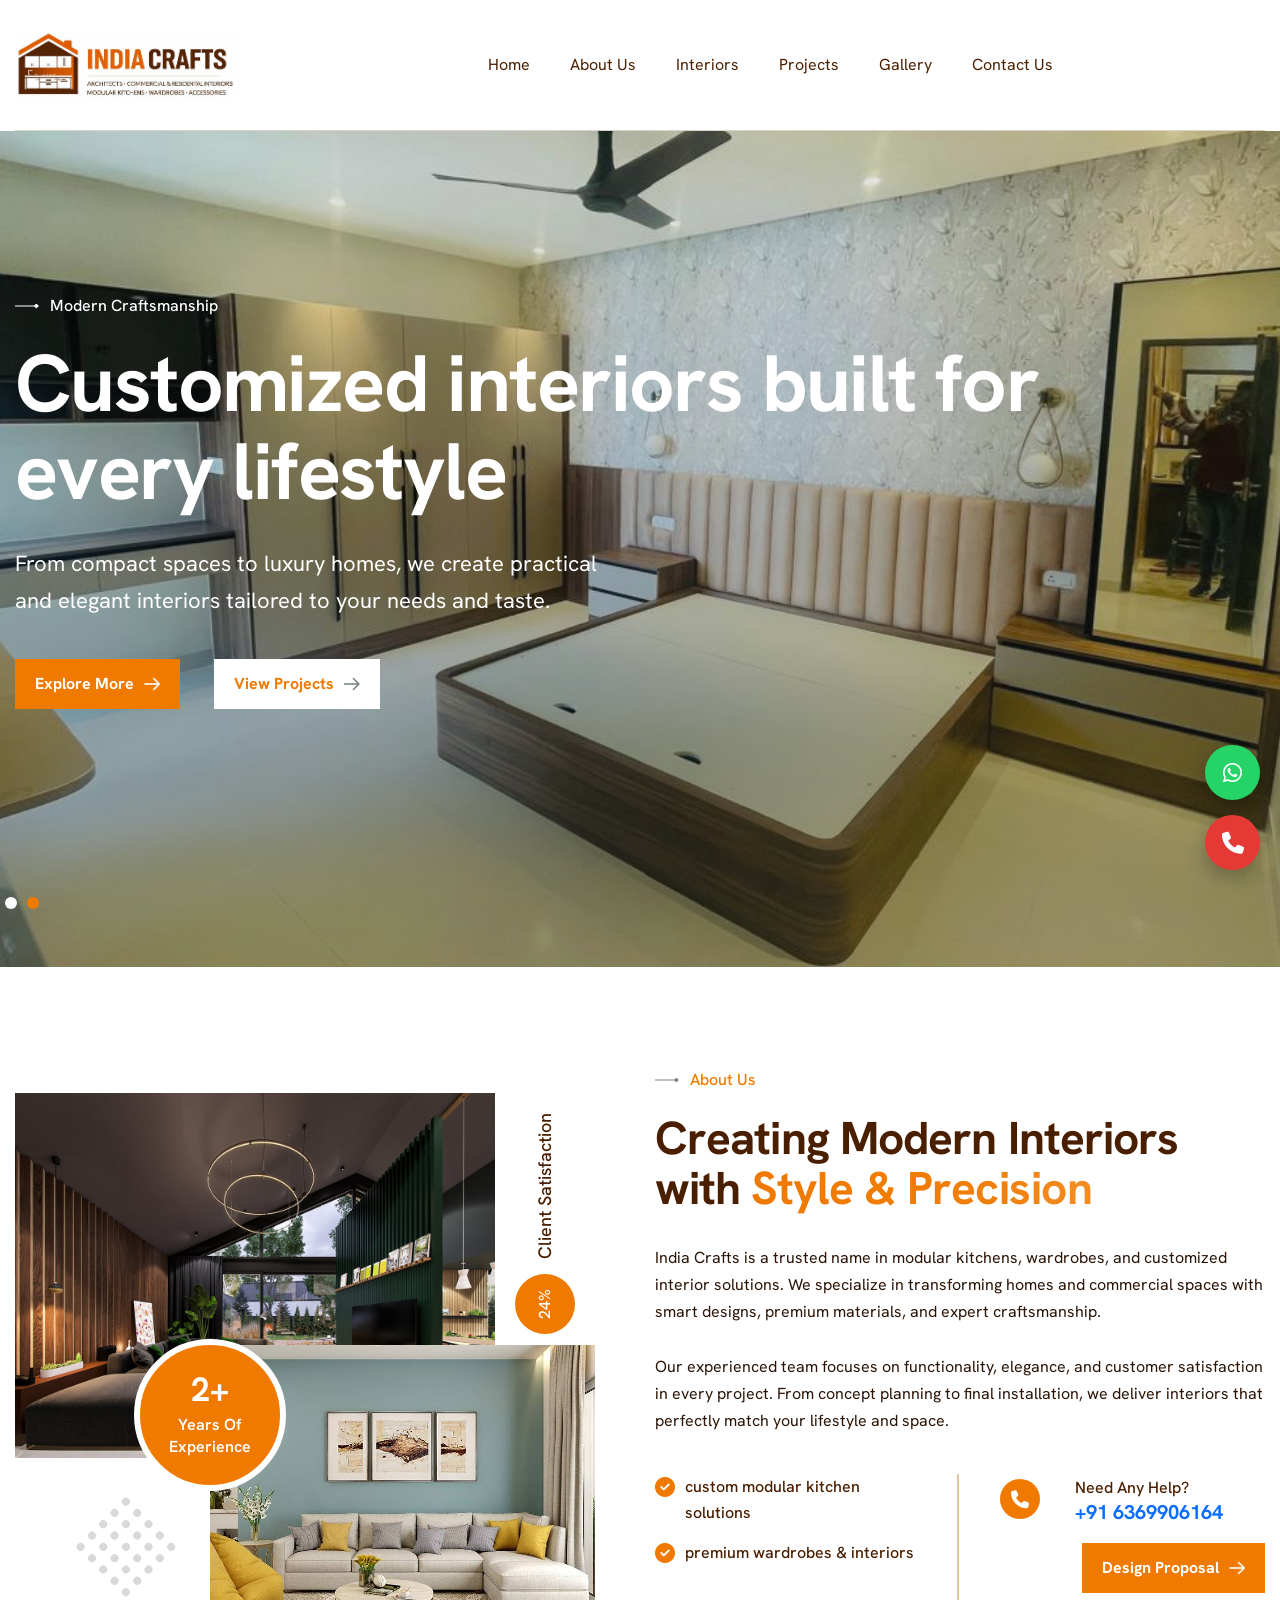
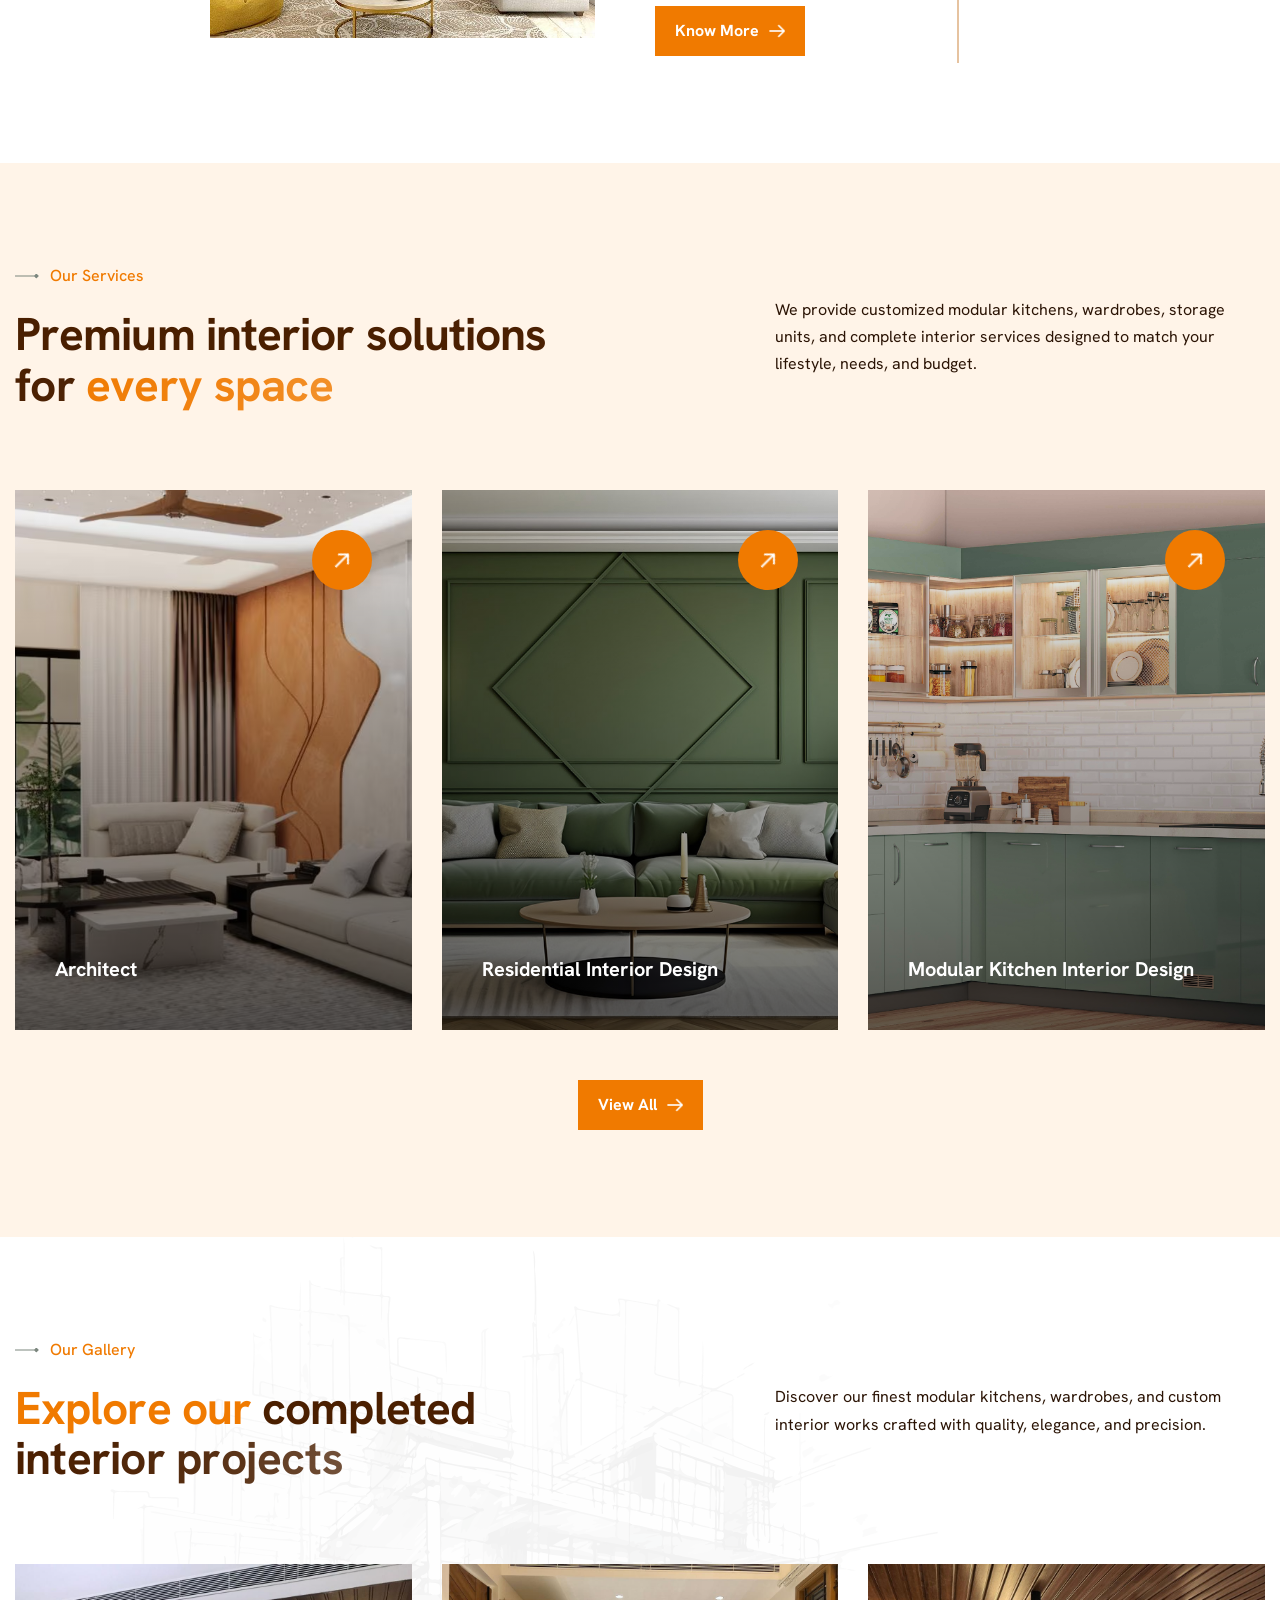
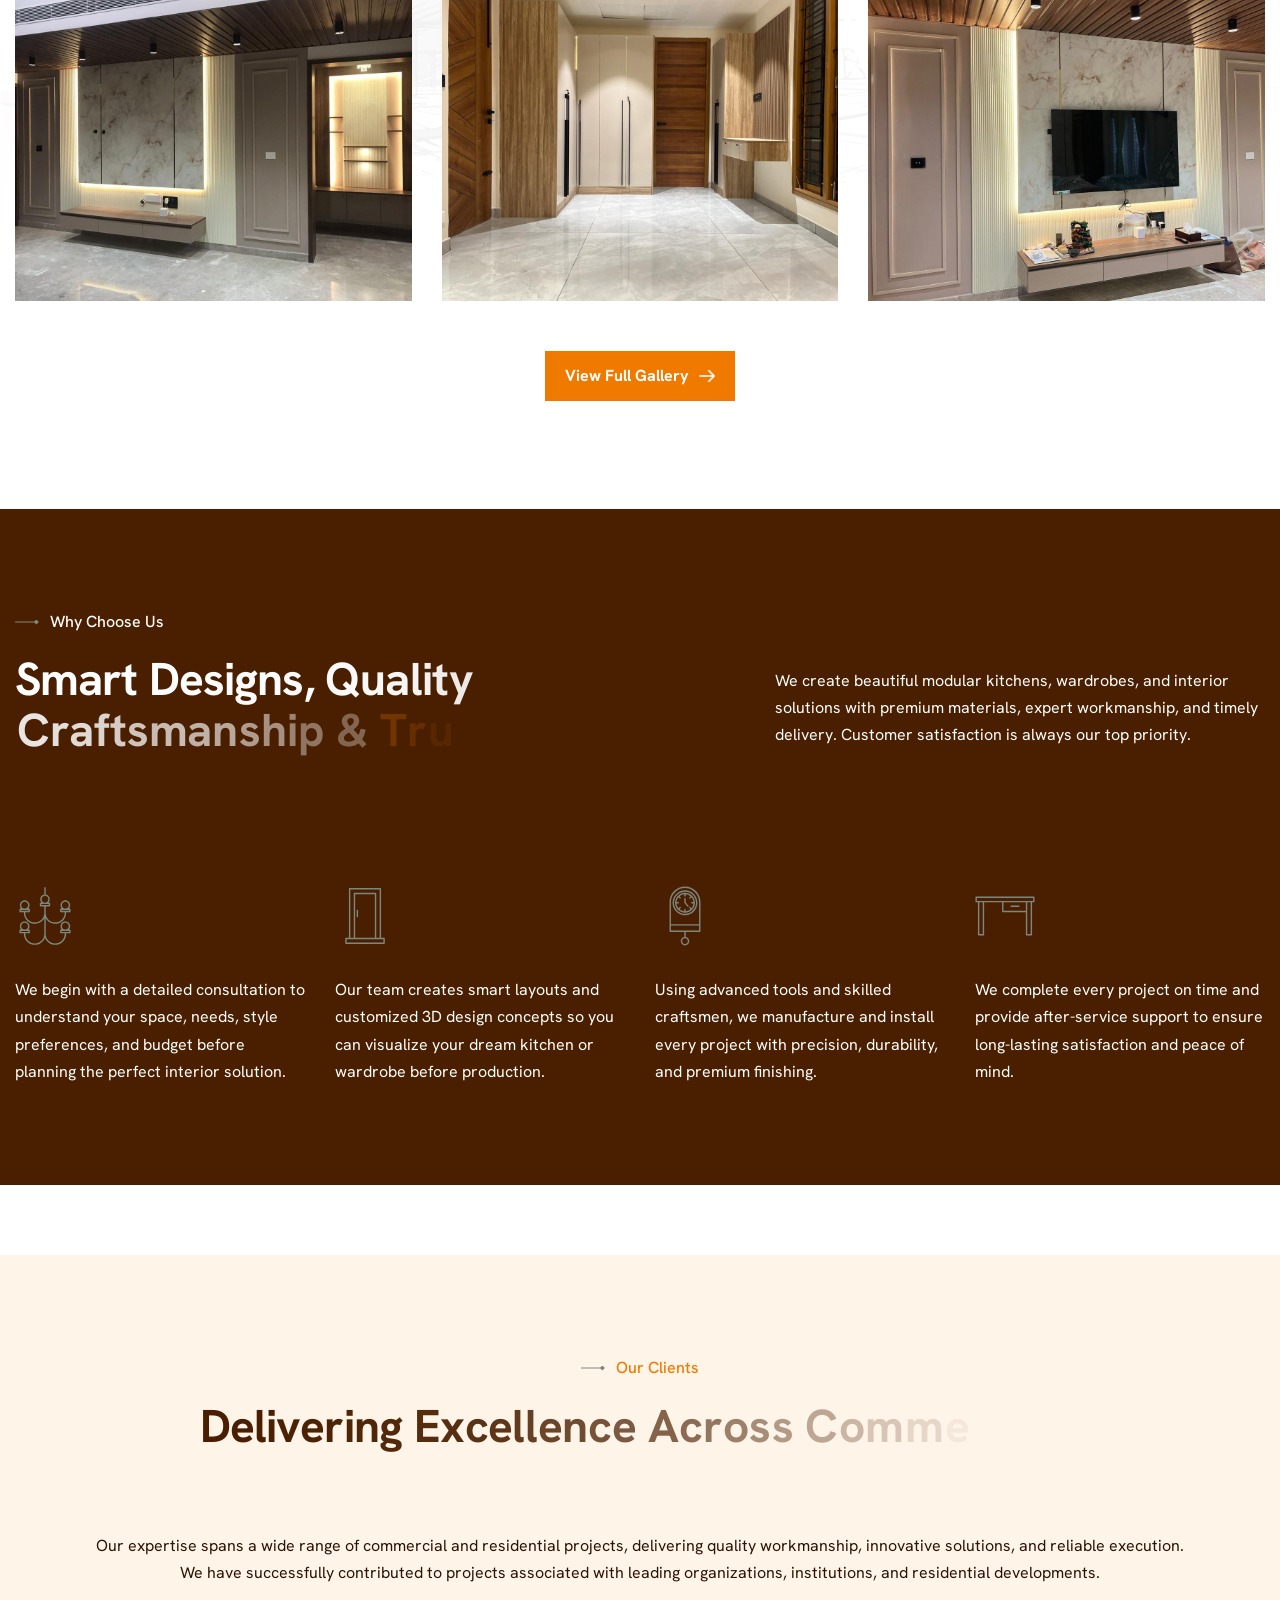
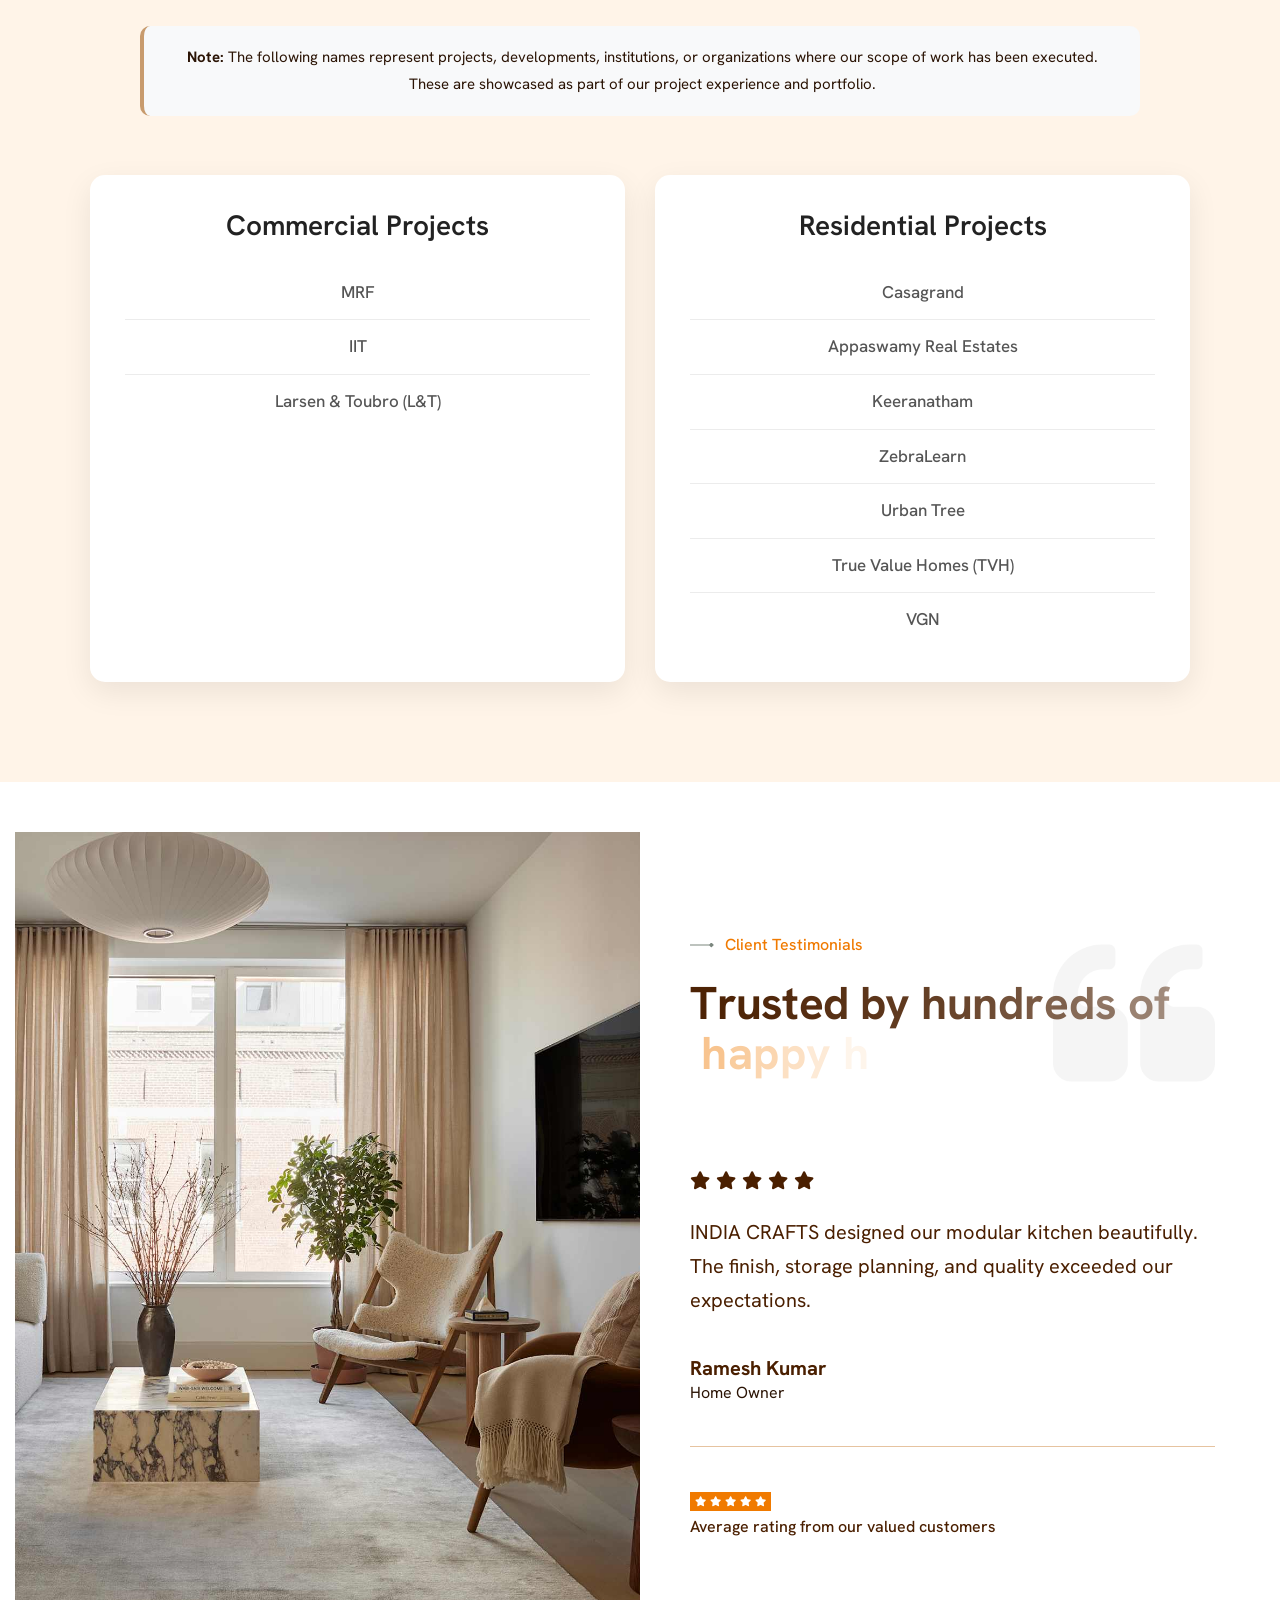
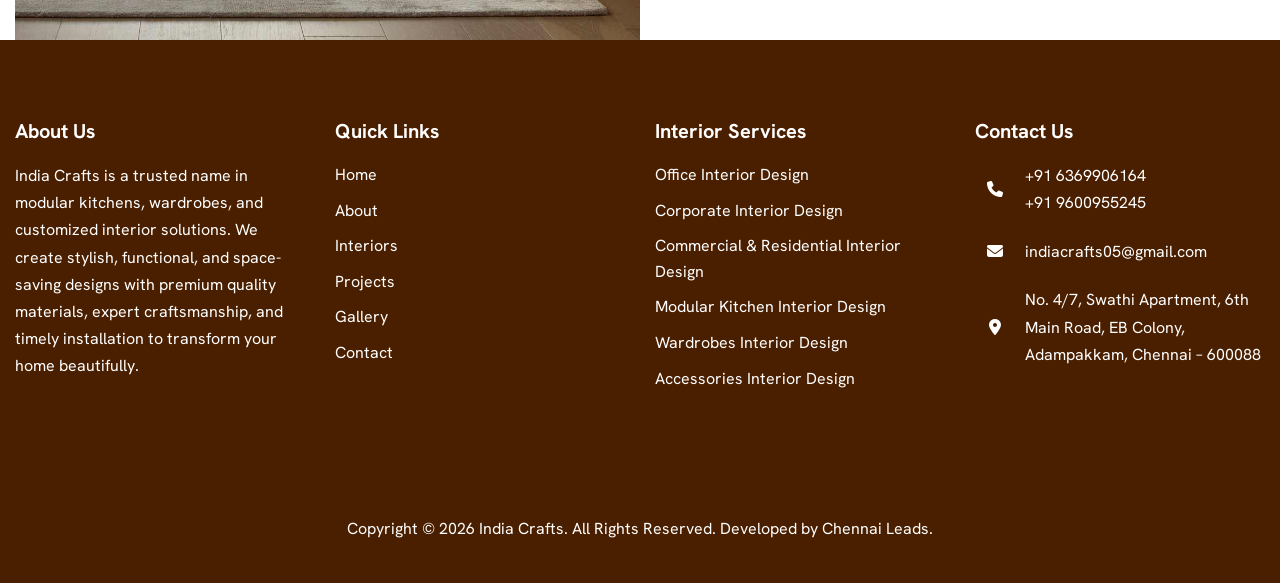
==== commit adf67804: "Update index.html" ====
--- a/index.html
+++ b/index.html
@@ -36,6 +36,37 @@
 	<link href="css/custom.css" rel="stylesheet" media="screen">
 </head>
 <style>
+    .about-contact-item{
+    display:flex;
+    align-items:center;
+    justify-content:space-between;
+    gap:20px;
+    flex-wrap:wrap;
+}
+
+.about-contact-content{
+    flex:1;
+}
+
+.about-us-content-btn{
+    margin-left:auto;
+}
+
+.about-us-content-btn .btn-default{
+    white-space:nowrap;
+}
+
+@media (max-width: 767px){
+    .about-contact-item{
+        flex-direction:column;
+        align-items:flex-start;
+    }
+
+    .about-us-content-btn{
+        margin-left:0;
+        margin-top:15px;
+    }
+}
     .client-category-box{
     background:#fff;
     padding:35px;
@@ -186,7 +217,7 @@
                                         <li class="nav-item"><a class="nav-link" href="modular.html">Modular Kitchen Interior Design</a></li>
                                         <li class="nav-item"><a class="nav-link" href="wardrobes.html">Wardrobes Interior Design</a></li>
                                         <li class="nav-item"><a class="nav-link" href="accesories.html">Accessories Interior Design</a></li>
-                                        <li class="nav-item"><a class="nav-link" href="architect.html">Architect</a></li>
+                                        <!-- <li class="nav-item"><a class="nav-link" href="architect.html">Architect</a></li> -->
                                     </ul>
                                 </li>
                                
@@ -393,22 +424,29 @@
 
                         </div>
 
-                        <!-- Contact Info -->
-                        <div class="about-us-contact-list">
-                            <div class="about-contact-item wow fadeInUp" data-wow-delay="0.4s">
-
-                                <div class="icon-box">
-                                    <i class="fa-solid fa-phone"></i>
-                                </div>
-
-                                <div class="about-contact-content">
-                                    <p>need any help?</p>
-                                    <h3>+91 6369906164</h3>
-                                </div>
-
-                            </div>
-                        </div>
-
+                   <!-- Contact Info -->
+<div class="about-us-contact-list">
+    <div class="about-contact-item wow fadeInUp" data-wow-delay="0.4s">
+
+        <div class="icon-box">
+            <i class="fa-solid fa-phone"></i>
+        </div>
+
+        <div class="about-contact-content">
+            <p>Need Any Help?</p>
+            <h3><a href="tel:+916369906164">+91 6369906164</a></h3>
+        </div>
+
+        <div class="about-us-content-btn">
+            <a href="images/INDIA CRAFTS - Design Proposal-1.pdf"
+               target="_blank"
+               class="btn-default">
+                Design Proposal
+            </a>
+        </div>
+
+    </div>
+</div>
                     </div>
                 </div>
                 <!-- About Us Content End -->
@@ -583,7 +621,7 @@
                     <div class="post-featured-image">
                         <figure>
                             <a href="gallery.html" class="image-anime" data-cursor-text="View">
-                                <img src="images/resident1.png" alt="Modern Kitchen Design">
+                                <img src="images/gallery8.jpeg" alt="Modern Kitchen Design">
                             </a>
                         </figure>
                     </div>
@@ -596,7 +634,7 @@
                     <div class="post-featured-image">
                         <figure>
                             <a href="gallery.html" class="image-anime" data-cursor-text="View">
-                                <img src="images/office1.jpeg" alt="Luxury Wardrobe Interior">
+                                <img src="images/gallery9.jpeg" alt="Luxury Wardrobe Interior">
                             </a>
                         </figure>
                     </div>
@@ -609,7 +647,7 @@
                     <div class="post-featured-image">
                         <figure>
                             <a href="gallery.html" class="image-anime" data-cursor-text="View">
-                                <img src="images/acce1.jpg" alt="Custom Storage Solutions">
+                                <img src="images/gallery10.jpeg" alt="Custom Storage Solutions">
                             </a>
                         </figure>
                     </div>
@@ -1010,7 +1048,7 @@
     </div>
 </div>
 <!-- Our Testimonial End -->
-    <!-- Footer Start -->
+       <!-- Footer Start -->
     <footer class="main-footer">
         <div class="container">
             <div class="row">
@@ -1055,7 +1093,7 @@
                      <div class="footer-links">
                         <h3>Interior Services</h3>
                         <ul>
-                            <li><a href="architect.html">Architects</a></li>
+                            <!-- <li><a href="architect.html">Architects</a></li> -->
                             <li><a href="office.html">Office Interior Design</a></li>
                             <li><a href="corporate.html">Corporate Interior Design</a></li>
   <li><a href="residential.html">Commercial & Residential Interior Design</a></li>
@@ -1077,7 +1115,6 @@
                                 <i class="fa-solid fa-phone"></i>
                             </div>
                             <div class="footer-contact-content">
-                               <p>044 - 4790 9922</p>
                                 <p>+91 6369906164</p>
                                 <p>+91 9600955245</p>
                             </div>
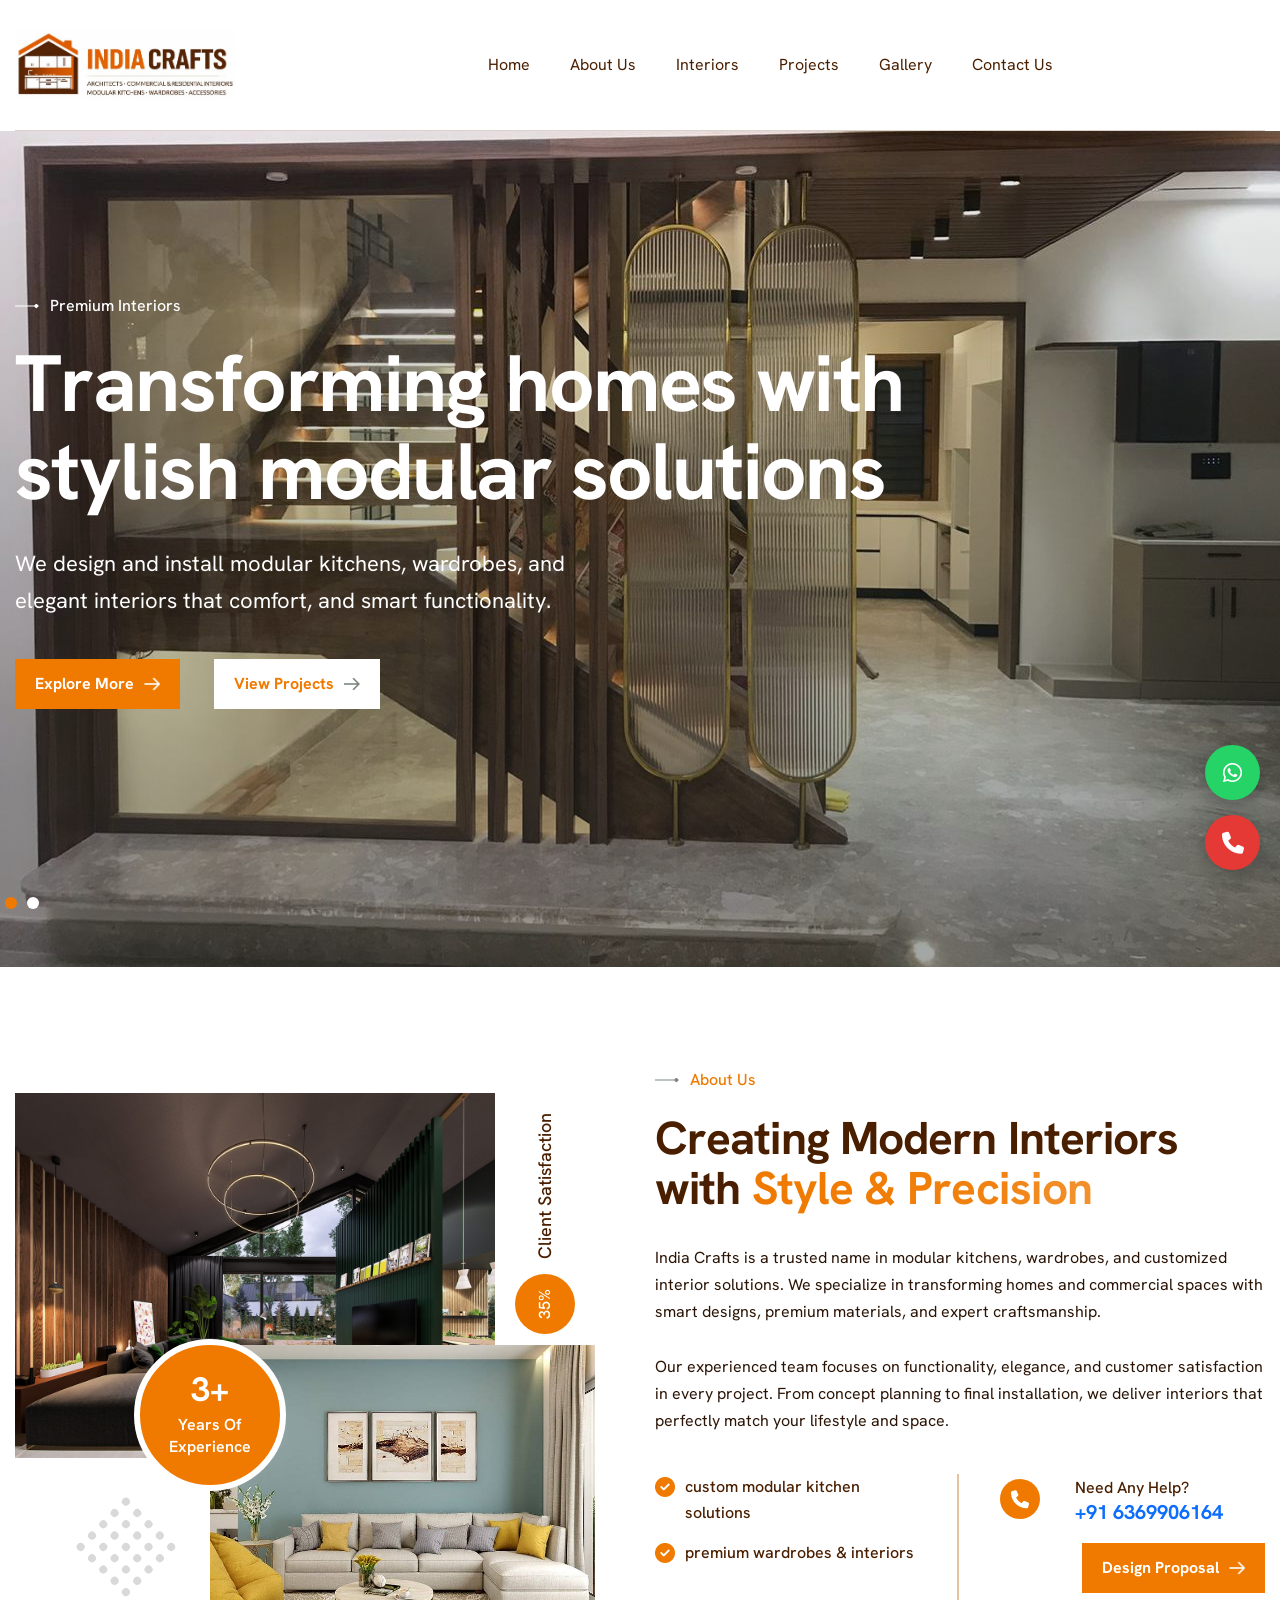
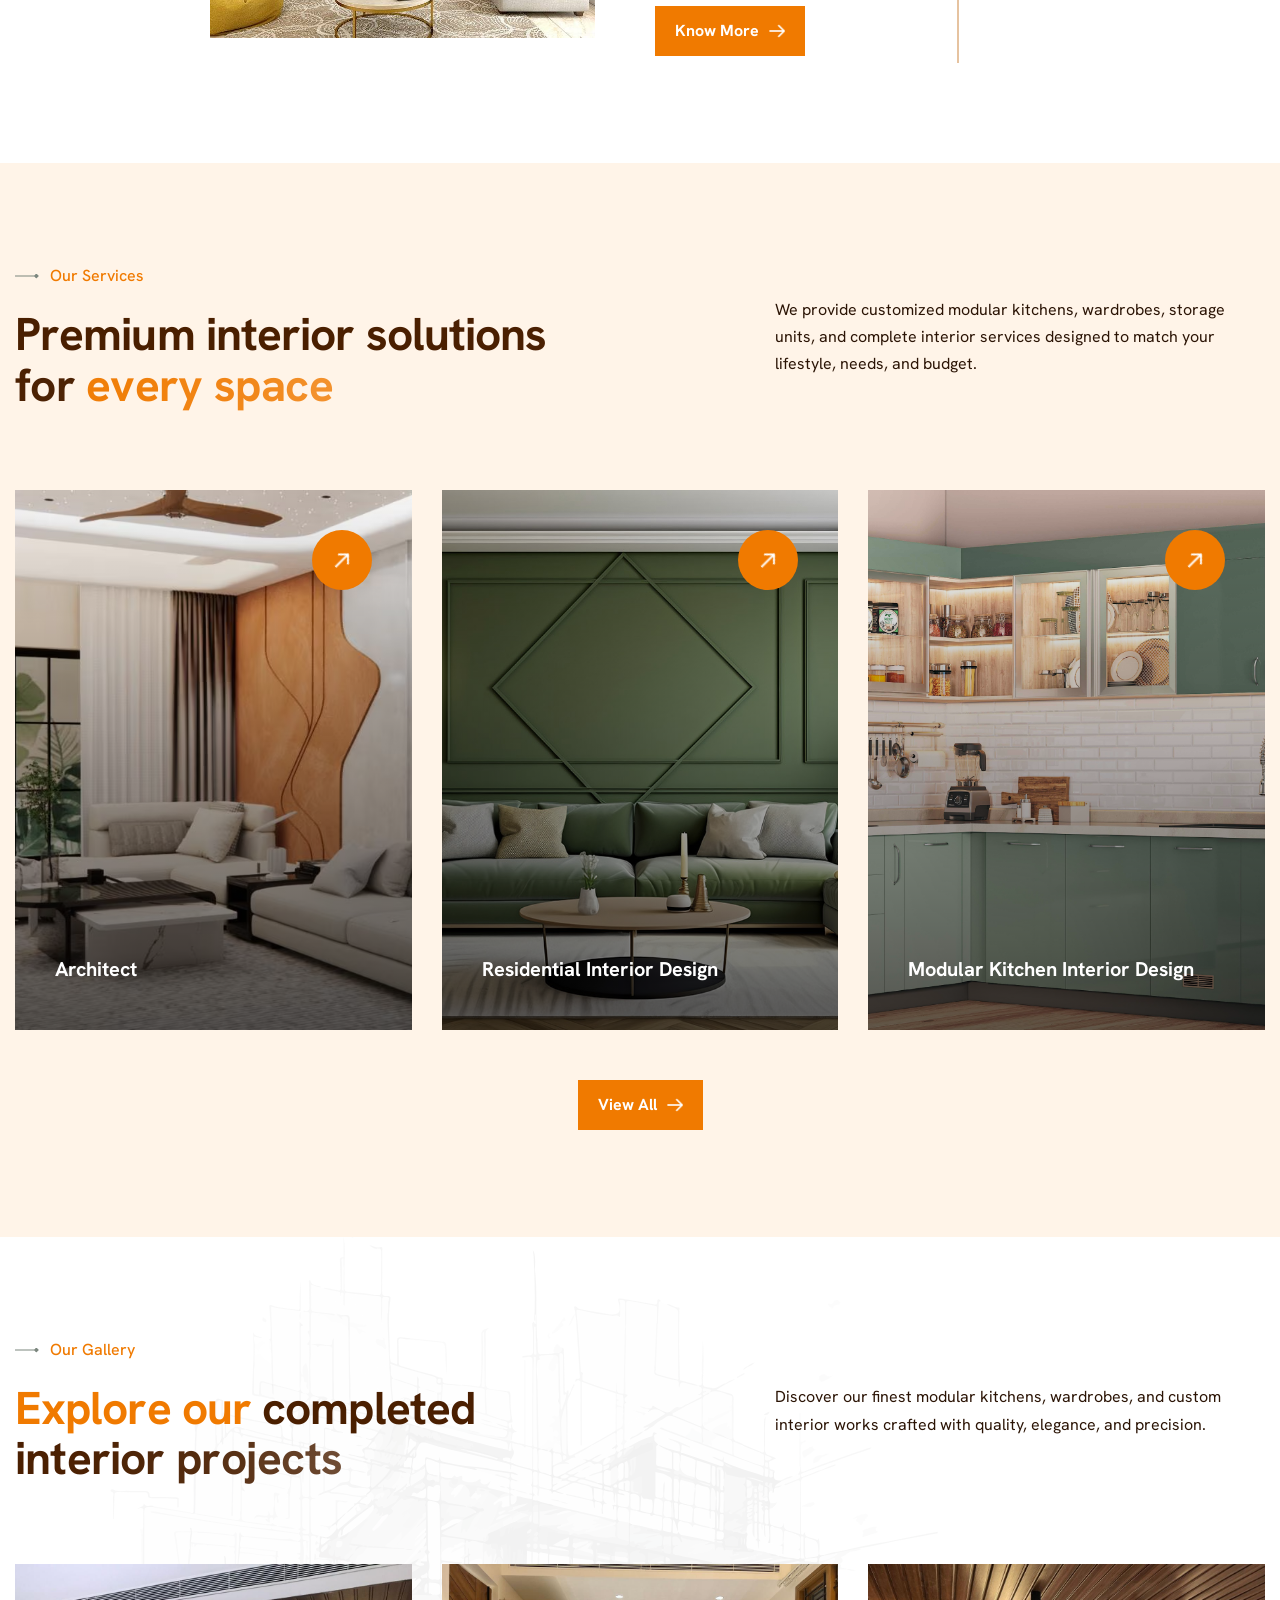
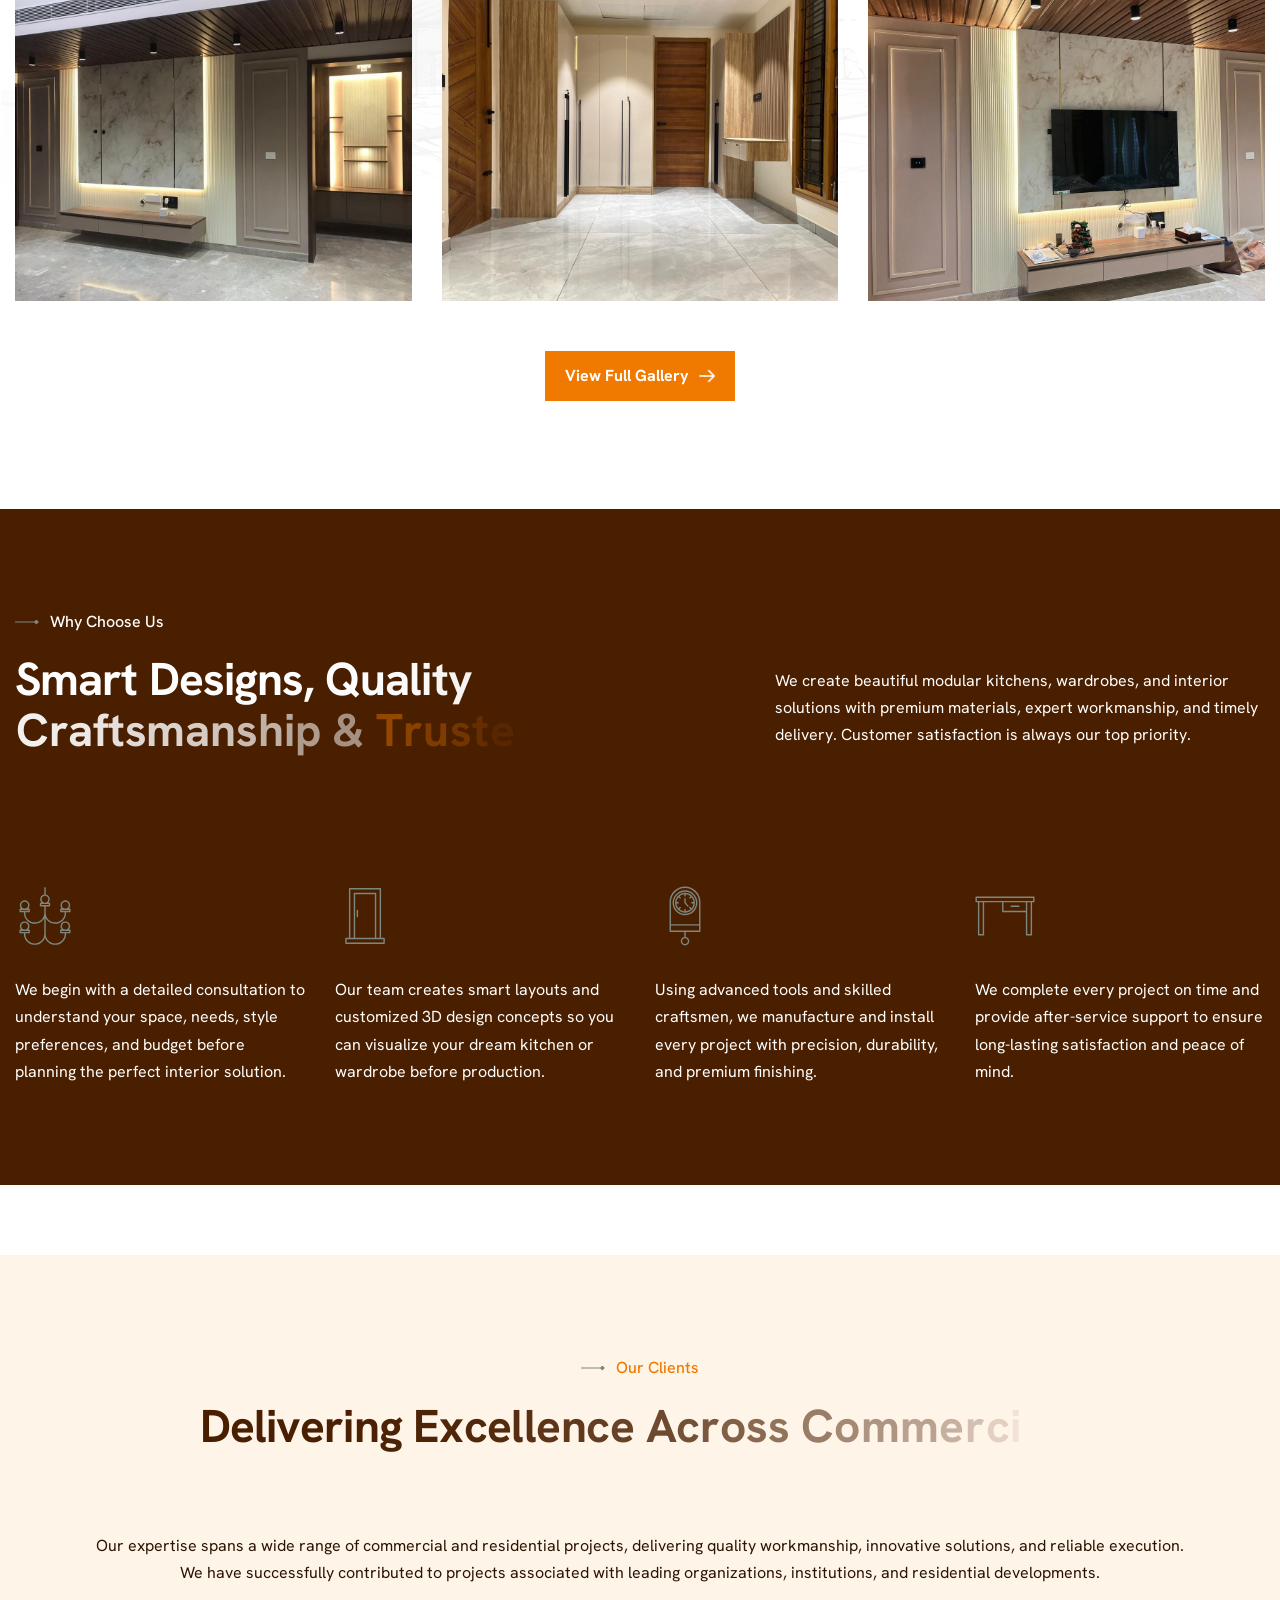
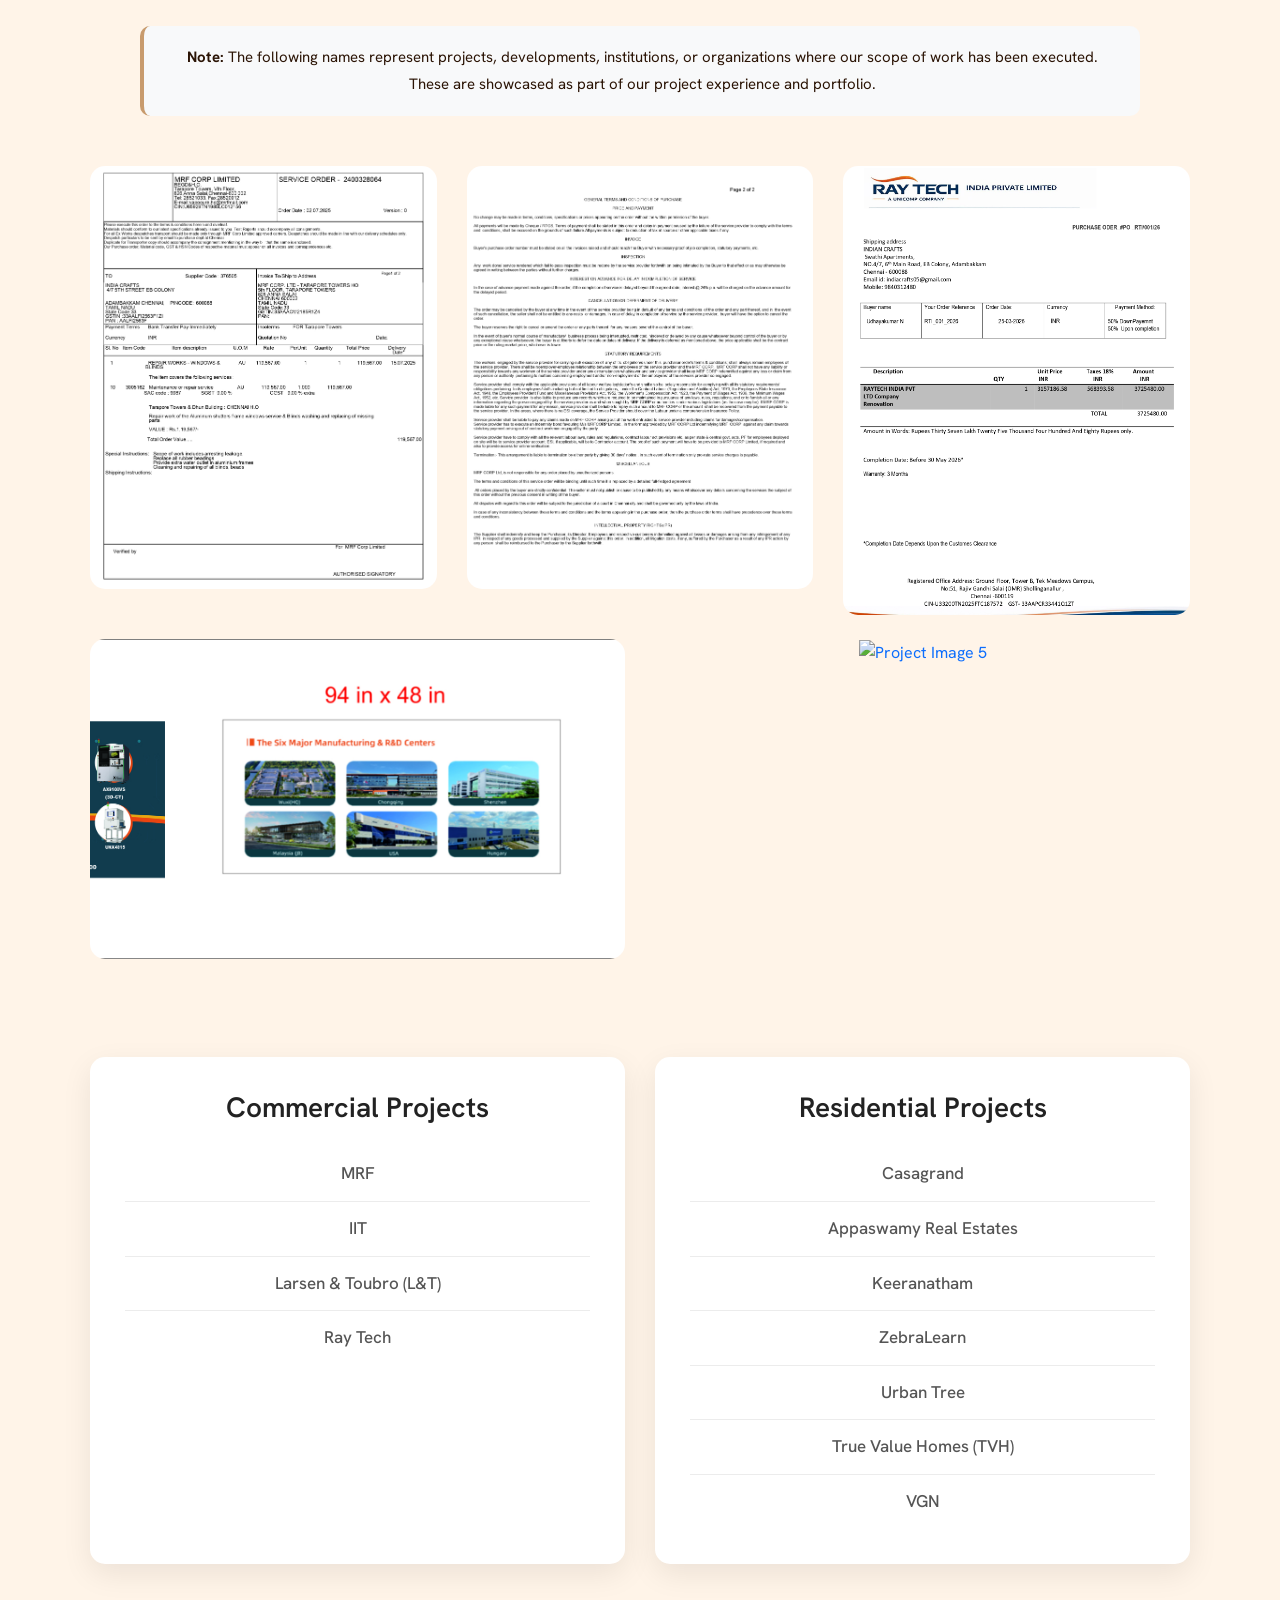
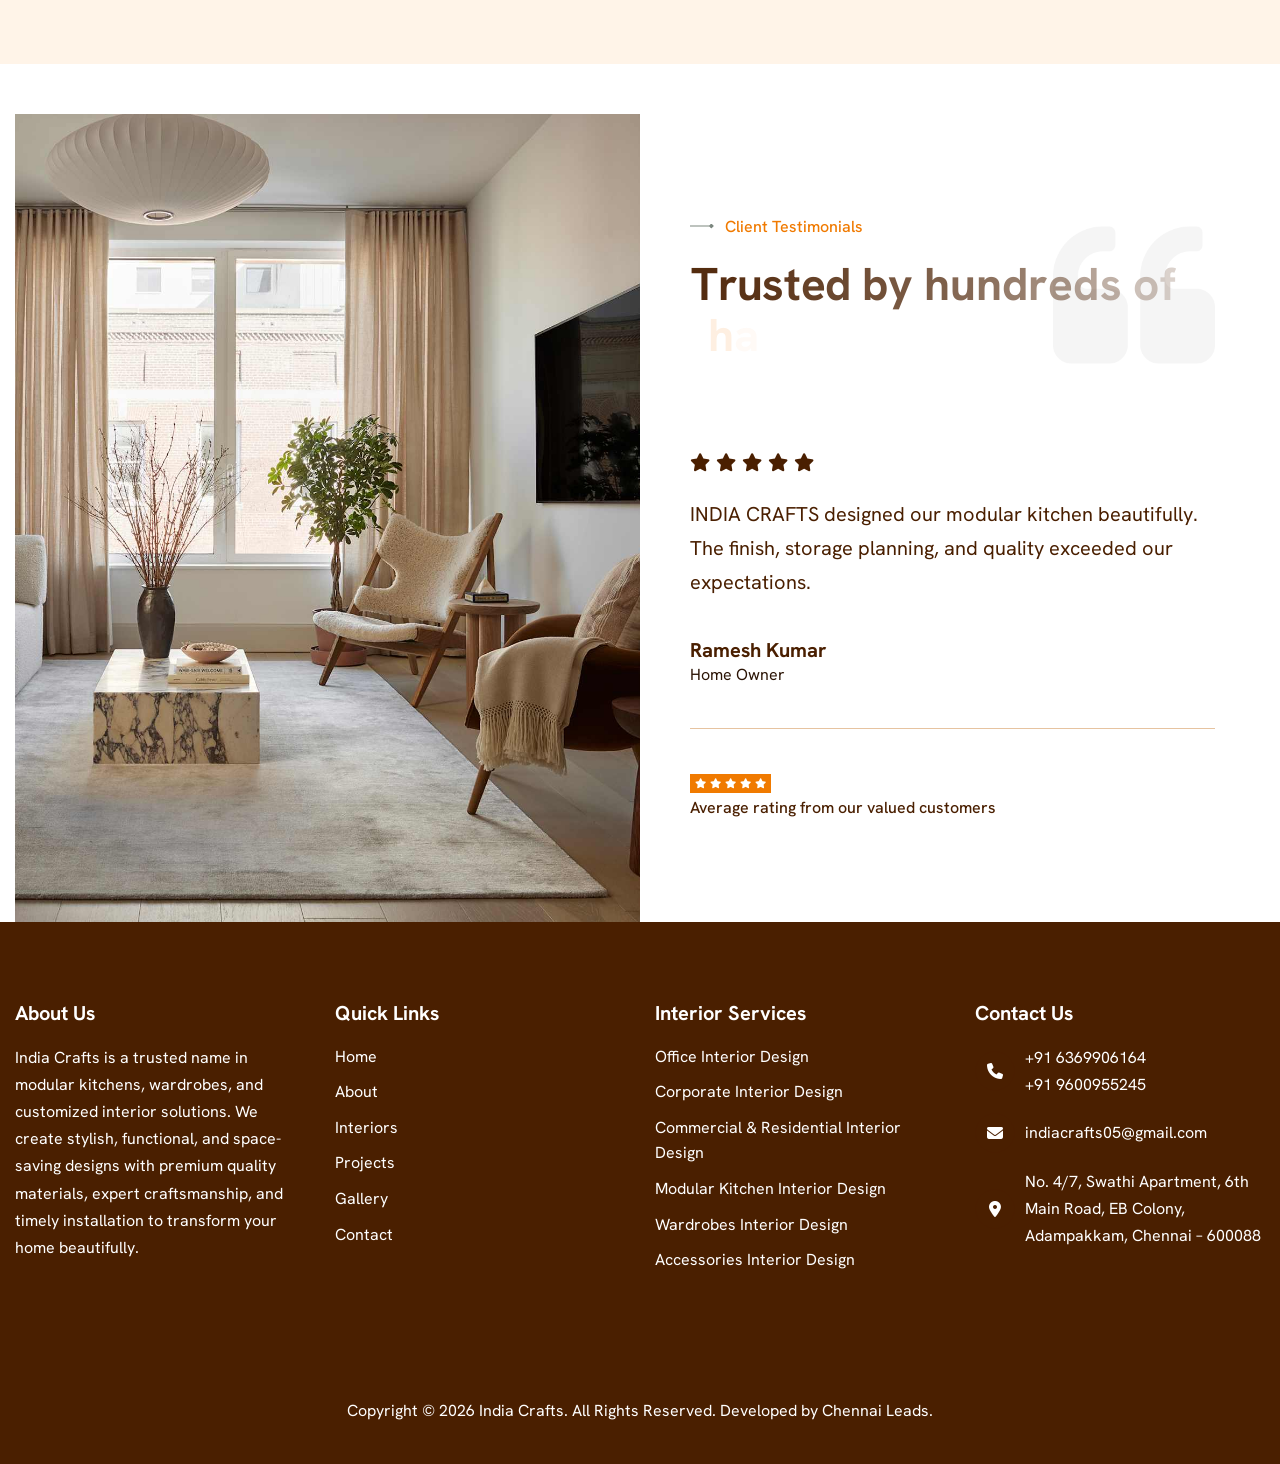
==== commit d5ecc13b: "Update index.html" ====
--- a/index.html
+++ b/index.html
@@ -36,6 +36,138 @@
 	<link href="css/custom.css" rel="stylesheet" media="screen">
 </head>
 <style>
+    /* Note Box */
+.client-scope-note{
+    background:#f8f9fa;
+    border-left:4px solid #c89b6d;
+    padding:18px 25px;
+    margin:30px 0 40px;
+    border-radius:10px;
+    font-size:15px;
+    line-height:1.8;
+}
+
+.client-gallery{
+    margin:50px 0;
+}
+
+.gallery-item{
+    position:relative;
+    overflow:hidden;
+    border-radius:15px;
+}
+
+.gallery-item::after{
+    content:"\f00e";
+    font-family:"Font Awesome 6 Free";
+    font-weight:900;
+    position:absolute;
+    top:50%;
+    left:50%;
+    transform:translate(-50%,-50%);
+    width:60px;
+    height:60px;
+    background:rgba(0,0,0,0.6);
+    color:#fff;
+    border-radius:50%;
+    display:flex;
+    align-items:center;
+    justify-content:center;
+    font-size:20px;
+    opacity:0;
+    transition:0.3s;
+    pointer-events:none;
+}
+
+.gallery-item:hover::after{
+    opacity:1;
+}
+
+.gallery-item img{
+    width:100%;
+    height:100%;
+    object-fit:cover;
+    transition:all 0.4s ease;
+}
+
+.gallery-item:hover img{
+    transform:scale(1.08);
+}
+
+.gallery-large{
+    height:320px;
+}
+
+@media (max-width: 991px){
+    .gallery-item,
+    .gallery-large{
+        height:250px;
+    }
+}
+
+@media (max-width: 767px){
+    .gallery-item,
+    .gallery-large{
+        height:220px;
+    }
+}
+
+/* Project Boxes */
+.client-category-box{
+    background:#fff;
+    padding:35px;
+    border-radius:15px;
+    box-shadow:0 10px 30px rgba(0,0,0,0.08);
+    height:100%;
+    transition:0.3s ease;
+}
+
+.client-category-box:hover{
+    transform:translateY(-5px);
+}
+
+.client-category-box h3{
+    font-size:28px;
+    font-weight:600;
+    margin-bottom:25px;
+}
+
+.client-list{
+    list-style:none;
+    margin:0;
+    padding:0;
+}
+
+.client-list li{
+    padding:14px 0;
+    border-bottom:1px solid #ececec;
+    font-size:17px;
+    font-weight:500;
+}
+
+.client-list li:last-child{
+    border-bottom:none;
+}
+
+/* Mobile */
+@media (max-width: 767px){
+
+    .gallery-item{
+        height:180px;
+    }
+
+    .gallery-large{
+        height:250px;
+    }
+
+    .client-category-box{
+        padding:25px;
+    }
+
+    .client-category-box h3{
+        font-size:24px;
+    }
+}
     .about-contact-item{
     display:flex;
     align-items:center;
@@ -761,69 +893,117 @@
   
 
 <!-- Our Clients / Project Scope Start -->
-
 <div class="our-clients" style="margin-top: 70px;">
     <div class="container">
         <div class="row">
             <div class="col-lg-12">
                 <div class="our-clients-box">
 
-                <!-- Section Title Start -->
-                <div class="section-title text-center">
-                    <h3 class="wow fadeInUp">Our Clients</h3>
-                    <h2 class="text-anime-style-2" data-cursor="-opaque">
-                        Delivering Excellence Across Commercial & Residential Projects
-                    </h2>
-                    <p class="wow fadeInUp" data-wow-delay="0.2s">
-                        Our expertise spans a wide range of commercial and residential projects, delivering quality workmanship, innovative solutions, and reliable execution. We have successfully contributed to projects associated with leading organizations, institutions, and residential developments.
-                    </p>
-                </div>
-                <!-- Section Title End -->
-
-                <!-- Note Start -->
-                <div class="client-scope-note wow fadeInUp" data-wow-delay="0.3s">
-                    <strong>Note:</strong> The following names represent projects, developments, institutions, or organizations where our scope of work has been executed. These are showcased as part of our project experience and portfolio.
-                </div>
-                <!-- Note End -->
-
-                <div class="row g-4 mt-4">
-
-                    <!-- Commercial Projects -->
-                    <div class="col-lg-6">
-                        <div class="client-category-box wow fadeInUp">
-                            <h3>Commercial Projects</h3>
-                            <ul class="client-list">
-                                <li>MRF</li>
-                                <li>IIT</li>
-                                <li>Larsen & Toubro (L&T)</li>
-                            </ul>
-                        </div>
-                    </div>
-
-                    <!-- Residential Projects -->
-                    <div class="col-lg-6">
-                        <div class="client-category-box wow fadeInUp" data-wow-delay="0.2s">
-                            <h3>Residential Projects</h3>
-                            <ul class="client-list">
-                                <li>Casagrand</li>
-                                <li>Appaswamy Real Estates</li>
-                                <li>Keeranatham</li>
-                                <li>ZebraLearn</li>
-                                <li>Urban Tree</li>
-                                <li>True Value Homes (TVH)</li>
-                                <li>VGN</li>
-                            </ul>
-                        </div>
-                    </div>
-
-                </div>
-
+                    <!-- Section Title Start -->
+                    <div class="section-title text-center">
+                        <h3 class="wow fadeInUp">Our Clients</h3>
+                        <h2 class="text-anime-style-2" data-cursor="-opaque">
+                            Delivering Excellence Across Commercial & Residential Projects
+                        </h2>
+                        <p class="wow fadeInUp" data-wow-delay="0.2s">
+                            Our expertise spans a wide range of commercial and residential projects, delivering quality workmanship, innovative solutions, and reliable execution. We have successfully contributed to projects associated with leading organizations, institutions, and residential developments.
+                        </p>
+                    </div>
+                    <!-- Section Title End -->
+
+                    <!-- Note Start -->
+                    <div class="client-scope-note wow fadeInUp" data-wow-delay="0.3s">
+                        <strong>Note:</strong> The following names represent projects, developments, institutions, or organizations where our scope of work has been executed. These are showcased as part of our project experience and portfolio.
+                    </div>
+                    <!-- Note End -->
+
+              <div class="client-gallery wow fadeInUp" data-wow-delay="0.4s">
+
+    <!-- First Row -->
+    <div class="row">
+        <div class="col-lg-4 col-md-4 col-12 mb-4">
+            <div class="gallery-item">
+                <a href="images/2400328064 - INDIA KRAFT_page-0001.jpg" target="_blank">
+                    <img src="images/2400328064 - INDIA KRAFT_page-0001.jpg" alt="Project Image 1">
+                </a>
+            </div>
+        </div>
+
+        <div class="col-lg-4 col-md-4 col-12 mb-4">
+            <div class="gallery-item">
+                <a href="images/2400328064 - INDIA KRAFT_page-0002.jpg" target="_blank">
+                    <img src="images/2400328064 - INDIA KRAFT_page-0002.jpg" alt="Project Image 2">
+                </a>
+            </div>
+        </div>
+
+        <div class="col-lg-4 col-md-4 col-12 mb-4">
+            <div class="gallery-item">
+                <a href="images/PO-RTI001 RAYTECH INDIA 27042026_page-0001.jpg" target="_blank">
+                    <img src="images/PO-RTI001 RAYTECH INDIA 27042026_page-0001.jpg" alt="Project Image 3">
+                </a>
             </div>
         </div>
     </div>
+
+    <!-- Second Row -->
+    <div class="row">
+        <div class="col-lg-6 col-md-6 col-12 mb-4">
+            <div class="gallery-item gallery-large">
+                <a href="images/wall - 2- new.jpg.jpeg" target="_blank">
+                    <img src="images/wall - 2- new.jpg.jpeg" alt="Project Image 4">
+                </a>
+            </div>
+        </div>
+
+        <div class="col-lg-6 col-md-6 col-12 mb-4">
+            <div class="gallery-item gallery-large">
+                <a href="images/wall-1.JPG.jpeg" target="_blank">
+                    <img src="images/wall-1.JPG.jpeg" alt="Project Image 5">
+                </a>
+            </div>
+        </div>
+    </div>
+
 </div>
 
-
+                    <div class="row g-4 mt-5">
+
+                        <!-- Commercial Projects -->
+                        <div class="col-lg-6">
+                            <div class="client-category-box wow fadeInUp">
+                                <h3>Commercial Projects</h3>
+                                <ul class="client-list">
+                                    <li>MRF</li>
+                                    <li>IIT</li>
+                                    <li>Larsen & Toubro (L&T)</li>
+                                    <li>Ray Tech</li>
+                                </ul>
+                            </div>
+                        </div>
+
+                        <!-- Residential Projects -->
+                        <div class="col-lg-6">
+                            <div class="client-category-box wow fadeInUp" data-wow-delay="0.2s">
+                                <h3>Residential Projects</h3>
+                                <ul class="client-list">
+                                    <li>Casagrand</li>
+                                    <li>Appaswamy Real Estates</li>
+                                    <li>Keeranatham</li>
+                                    <li>ZebraLearn</li>
+                                    <li>Urban Tree</li>
+                                    <li>True Value Homes (TVH)</li>
+                                    <li>VGN</li>
+                                </ul>
+                            </div>
+                        </div>
+
+                    </div>
+
+                </div>
+            </div>
+        </div>
+    </div>
 </div>
 <!-- Our Clients / Project Scope End -->
 
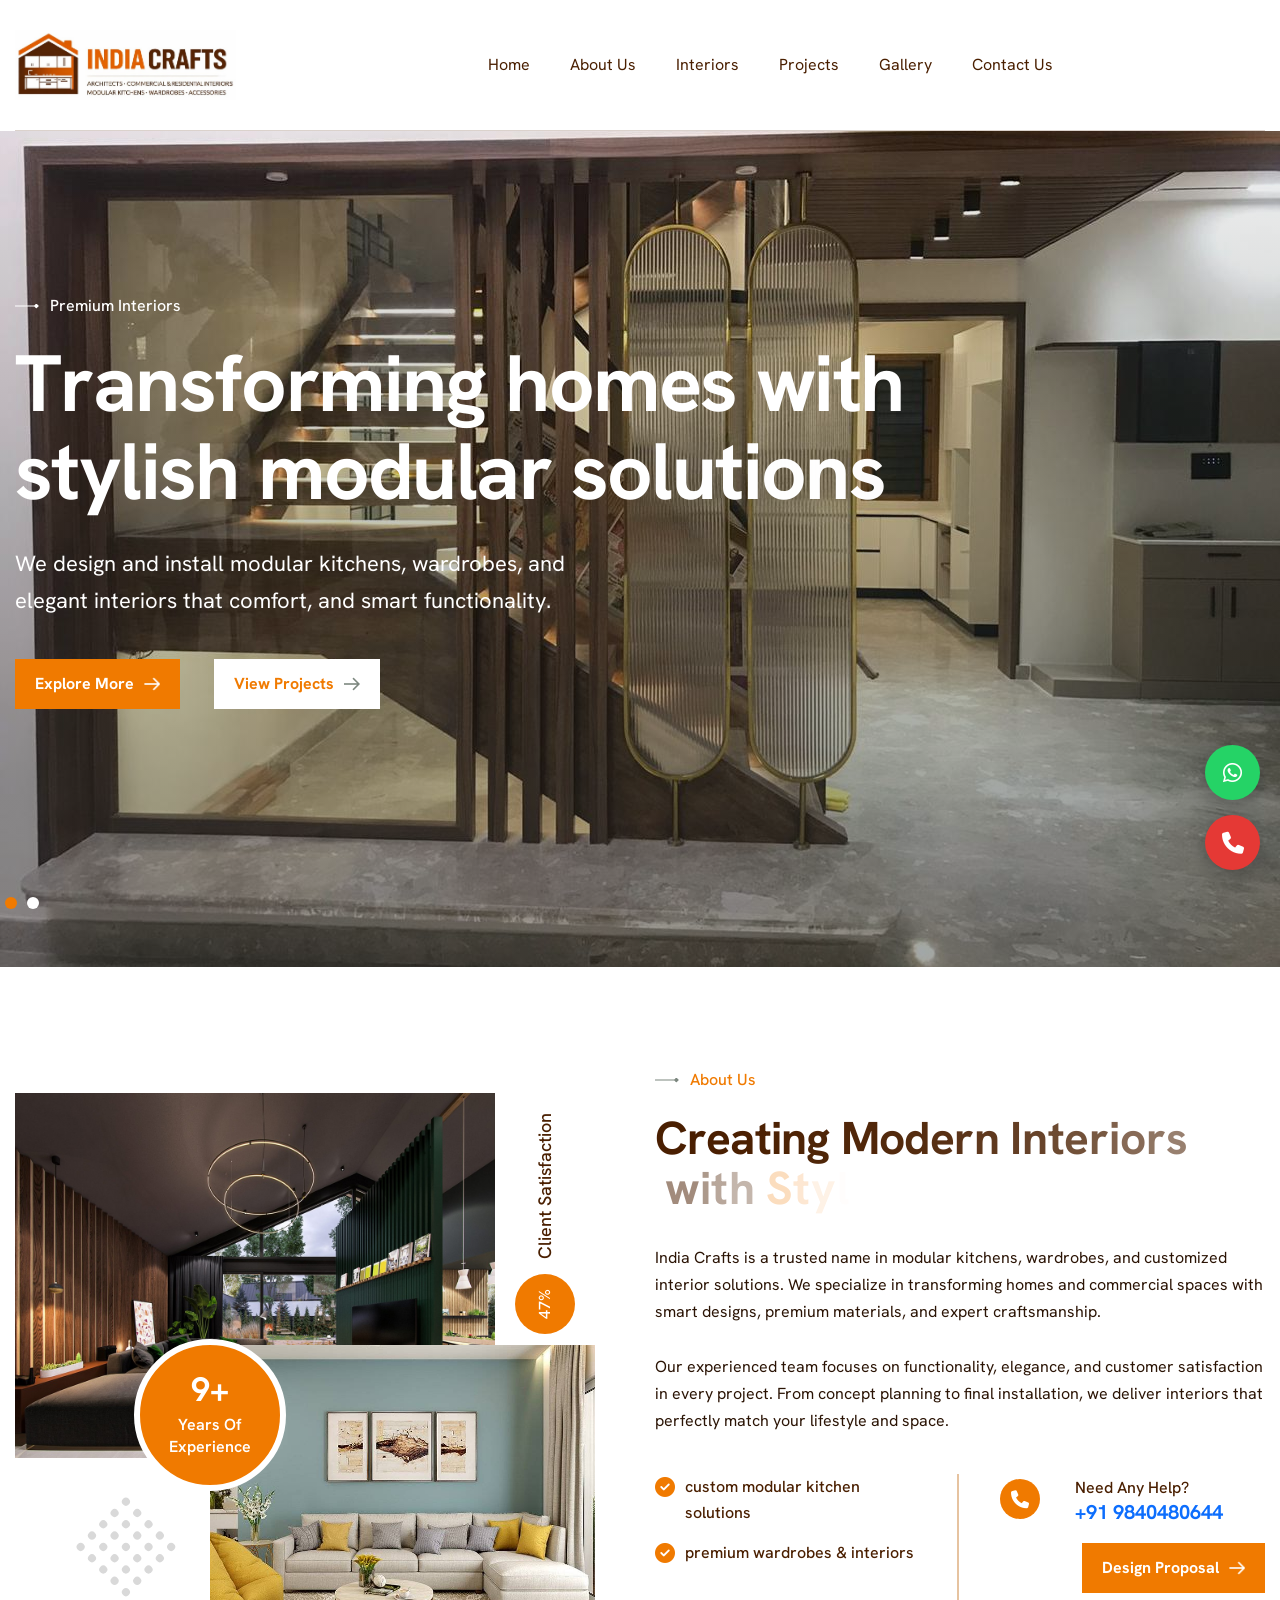
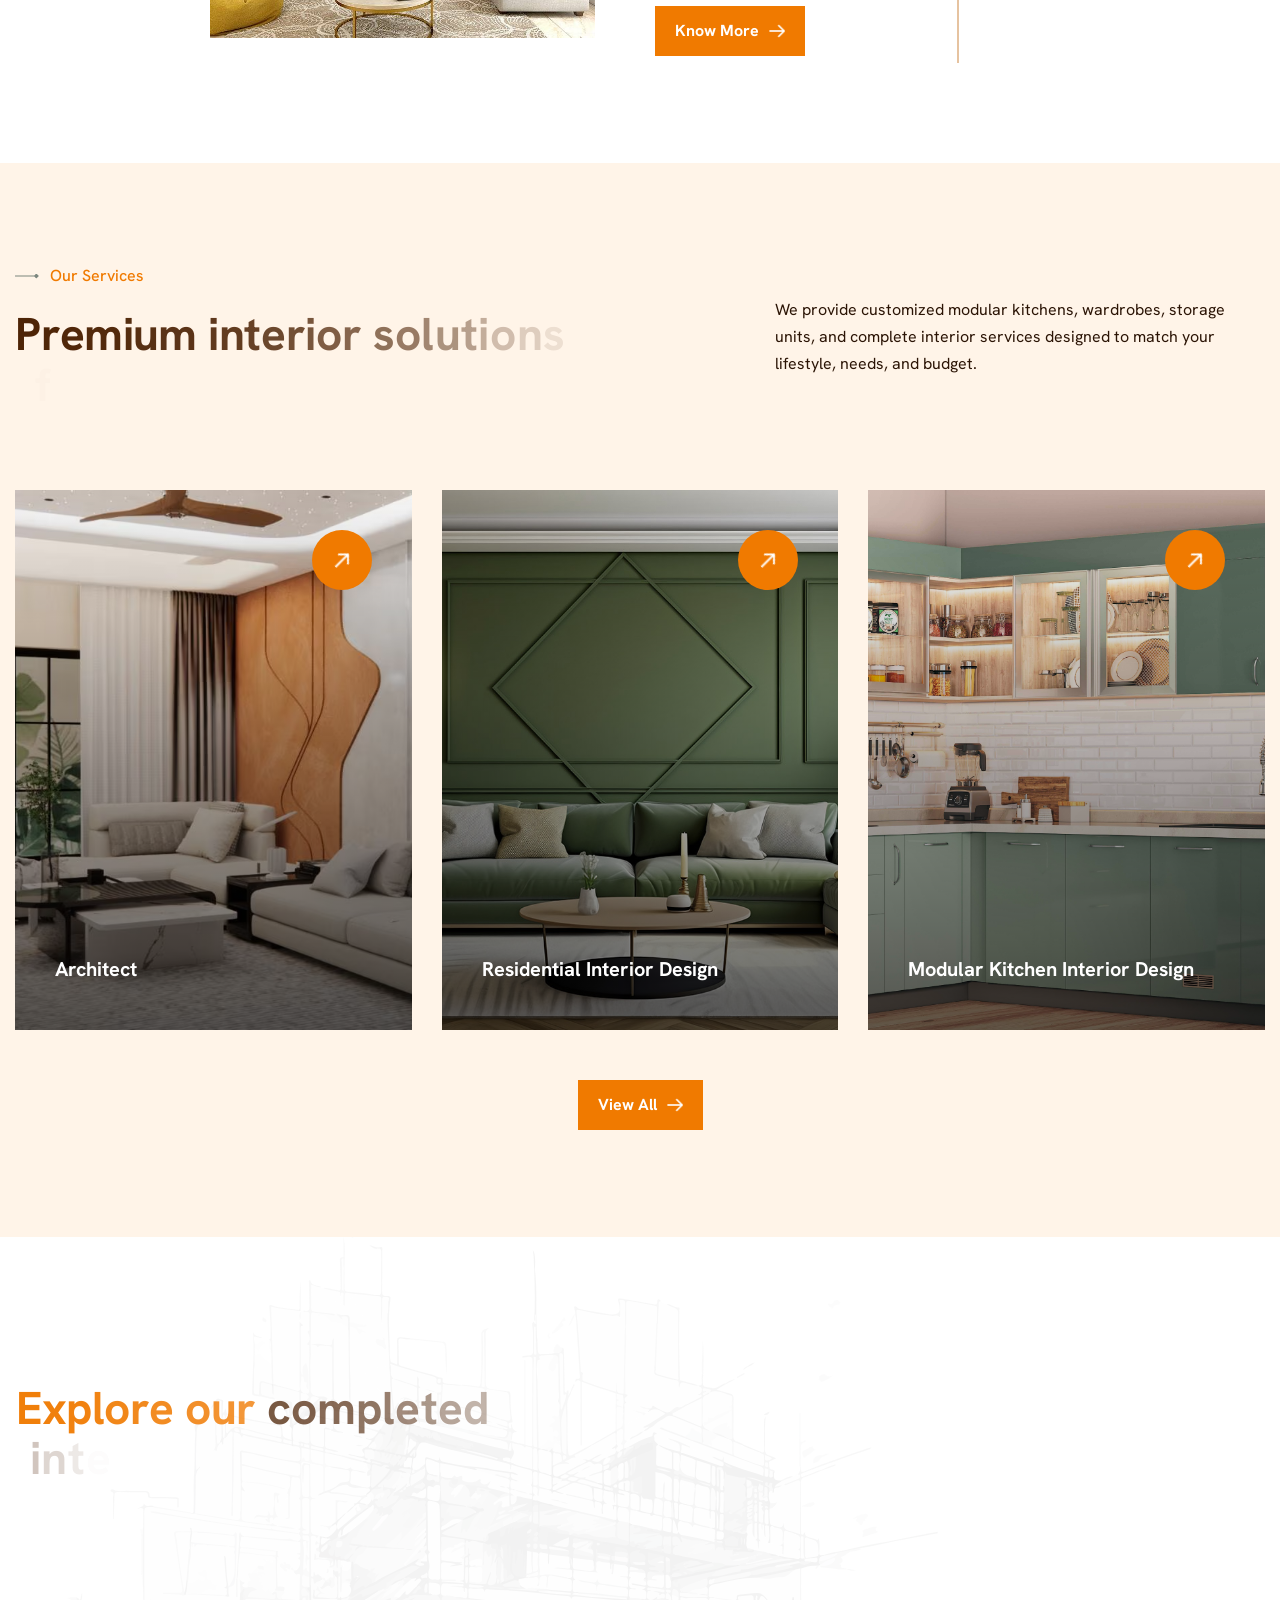
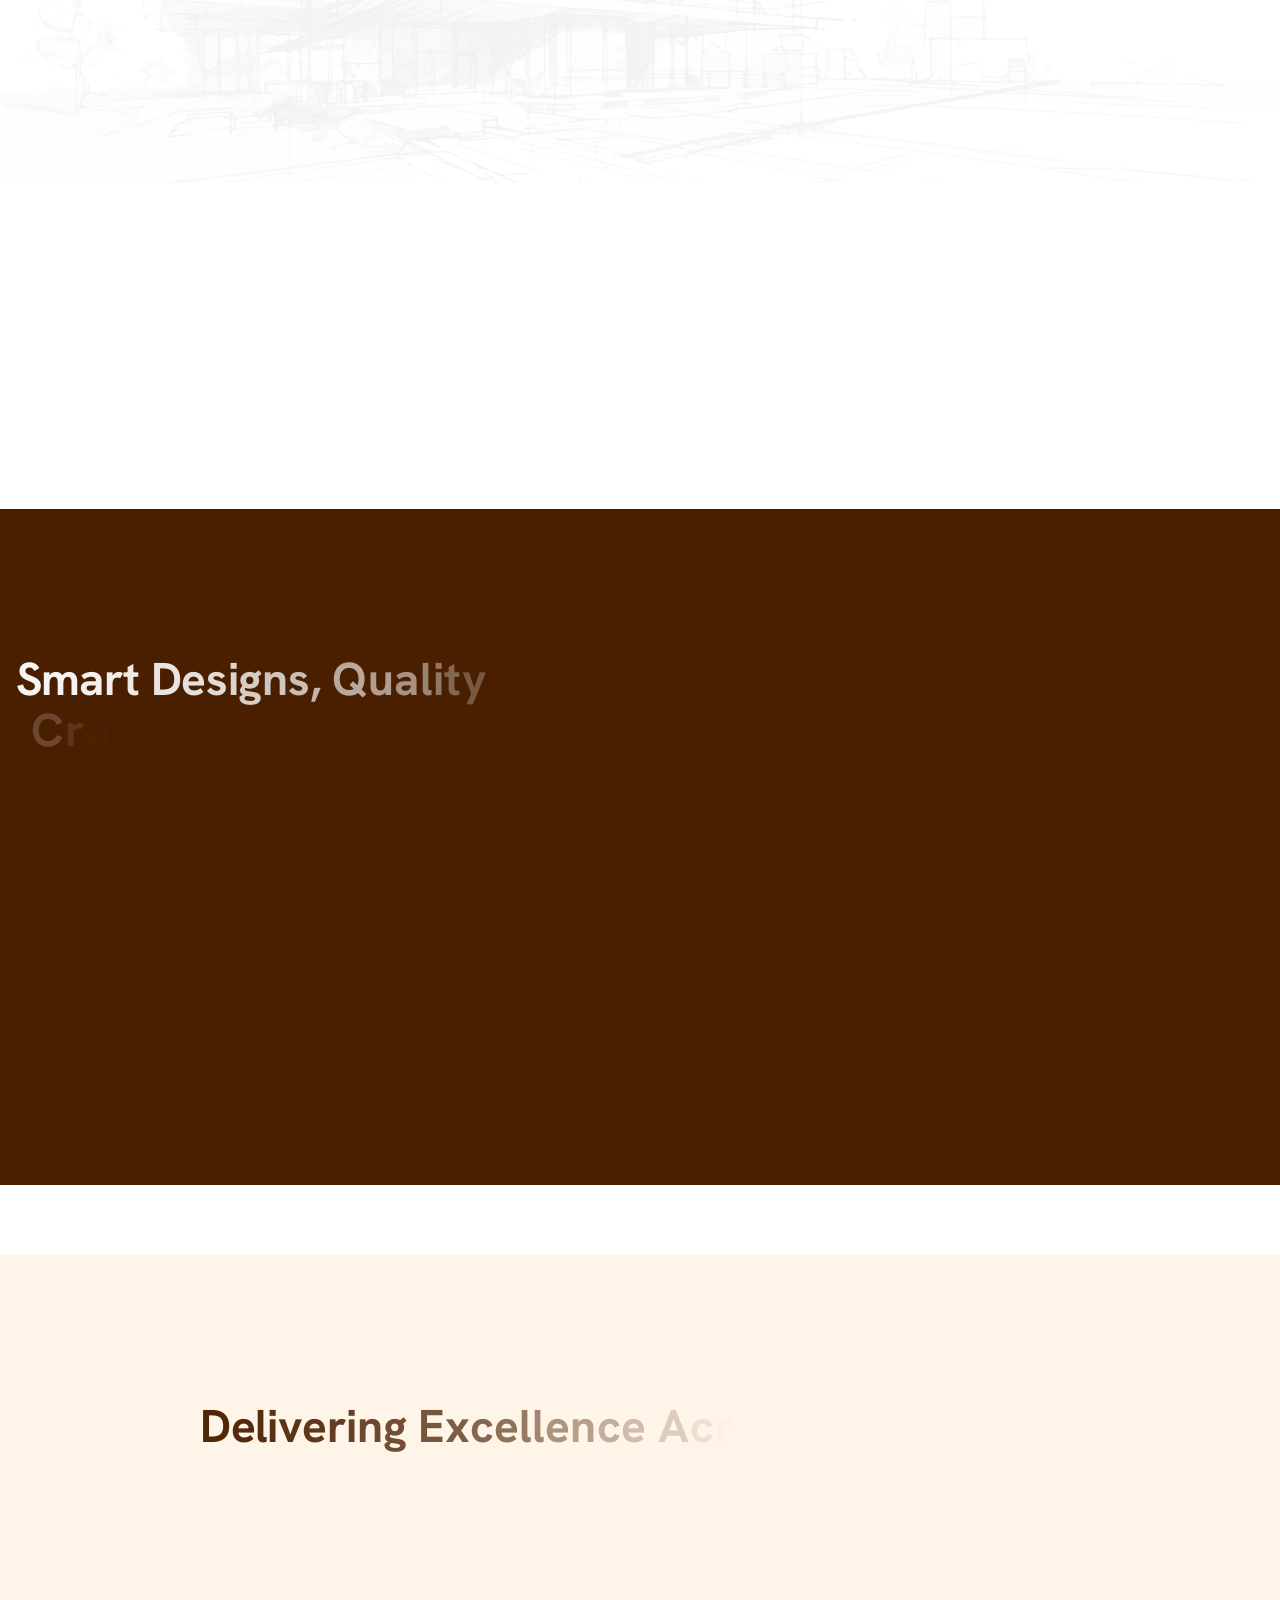
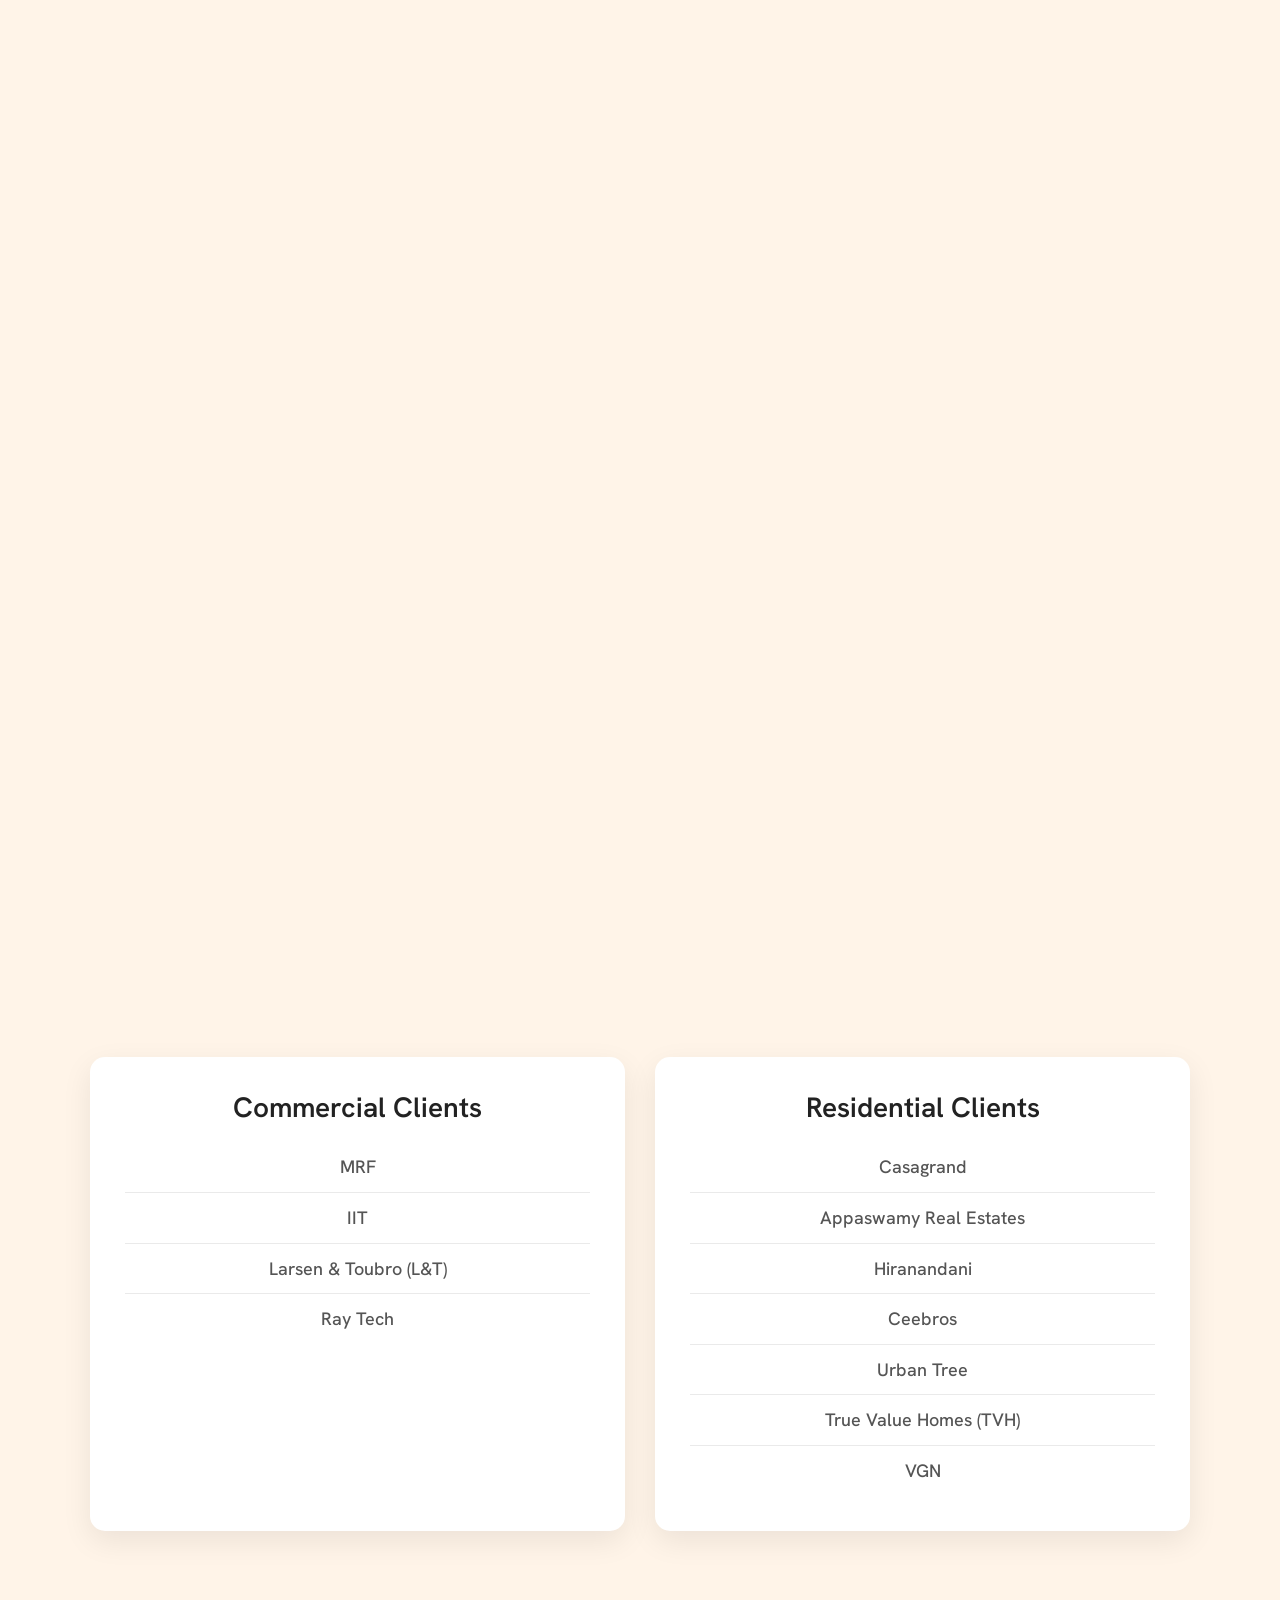
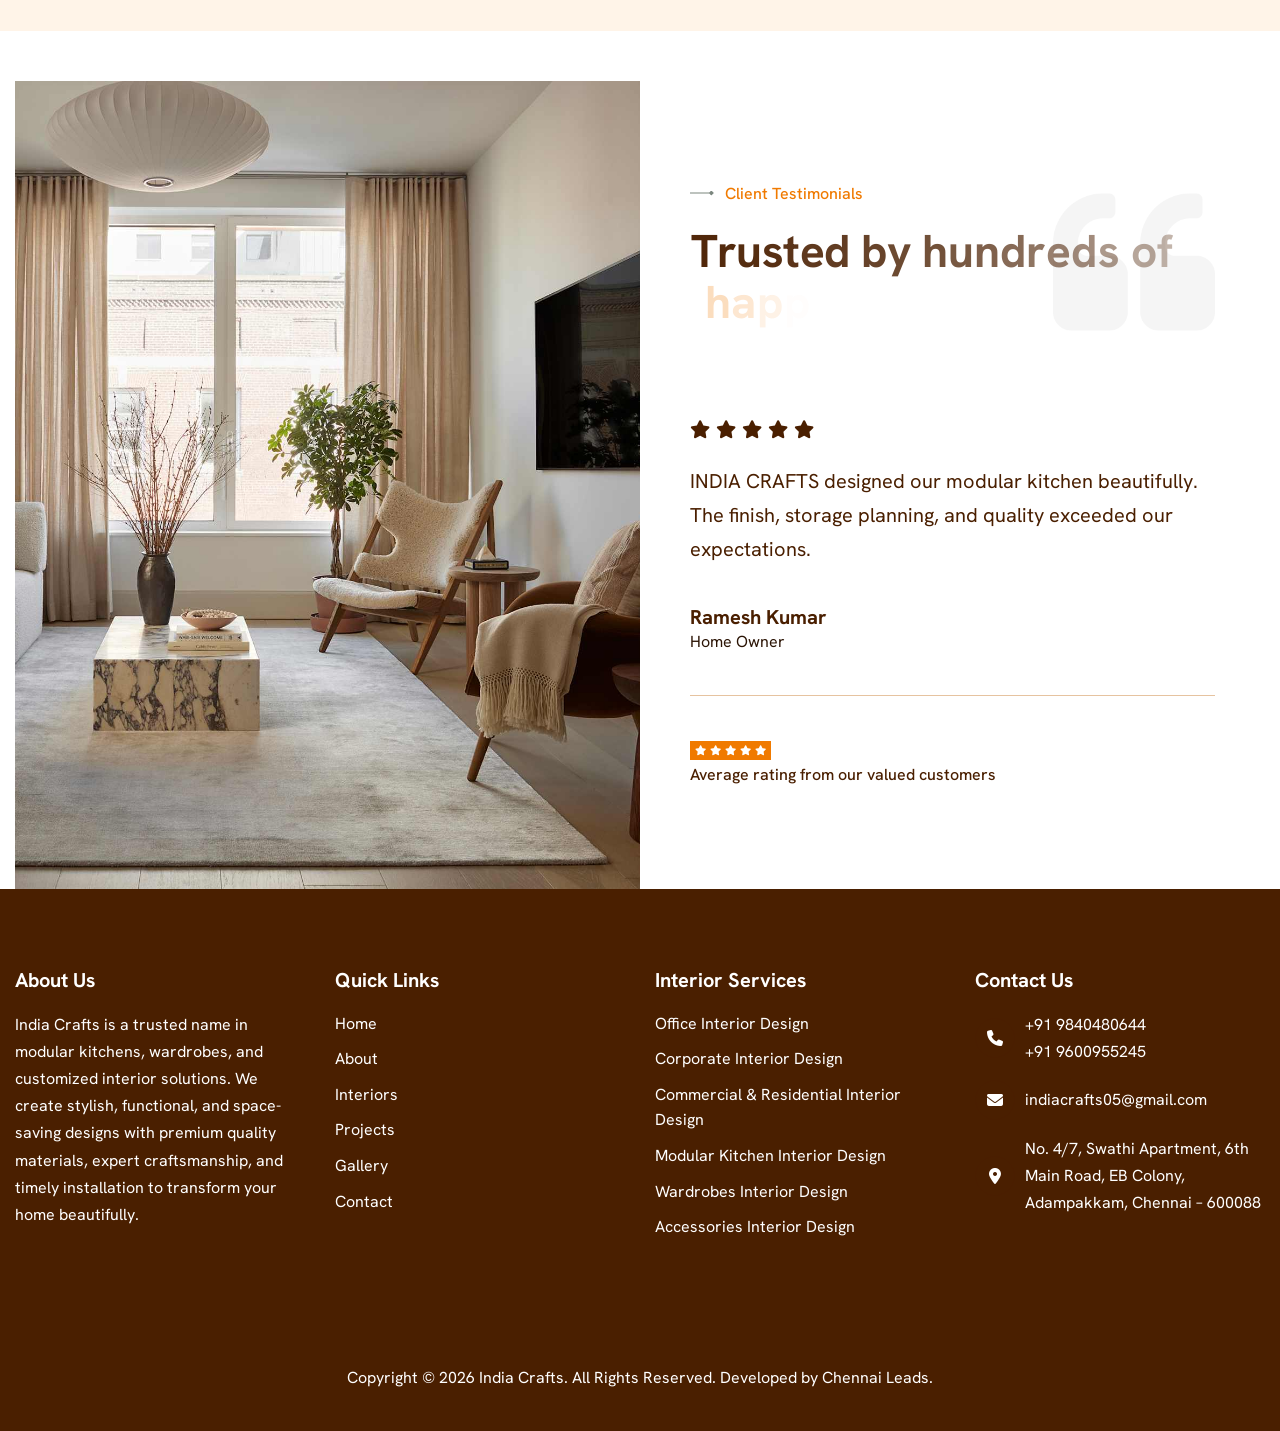
==== commit 5998a618: "Update index.html" ====
--- a/index.html
+++ b/index.html
@@ -36,6 +36,66 @@
 	<link href="css/custom.css" rel="stylesheet" media="screen">
 </head>
 <style>
+  
+.client-scope-note{
+    background:#f8f9fa;
+    border-left:4px solid #c89b6d;
+    padding:18px 22px;
+    margin:35px auto;
+    border-radius:10px;
+    font-size:15px;
+    line-height:1.8;
+    max-width:1000px;
+}
+
+.client-category-box{
+    background:#ffffff;
+    padding:35px;
+    border-radius:15px;
+    box-shadow:0 10px 30px rgba(0,0,0,0.08);
+    height:100%;
+    transition:all 0.3s ease;
+}
+
+.client-category-box:hover{
+    transform:translateY(-5px);
+}
+
+.client-category-box h3{
+    font-size:28px;
+    font-weight:600;
+    margin-bottom:25px;
+    color:#222;
+}
+
+.client-list{
+    list-style:none;
+    padding:0;
+    margin:0;
+}
+
+.client-list li{
+    padding:14px 0;
+    border-bottom:1px solid #ececec;
+    font-size:17px;
+    font-weight:500;
+    color:#555;
+}
+
+.client-list li:last-child{
+    border-bottom:none;
+}
+
+@media (max-width: 767px){
+    .client-category-box{
+        padding:25px;
+    }
+
+    .client-category-box h3{
+        font-size:24px;
+    }
+}
+
     /* Note Box */
 .client-scope-note{
     background:#f8f9fa;
@@ -345,7 +405,7 @@
                                  <ul>                                        
                                         <li class="nav-item"><a class="nav-link" href="office.html">Office Interior Design</a></li>
                                         <li class="nav-item"><a class="nav-link" href="corporate.html">Corporate Interior Design</a></li>
-                                        <li class="nav-item"><a class="nav-link" href="residential.html">Residential Interior Design</a></li>
+                                        <li class="nav-item"><a class="nav-link" href="residential.html">Commercial & Residential Interior Design</a></li>
                                         <li class="nav-item"><a class="nav-link" href="modular.html">Modular Kitchen Interior Design</a></li>
                                         <li class="nav-item"><a class="nav-link" href="wardrobes.html">Wardrobes Interior Design</a></li>
                                         <li class="nav-item"><a class="nav-link" href="accesories.html">Accessories Interior Design</a></li>
@@ -504,7 +564,7 @@
                         </figure>
 
                         <div class="experience-counter">
-                            <h3><span class="counter">10</span>+</h3>
+                            <h3><span class="counter">20</span>+</h3>
                             <p>Years of experience</p>
                         </div>
                     </div>
@@ -566,7 +626,7 @@
 
         <div class="about-contact-content">
             <p>Need Any Help?</p>
-            <h3><a href="tel:+916369906164">+91 6369906164</a></h3>
+            <h3><a href="tel:+919840480644">+91 9840480644</a></h3>
         </div>
 
         <div class="about-us-content-btn">
@@ -972,7 +1032,7 @@
                         <!-- Commercial Projects -->
                         <div class="col-lg-6">
                             <div class="client-category-box wow fadeInUp">
-                                <h3>Commercial Projects</h3>
+                                <h3>Commercial Clients</h3>
                                 <ul class="client-list">
                                     <li>MRF</li>
                                     <li>IIT</li>
@@ -985,12 +1045,12 @@
                         <!-- Residential Projects -->
                         <div class="col-lg-6">
                             <div class="client-category-box wow fadeInUp" data-wow-delay="0.2s">
-                                <h3>Residential Projects</h3>
+                                <h3>Residential Clients</h3>
                                 <ul class="client-list">
                                     <li>Casagrand</li>
                                     <li>Appaswamy Real Estates</li>
-                                    <li>Keeranatham</li>
-                                    <li>ZebraLearn</li>
+                                    <li>Hiranandani</li>
+                                    <li>Ceebros</li>
                                     <li>Urban Tree</li>
                                     <li>True Value Homes (TVH)</li>
                                     <li>VGN</li>
@@ -1007,66 +1067,7 @@
 </div>
 <!-- Our Clients / Project Scope End -->
 
-<style>
-.client-scope-note{
-    background:#f8f9fa;
-    border-left:4px solid #c89b6d;
-    padding:18px 22px;
-    margin:35px auto;
-    border-radius:10px;
-    font-size:15px;
-    line-height:1.8;
-    max-width:1000px;
-}
-
-.client-category-box{
-    background:#ffffff;
-    padding:35px;
-    border-radius:15px;
-    box-shadow:0 10px 30px rgba(0,0,0,0.08);
-    height:100%;
-    transition:all 0.3s ease;
-}
-
-.client-category-box:hover{
-    transform:translateY(-5px);
-}
-
-.client-category-box h3{
-    font-size:28px;
-    font-weight:600;
-    margin-bottom:25px;
-    color:#222;
-}
-
-.client-list{
-    list-style:none;
-    padding:0;
-    margin:0;
-}
-
-.client-list li{
-    padding:14px 0;
-    border-bottom:1px solid #ececec;
-    font-size:17px;
-    font-weight:500;
-    color:#555;
-}
-
-.client-list li:last-child{
-    border-bottom:none;
-}
-
-@media (max-width: 767px){
-    .client-category-box{
-        padding:25px;
-    }
-
-    .client-category-box h3{
-        font-size:24px;
-    }
-}
-</style>
+
 
 
 
@@ -1295,7 +1296,7 @@
                                 <i class="fa-solid fa-phone"></i>
                             </div>
                             <div class="footer-contact-content">
-                                <p>+91 6369906164</p>
+                                <p>+91 9840480644</p>
                                 <p>+91 9600955245</p>
                             </div>
                         </div>
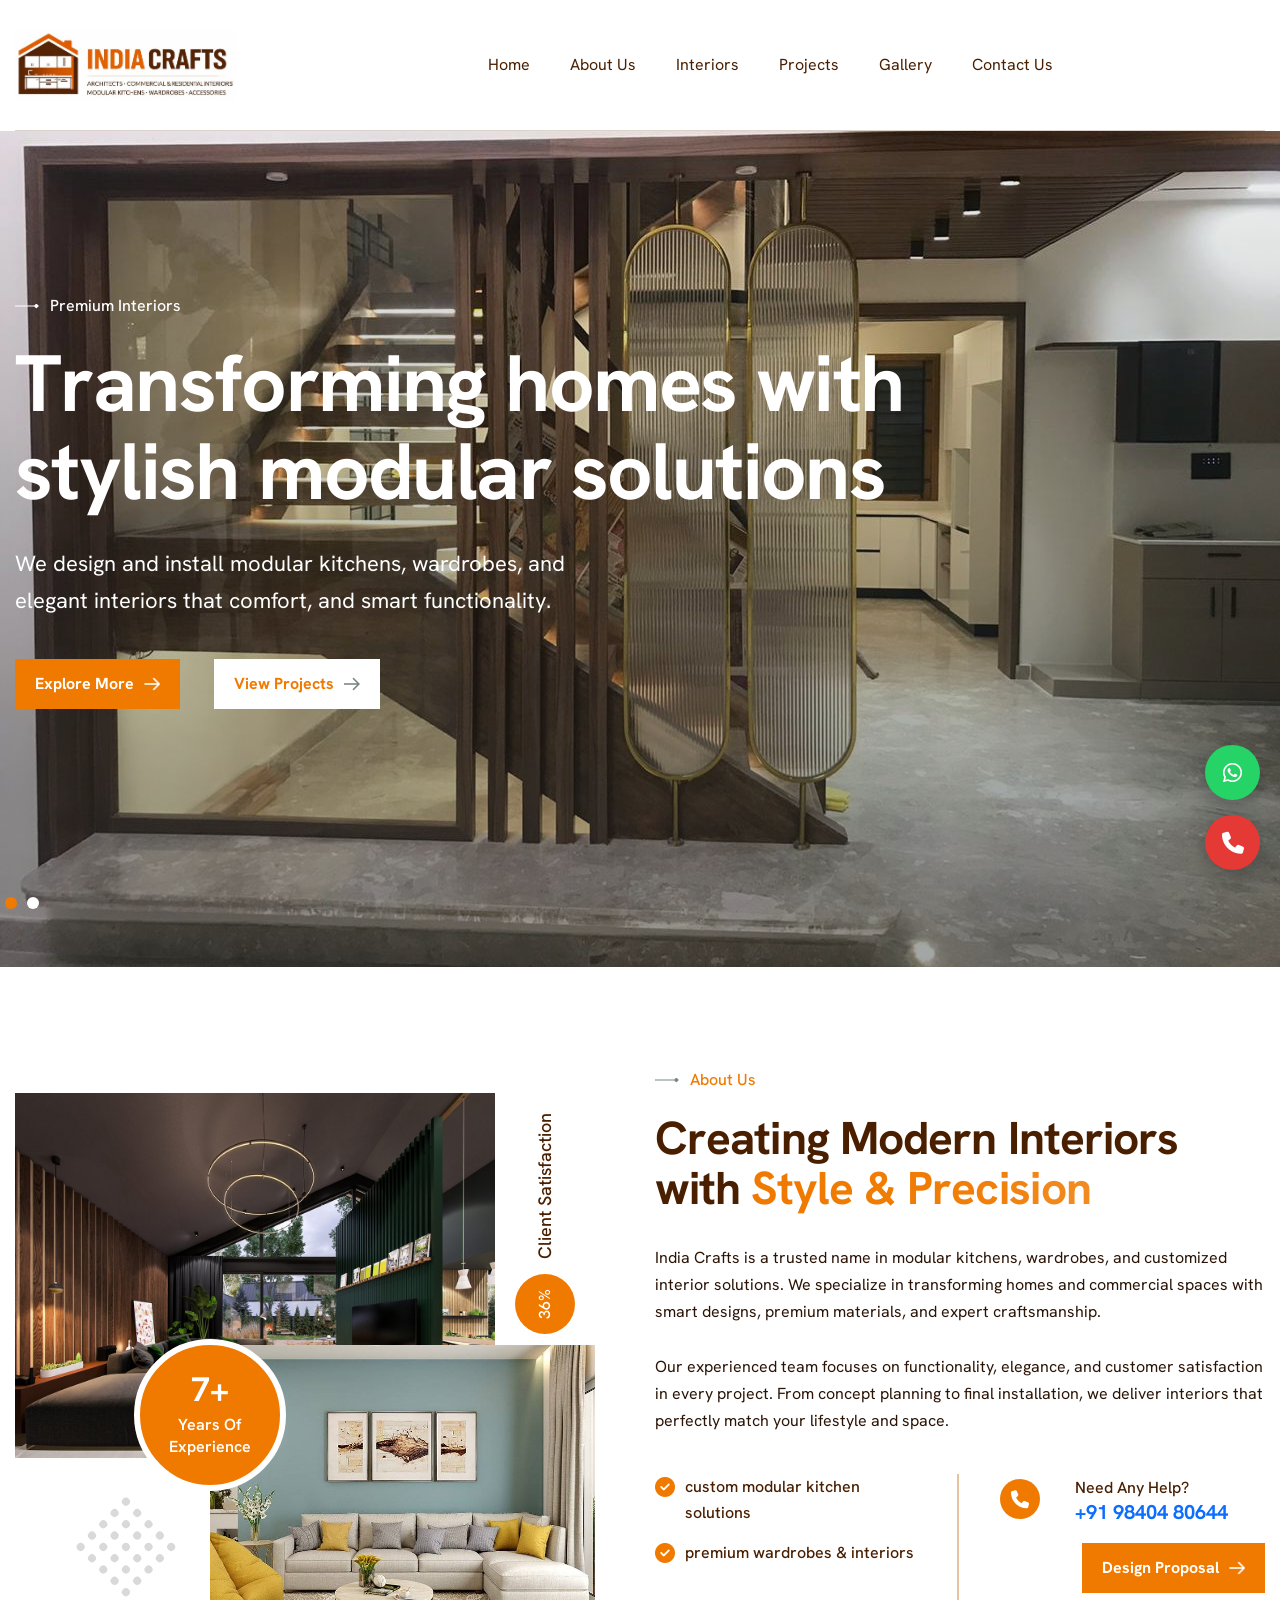
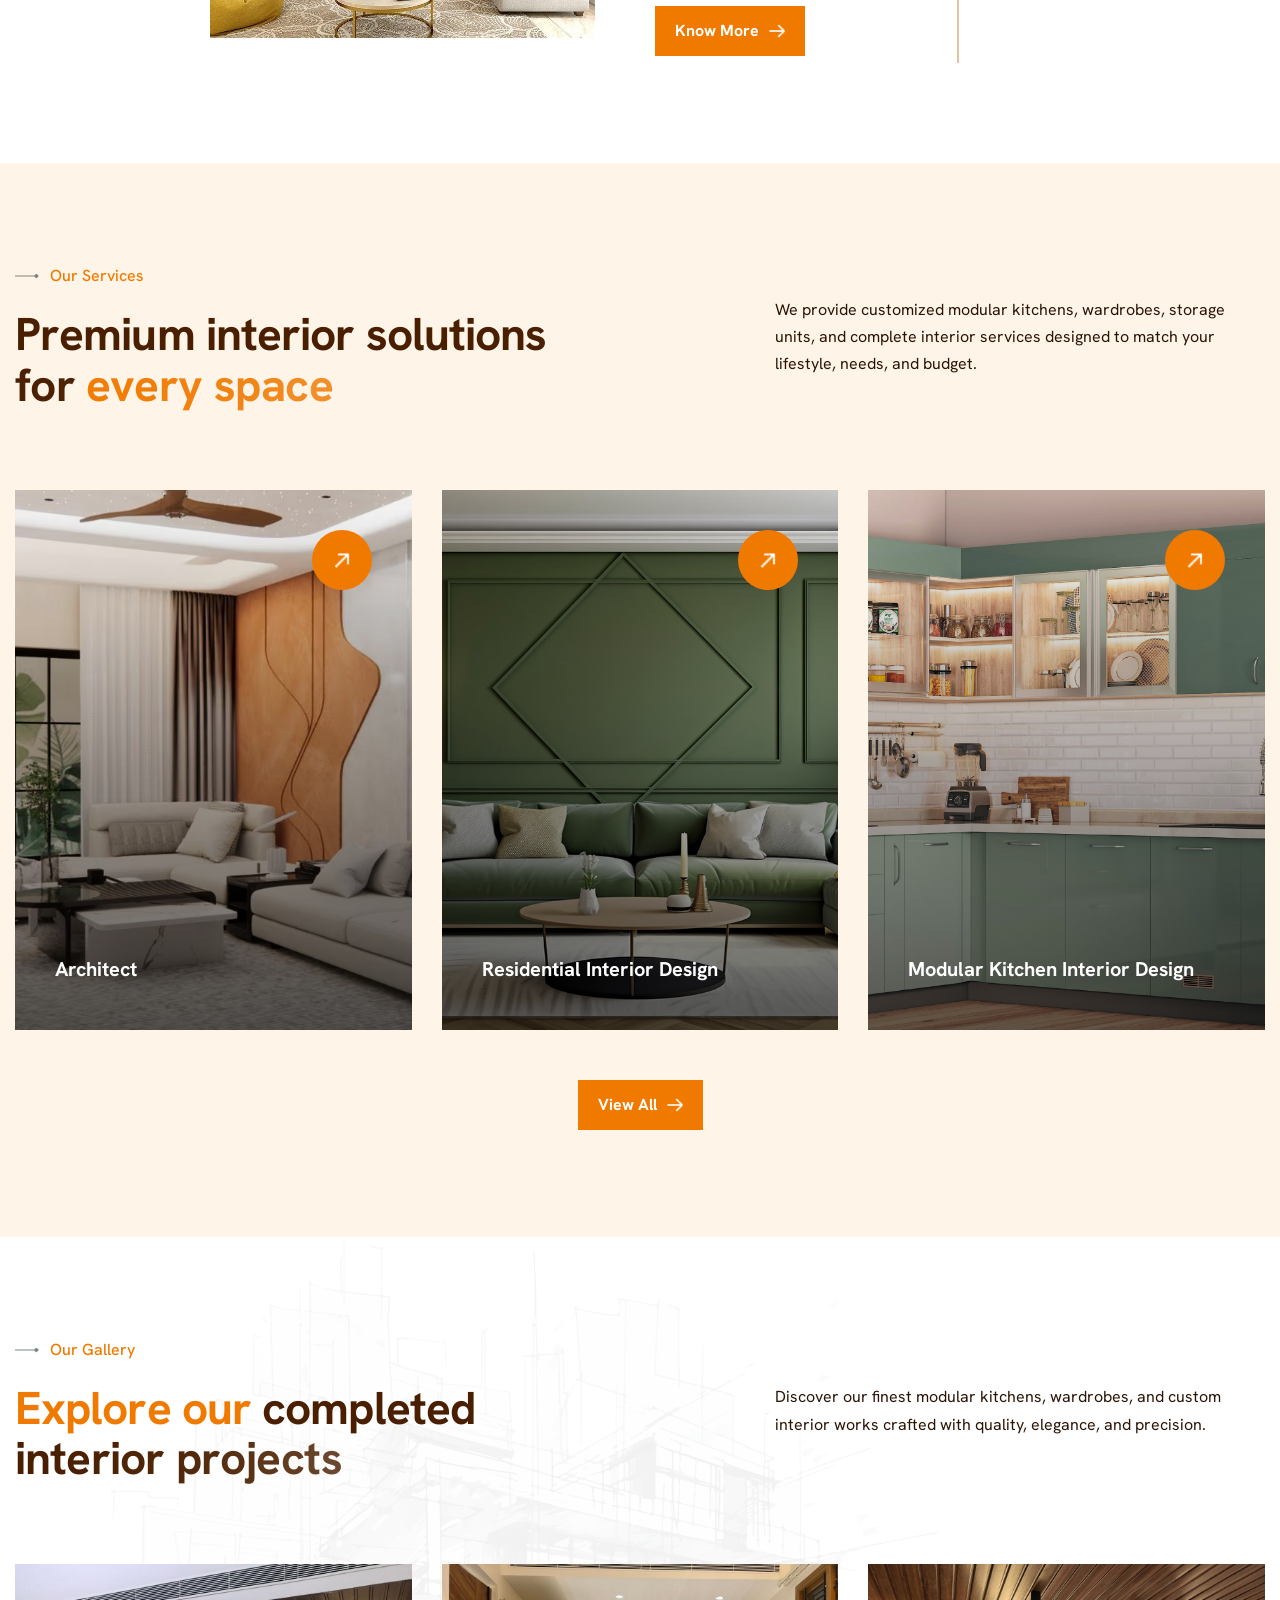
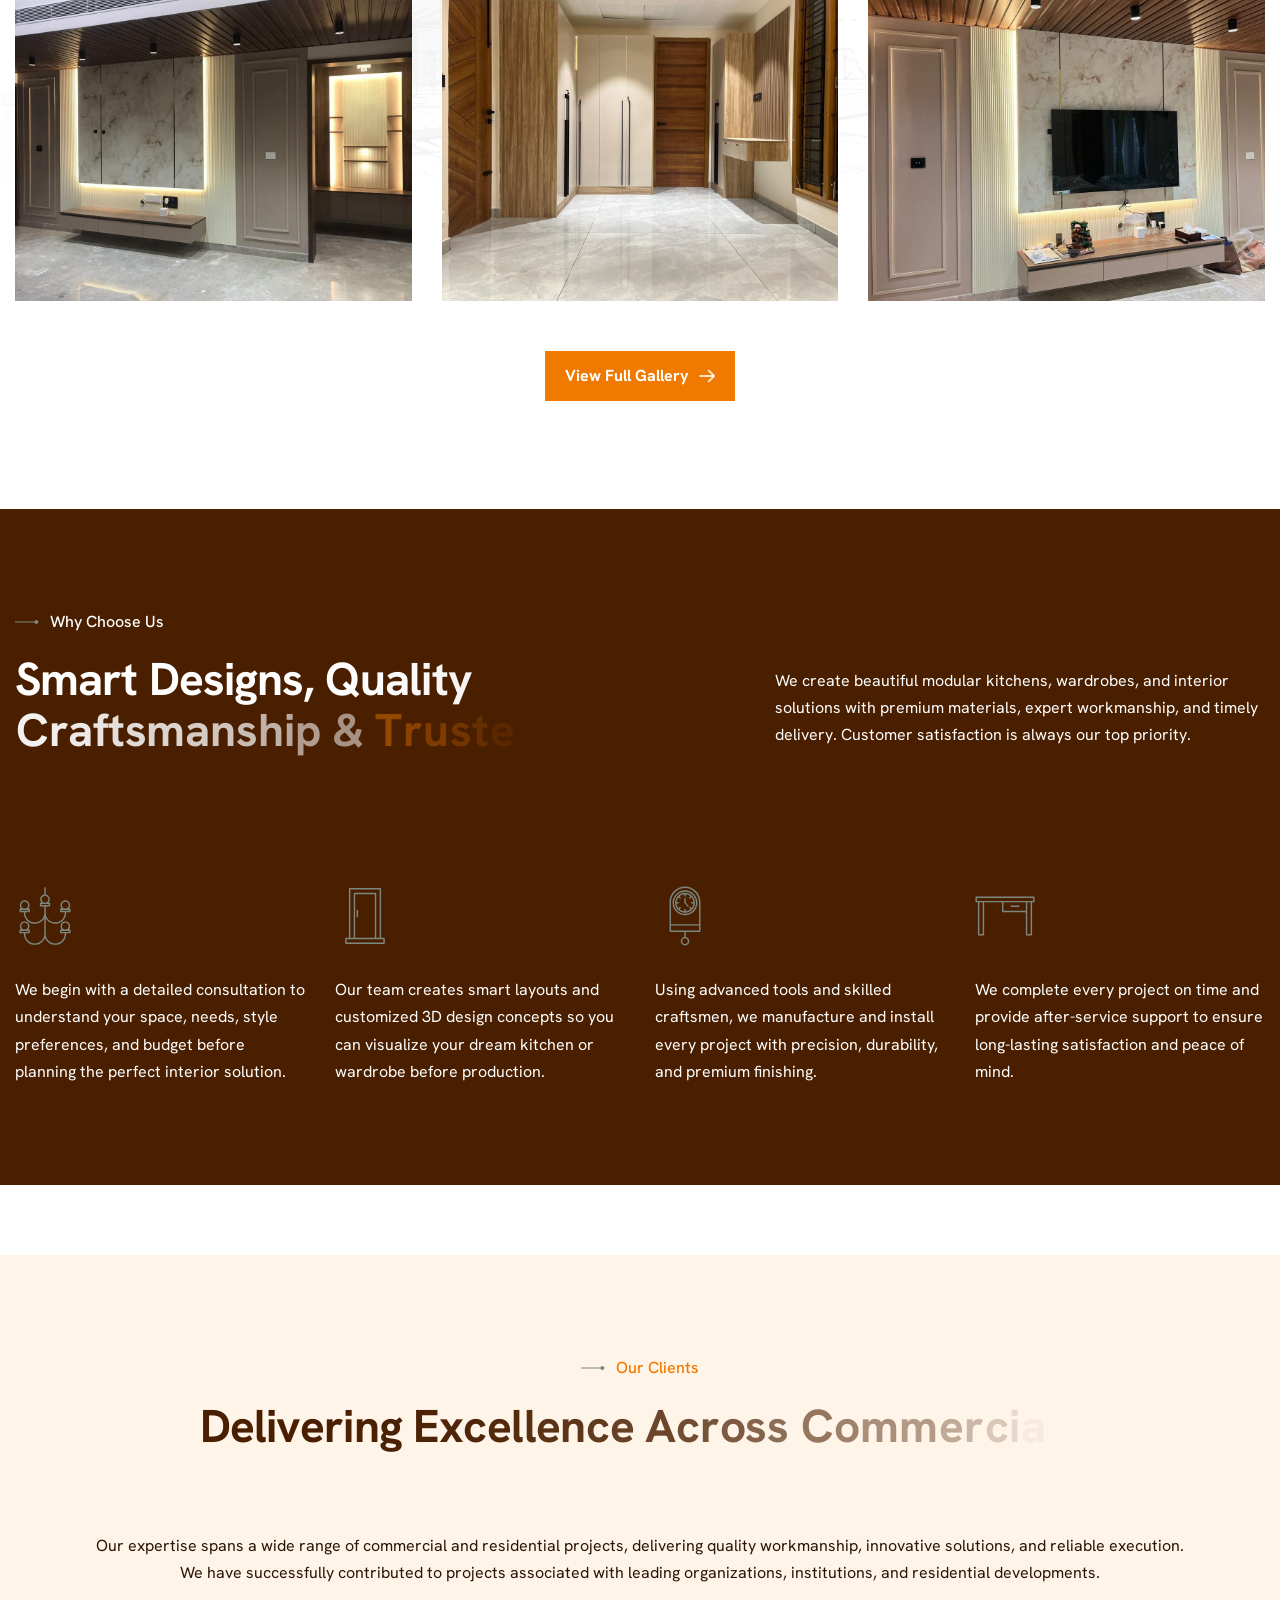
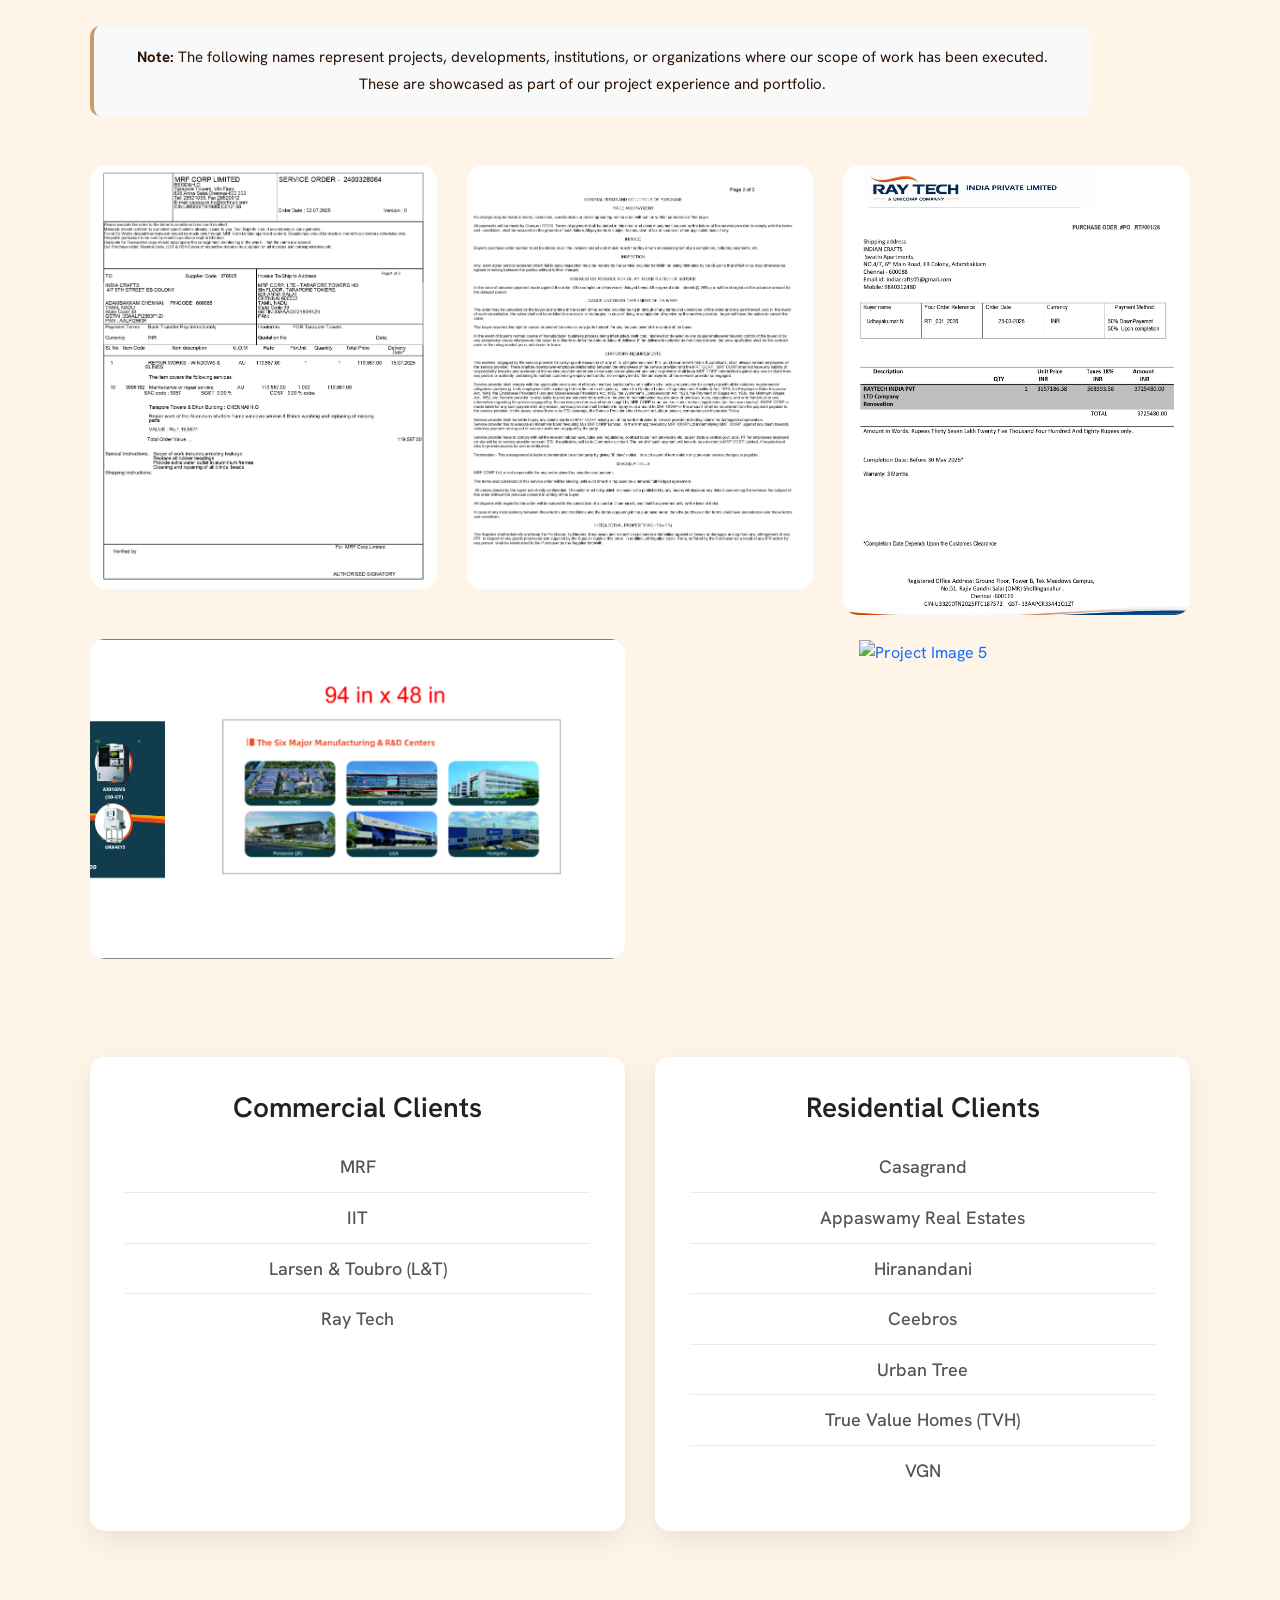
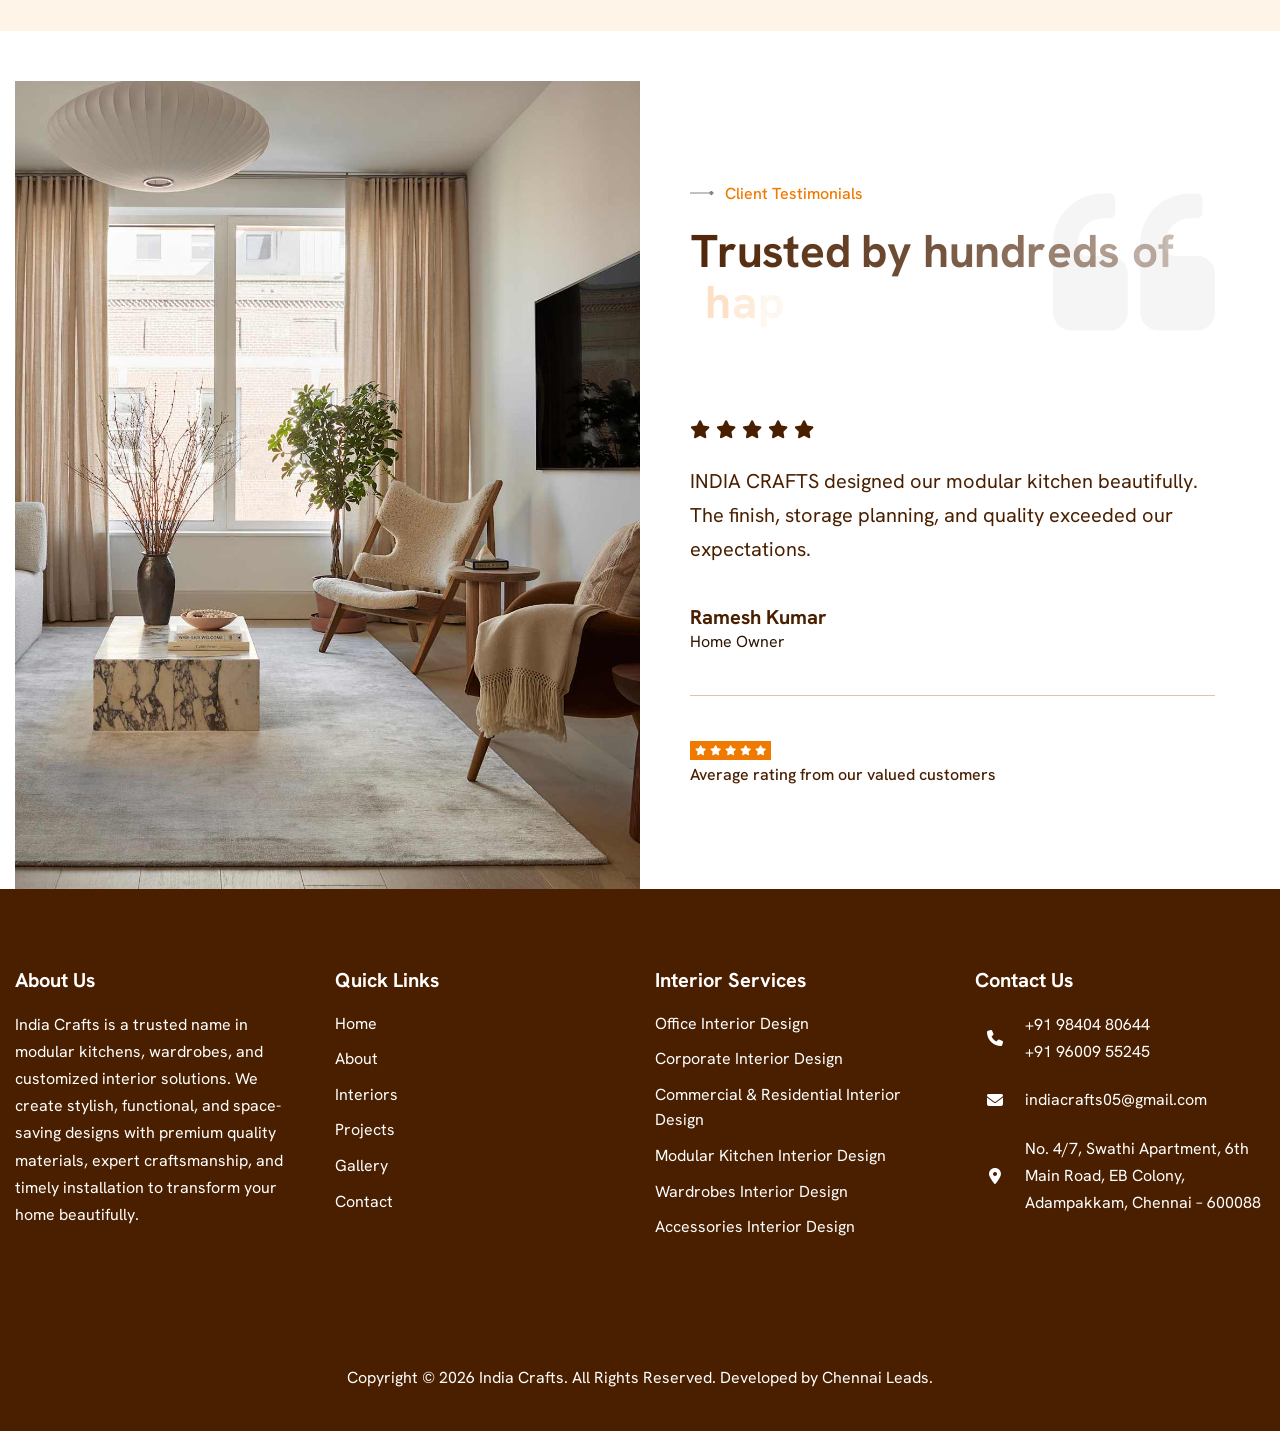
==== commit 4d94b6f1: "Update index.html" ====
--- a/index.html
+++ b/index.html
@@ -626,7 +626,7 @@
 
         <div class="about-contact-content">
             <p>Need Any Help?</p>
-            <h3><a href="tel:+919840480644">+91 9840480644</a></h3>
+            <h3><a href="tel:+919840480644">+91 98404 80644</a></h3>
         </div>
 
         <div class="about-us-content-btn">
@@ -1296,8 +1296,8 @@
                                 <i class="fa-solid fa-phone"></i>
                             </div>
                             <div class="footer-contact-content">
-                                <p>+91 9840480644</p>
-                                <p>+91 9600955245</p>
+                                <p>+91 98404 80644</p>
+                                <p>+91 96009 55245</p>
                             </div>
                         </div>
                         <!-- Footer Contact Item End -->
